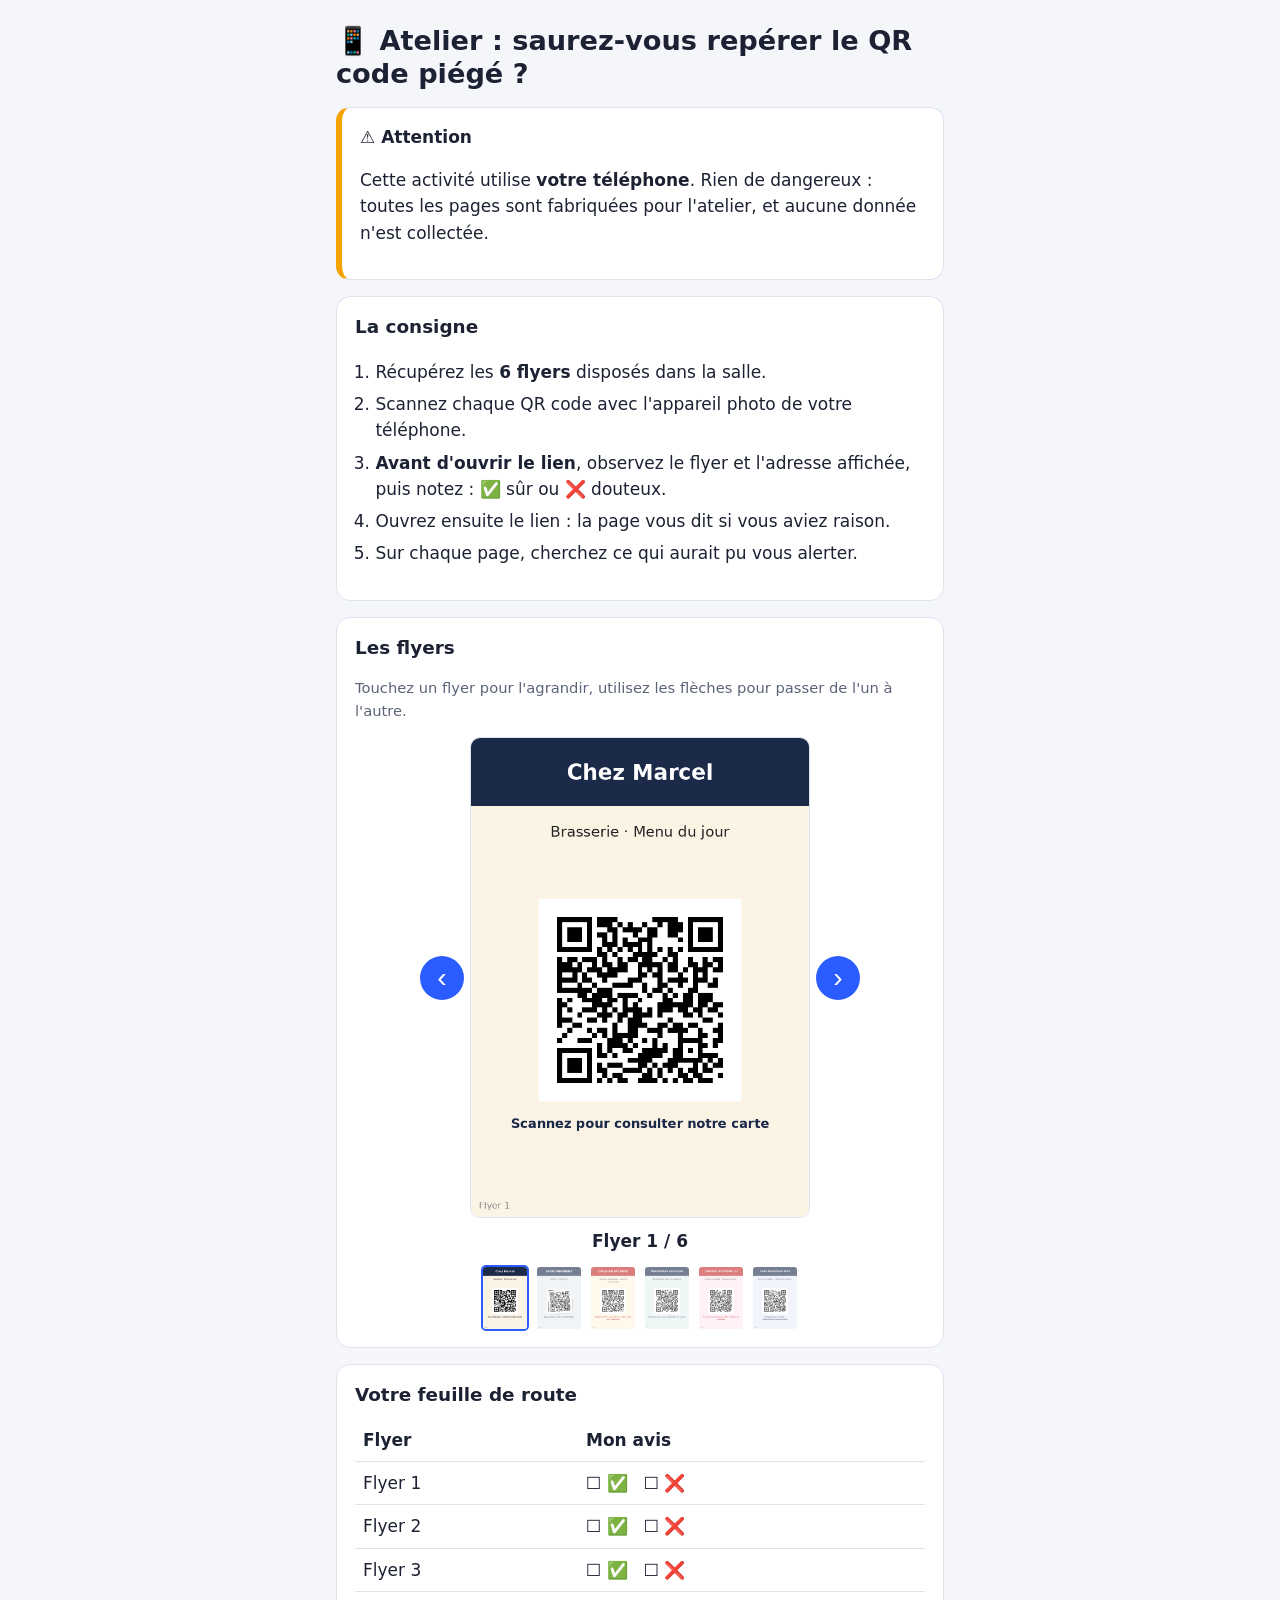
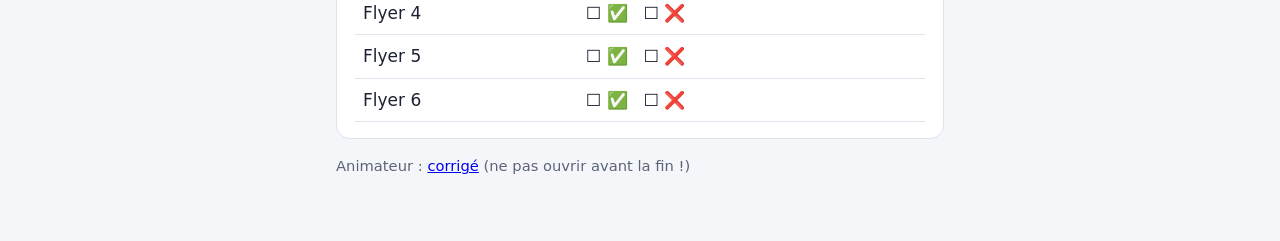
==== index.html @ 7f5b9b12 "Site pour l'atelier qr" ====
<!doctype html><html lang="fr"><head><meta charset="utf-8">
<meta name="viewport" content="width=device-width,initial-scale=1">
<meta name="robots" content="noindex"><title>Atelier QR codes</title>
<link rel="stylesheet" href="style.css"><link rel="stylesheet" href="carousel.css"></head><body><main>
<h1>📱 Atelier : saurez-vous repérer le QR code piégé ?</h1>
<div class="card warn"><strong>⚠️ Attention</strong>
<p>Cette activité utilise <strong>votre téléphone</strong>. Rien de dangereux : toutes les pages sont fabriquées pour l'atelier, et aucune donnée n'est collectée.</p></div>
<div class="card"><h2 class="first">La consigne</h2>
<ol>
<li>Récupérez les <strong>6 flyers</strong> disposés dans la salle.</li>
<li>Scannez chaque QR code avec l'appareil photo de votre téléphone.</li>
<li><strong>Avant d'ouvrir le lien</strong>, observez le flyer et l'adresse affichée, puis notez : ✅ sûr ou ❌ douteux.</li>
<li>Ouvrez ensuite le lien : la page vous dit si vous aviez raison.</li>
<li>Sur chaque page, cherchez ce qui aurait pu vous alerter.</li>
</ol></div>
<div class="card"><h2 class="first">Les flyers</h2>
<p class="muted">Touchez un flyer pour l'agrandir, utilisez les flèches pour passer de l'un à l'autre.</p>
<div class="carousel" id="carousel">
<button class="nav prev" aria-label="Flyer précédent">‹</button>
<img id="c-img" src="flyers/flyer1_menu.png" alt="Flyer 1">
<button class="nav next" aria-label="Flyer suivant">›</button>
</div>
<p class="counter" id="c-count">Flyer 1 / 6</p>
<div class="thumbs" id="c-thumbs"></div>
</div>
<div class="lightbox" id="lightbox" hidden>
<button class="nav prev" aria-label="Précédent">‹</button>
<img id="l-img" src="" alt="">
<button class="nav next" aria-label="Suivant">›</button>
<button class="close" aria-label="Fermer">✕</button>
</div>
<div class="card"><h2 class="first">Votre feuille de route</h2>
<table><tr><th>Flyer</th><th>Mon avis</th></tr>
<tr><td>Flyer 1</td><td>☐ ✅ &nbsp; ☐ ❌</td></tr><tr><td>Flyer 2</td><td>☐ ✅ &nbsp; ☐ ❌</td></tr><tr><td>Flyer 3</td><td>☐ ✅ &nbsp; ☐ ❌</td></tr><tr><td>Flyer 4</td><td>☐ ✅ &nbsp; ☐ ❌</td></tr><tr><td>Flyer 5</td><td>☐ ✅ &nbsp; ☐ ❌</td></tr><tr><td>Flyer 6</td><td>☐ ✅ &nbsp; ☐ ❌</td></tr>
</table></div>
<p class="muted">Animateur : <a href="corrige.html">corrigé</a> (ne pas ouvrir avant la fin !)</p>
</main><script src="carousel.js"></script></body></html>
---- style.css ----
:root{--bg:#f5f6fa;--fg:#1c2233;--card:#fff;--ok:#0f8a4f;--ko:#c62828;--muted:#5b6478;--line:#dfe3ee}
@media(prefers-color-scheme:dark){:root{--bg:#12151f;--fg:#eef0f7;--card:#1c2030;--muted:#a3abc0;--line:#2c3247}}
*{box-sizing:border-box}
body{margin:0;background:var(--bg);color:var(--fg);font:17px/1.55 system-ui,-apple-system,Segoe UI,Roboto,sans-serif}
main{max-width:640px;margin:0 auto;padding:20px 16px 48px}
h1{font-size:1.7rem;line-height:1.2;margin:.2em 0 .5em}
h2{font-size:1.15rem;margin:1.4em 0 .5em}
.card{background:var(--card);border:1px solid var(--line);border-radius:14px;padding:16px 18px;margin:16px 0}
.warn{border-left:6px solid #f5a300}
.banner{border-radius:14px;padding:26px 18px;text-align:center;color:#fff;margin:8px 0 16px}
.banner.ko{background:var(--ko)}.banner.ok{background:var(--ok)}
.banner h1{margin:0;font-size:2rem}.banner p{margin:.5em 0 0}
ul,ol{padding-left:1.2em}li{margin:.35em 0}
.btn{display:inline-block;background:#2b5cff;color:#fff;text-decoration:none;padding:12px 18px;border-radius:10px;font-weight:600}
.muted{color:var(--muted);font-size:.92rem}
h2.first{margin-top:0}
table{width:100%;border-collapse:collapse}td,th{padding:8px;border-bottom:1px solid var(--line);text-align:left}
---- carousel.css ----
.carousel{position:relative;display:flex;align-items:center;justify-content:center;gap:6px}
.carousel img{width:100%;max-width:340px;border-radius:10px;border:1px solid var(--line);cursor:zoom-in;display:block}
.nav{flex:none;width:44px;height:44px;border-radius:50%;border:0;background:#2b5cff;color:#fff;font-size:28px;line-height:1;cursor:pointer}
.nav:active{transform:scale(.94)}
.counter{text-align:center;margin:.6em 0 0;font-weight:600}
.thumbs{display:flex;gap:6px;justify-content:center;flex-wrap:wrap;margin-top:10px}
.thumbs img{width:48px;border-radius:5px;border:2px solid transparent;cursor:pointer;opacity:.6}
.thumbs img.active{border-color:#2b5cff;opacity:1}
.lightbox{position:fixed;inset:0;background:rgba(0,0,0,.88);display:flex;align-items:center;justify-content:center;gap:6px;padding:12px;z-index:10}
.lightbox[hidden]{display:none}
.lightbox img{max-width:calc(100% - 100px);max-height:100%;object-fit:contain;border-radius:8px;cursor:zoom-out}
.lightbox .close{position:absolute;top:10px;right:10px;width:40px;height:40px;border-radius:50%;border:0;background:#fff;color:#000;font-size:20px;cursor:pointer}
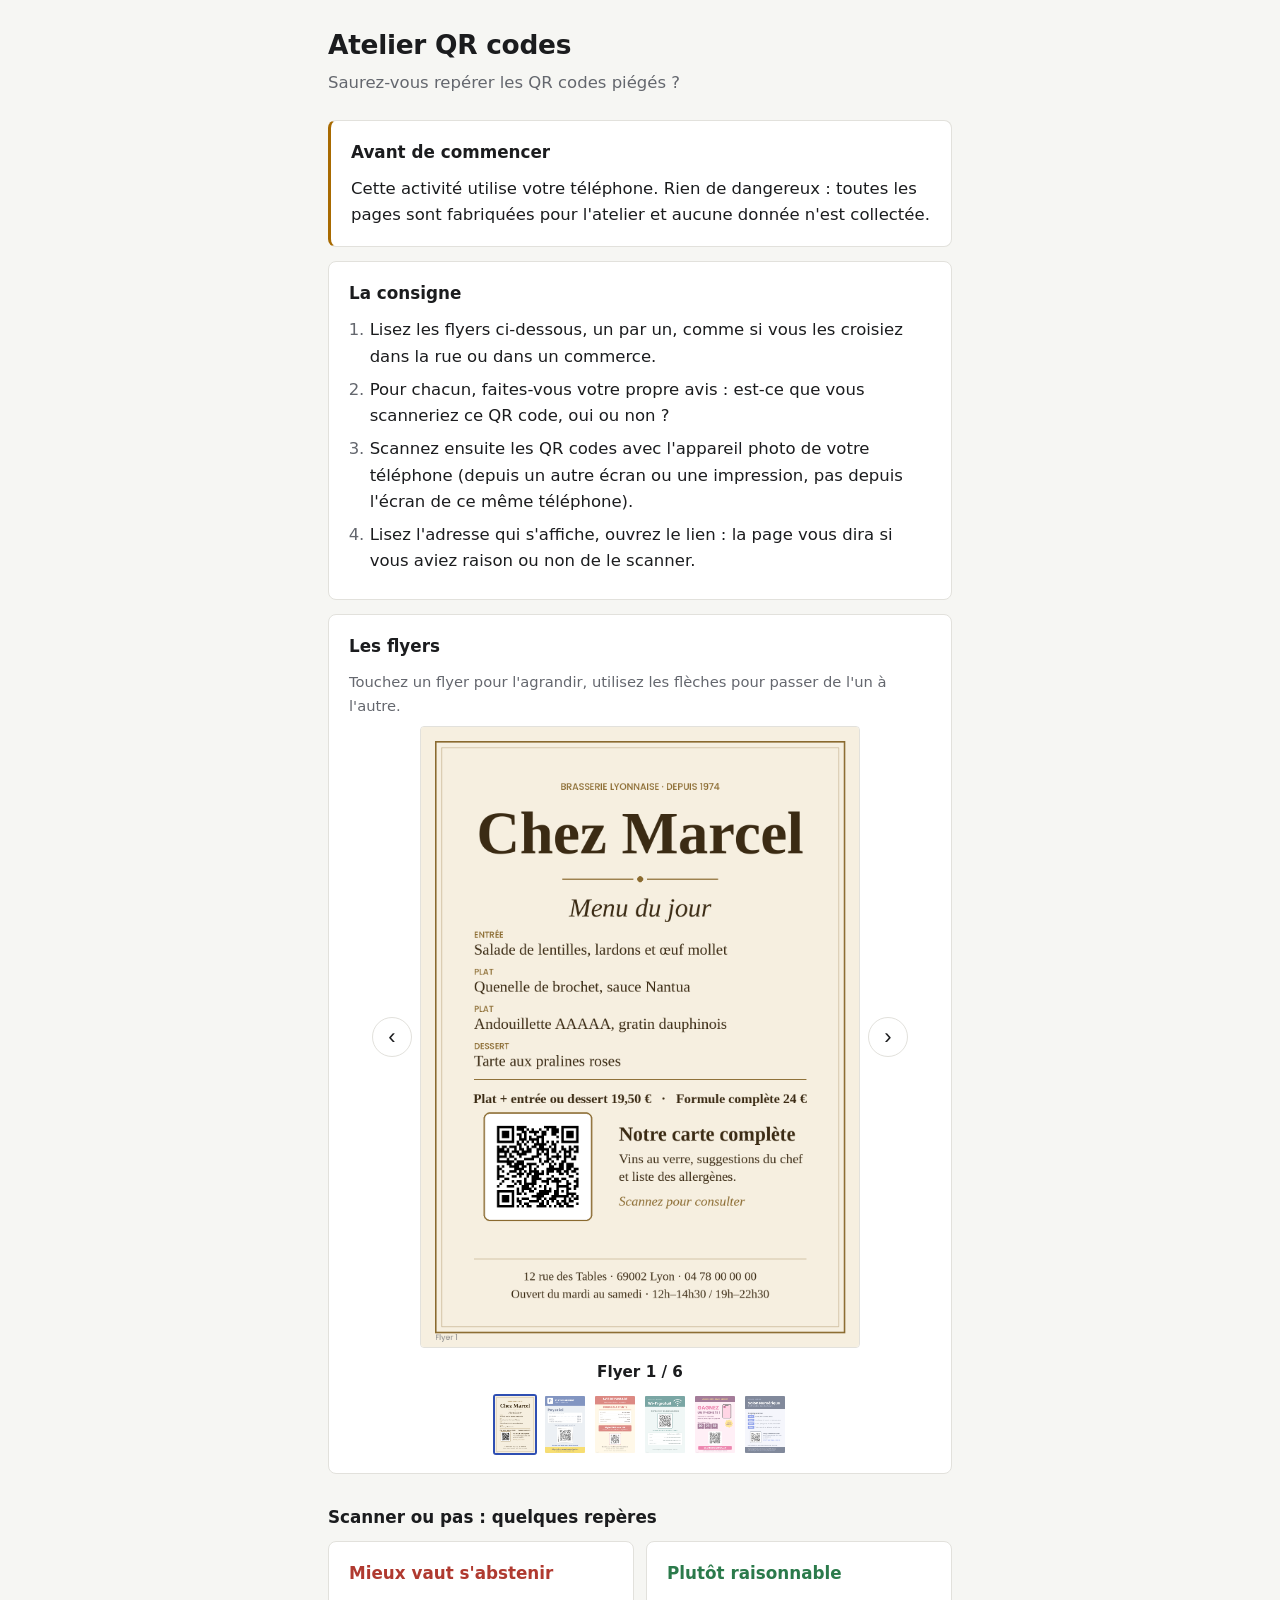
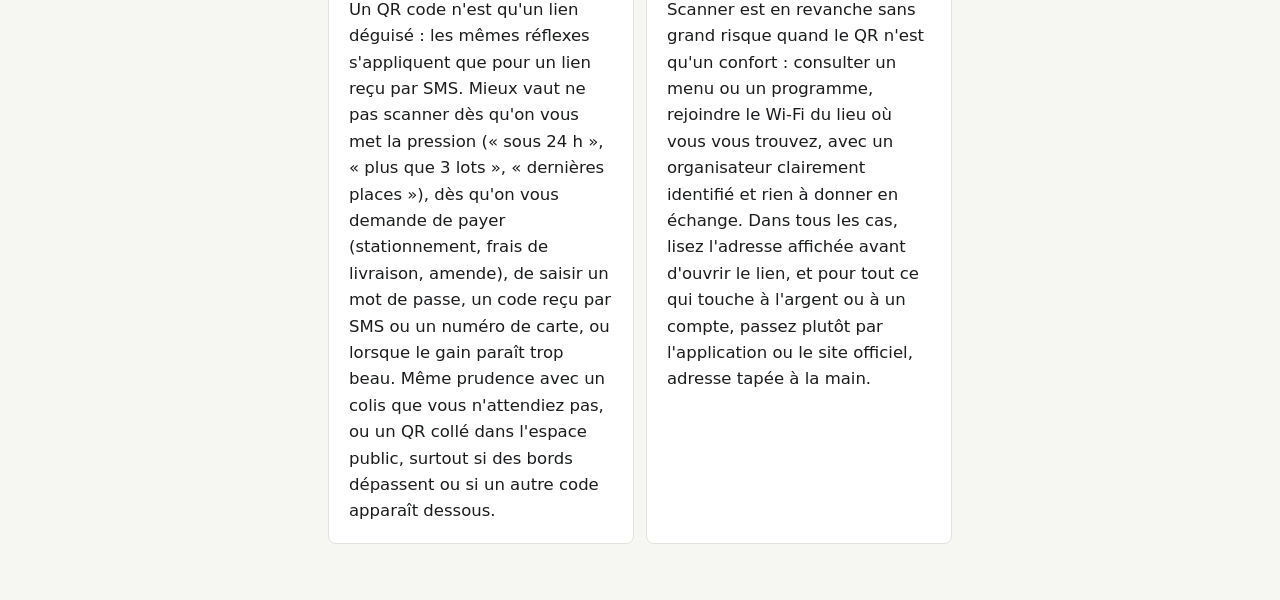
==== commit 88dd2992: "cleanage" ====
--- a/index.html
+++ b/index.html
@@ -1,19 +1,23 @@
 <!doctype html><html lang="fr"><head><meta charset="utf-8">
 <meta name="viewport" content="width=device-width,initial-scale=1">
+<meta name="color-scheme" content="light dark">
 <meta name="robots" content="noindex"><title>Atelier QR codes</title>
 <link rel="stylesheet" href="style.css"><link rel="stylesheet" href="carousel.css"></head><body><main>
-<h1>📱 Atelier : saurez-vous repérer le QR code piégé ?</h1>
-<div class="card warn"><strong>⚠️ Attention</strong>
-<p>Cette activité utilise <strong>votre téléphone</strong>. Rien de dangereux : toutes les pages sont fabriquées pour l'atelier, et aucune donnée n'est collectée.</p></div>
-<div class="card"><h2 class="first">La consigne</h2>
+<h1>Atelier QR codes</h1>
+<p class="lead">Saurez-vous repérer les QR codes piégés ?</p>
+
+<div class="card note"><h2>Avant de commencer</h2>
+<p>Cette activité utilise votre téléphone. Rien de dangereux : toutes les pages sont fabriquées pour l'atelier et aucune donnée n'est collectée.</p></div>
+
+<div class="card"><h2>La consigne</h2>
 <ol>
-<li>Récupérez les <strong>6 flyers</strong> disposés dans la salle.</li>
-<li>Scannez chaque QR code avec l'appareil photo de votre téléphone.</li>
-<li><strong>Avant d'ouvrir le lien</strong>, observez le flyer et l'adresse affichée, puis notez : ✅ sûr ou ❌ douteux.</li>
-<li>Ouvrez ensuite le lien : la page vous dit si vous aviez raison.</li>
-<li>Sur chaque page, cherchez ce qui aurait pu vous alerter.</li>
+<li>Lisez les flyers ci-dessous, un par un, comme si vous les croisiez dans la rue ou dans un commerce.</li>
+<li>Pour chacun, faites-vous votre propre avis : est-ce que vous scanneriez ce QR code, oui ou non ?</li>
+<li>Scannez ensuite les QR codes avec l'appareil photo de votre téléphone (depuis un autre écran ou une impression, pas depuis l'écran de ce même téléphone).</li>
+<li>Lisez l'adresse qui s'affiche, ouvrez le lien : la page vous dira si vous aviez raison ou non de le scanner.</li>
 </ol></div>
-<div class="card"><h2 class="first">Les flyers</h2>
+
+<div class="card"><h2>Les flyers</h2>
 <p class="muted">Touchez un flyer pour l'agrandir, utilisez les flèches pour passer de l'un à l'autre.</p>
 <div class="carousel" id="carousel">
 <button class="nav prev" aria-label="Flyer précédent">‹</button>
@@ -29,9 +33,12 @@
 <button class="nav next" aria-label="Suivant">›</button>
 <button class="close" aria-label="Fermer">✕</button>
 </div>
-<div class="card"><h2 class="first">Votre feuille de route</h2>
-<table><tr><th>Flyer</th><th>Mon avis</th></tr>
-<tr><td>Flyer 1</td><td>☐ ✅ &nbsp; ☐ ❌</td></tr><tr><td>Flyer 2</td><td>☐ ✅ &nbsp; ☐ ❌</td></tr><tr><td>Flyer 3</td><td>☐ ✅ &nbsp; ☐ ❌</td></tr><tr><td>Flyer 4</td><td>☐ ✅ &nbsp; ☐ ❌</td></tr><tr><td>Flyer 5</td><td>☐ ✅ &nbsp; ☐ ❌</td></tr><tr><td>Flyer 6</td><td>☐ ✅ &nbsp; ☐ ❌</td></tr>
-</table></div>
-<p class="muted">Animateur : <a href="corrige.html">corrigé</a> (ne pas ouvrir avant la fin !)</p>
+
+<h2 style="margin-top:1.8em">Scanner ou pas : quelques repères</h2>
+<div class="split">
+<div class="card"><h2 class="bad">Mieux vaut s'abstenir</h2>
+<p>Un QR code n'est qu'un lien déguisé : les mêmes réflexes s'appliquent que pour un lien reçu par SMS. Mieux vaut ne pas scanner dès qu'on vous met la pression (« sous 24 h », « plus que 3 lots », « dernières places »), dès qu'on vous demande de payer (stationnement, frais de livraison, amende), de saisir un mot de passe, un code reçu par SMS ou un numéro de carte, ou lorsque le gain paraît trop beau. Même prudence avec un colis que vous n'attendiez pas, ou un QR collé dans l'espace public, surtout si des bords dépassent ou si un autre code apparaît dessous.</p></div>
+<div class="card"><h2 class="good">Plutôt raisonnable</h2>
+<p>Scanner est en revanche sans grand risque quand le QR n'est qu'un confort : consulter un menu ou un programme, rejoindre le Wi-Fi du lieu où vous vous trouvez, avec un organisateur clairement identifié et rien à donner en échange. Dans tous les cas, lisez l'adresse affichée avant d'ouvrir le lien, et pour tout ce qui touche à l'argent ou à un compte, passez plutôt par l'application ou le site officiel, adresse tapée à la main.</p></div>
+</div>
 </main><script src="carousel.js"></script></body></html>
--- a/style.css
+++ b/style.css
@@ -1,18 +1,39 @@
-
-:root{--bg:#f5f6fa;--fg:#1c2233;--card:#fff;--ok:#0f8a4f;--ko:#c62828;--muted:#5b6478;--line:#dfe3ee}
-@media(prefers-color-scheme:dark){:root{--bg:#12151f;--fg:#eef0f7;--card:#1c2030;--muted:#a3abc0;--line:#2c3247}}
+:root{
+  --bg:#f6f6f3;--surface:#fff;--fg:#1b1c1e;--muted:#64676e;--line:#e2e1dc;
+  --accent:#2f4fb3;--accent-fg:#fff;--ok:#2b7a4b;--ko:#b03a30;--warn:#a86a00;
+  color-scheme:light dark;
+}
+@media(prefers-color-scheme:dark){:root{
+  --bg:#131416;--surface:#1a1b1e;--fg:#e9e9e6;--muted:#9a9da5;--line:#2a2b2f;
+  --accent:#8ba3ee;--accent-fg:#101218;--ok:#6cc08f;--ko:#e58a80;--warn:#e0b060;
+}}
 *{box-sizing:border-box}
-body{margin:0;background:var(--bg);color:var(--fg);font:17px/1.55 system-ui,-apple-system,Segoe UI,Roboto,sans-serif}
-main{max-width:640px;margin:0 auto;padding:20px 16px 48px}
-h1{font-size:1.7rem;line-height:1.2;margin:.2em 0 .5em}
-h2{font-size:1.15rem;margin:1.4em 0 .5em}
-.card{background:var(--card);border:1px solid var(--line);border-radius:14px;padding:16px 18px;margin:16px 0}
-.warn{border-left:6px solid #f5a300}
-.banner{border-radius:14px;padding:26px 18px;text-align:center;color:#fff;margin:8px 0 16px}
-.banner.ko{background:var(--ko)}.banner.ok{background:var(--ok)}
-.banner h1{margin:0;font-size:2rem}.banner p{margin:.5em 0 0}
-ul,ol{padding-left:1.2em}li{margin:.35em 0}
-.btn{display:inline-block;background:#2b5cff;color:#fff;text-decoration:none;padding:12px 18px;border-radius:10px;font-weight:600}
+html{-webkit-text-size-adjust:100%}
+body{margin:0;background:var(--bg);color:var(--fg);
+  font:16.5px/1.6 system-ui,-apple-system,"Segoe UI",Roboto,"Helvetica Neue",sans-serif}
+main{max-width:660px;margin:0 auto;padding:28px 18px 56px}
+h1{font-size:1.65rem;line-height:1.25;font-weight:650;letter-spacing:-.01em;margin:0 0 .35em}
+h2{font-size:1.05rem;font-weight:650;margin:0 0 .6em}
+p{margin:.6em 0}
+a{color:var(--accent)}
+.lead{color:var(--muted);margin:0 0 1.4em}
+.card{background:var(--surface);border:1px solid var(--line);border-radius:8px;padding:18px 20px;margin:14px 0}
+.card>:first-child{margin-top:0}.card>:last-child{margin-bottom:0}
+.note{border-left:3px solid var(--warn)}
+ol,ul{padding-left:1.25em;margin:.5em 0}
+li{margin:.4em 0}
+li::marker{color:var(--muted)}
 .muted{color:var(--muted);font-size:.92rem}
-h2.first{margin-top:0}
-table{width:100%;border-collapse:collapse}td,th{padding:8px;border-bottom:1px solid var(--line);text-align:left}
+.verdict{border:1px solid var(--line);border-left-width:4px;border-radius:8px;background:var(--surface);padding:18px 20px;margin:0 0 14px}
+.verdict.ok{border-left-color:var(--ok)}.verdict.ko{border-left-color:var(--ko)}
+.verdict .tag{font-size:.78rem;font-weight:650;letter-spacing:.08em;text-transform:uppercase;margin:0 0 .3em}
+.verdict.ok .tag{color:var(--ok)}.verdict.ko .tag{color:var(--ko)}
+.verdict h1{margin:0 0 .3em}
+.verdict p{margin:.3em 0;color:var(--muted)}
+.btn{display:inline-block;background:var(--accent);color:var(--accent-fg);text-decoration:none;
+  padding:10px 18px;border-radius:6px;font-weight:600;font-size:.95rem}
+.btn:hover{opacity:.9}
+.split{display:grid;gap:12px}
+@media(min-width:620px){.split{grid-template-columns:1fr 1fr}}
+.split .card{margin:0}
+.split h2.bad{color:var(--ko)}.split h2.good{color:var(--ok)}
--- a/carousel.css
+++ b/carousel.css
@@ -1,13 +1,18 @@
-
-.carousel{position:relative;display:flex;align-items:center;justify-content:center;gap:6px}
-.carousel img{width:100%;max-width:340px;border-radius:10px;border:1px solid var(--line);cursor:zoom-in;display:block}
-.nav{flex:none;width:44px;height:44px;border-radius:50%;border:0;background:#2b5cff;color:#fff;font-size:28px;line-height:1;cursor:pointer}
+.carousel{display:flex;align-items:center;justify-content:center;gap:8px}
+.carousel img{flex:0 1 auto;width:100%;max-width:440px;height:auto;border:1px solid var(--line);
+  border-radius:4px;cursor:zoom-in;display:block;background:#fff}
+.nav{flex:none;width:40px;height:40px;border-radius:50%;border:1px solid var(--line);
+  background:var(--surface);color:var(--fg);font-size:22px;line-height:1;cursor:pointer;padding:0}
+.nav:hover{border-color:var(--muted)}
 .nav:active{transform:scale(.94)}
-.counter{text-align:center;margin:.6em 0 0;font-weight:600}
+.counter{text-align:center;margin:.8em 0 0;font-weight:600;font-size:.95rem}
 .thumbs{display:flex;gap:6px;justify-content:center;flex-wrap:wrap;margin-top:10px}
-.thumbs img{width:48px;border-radius:5px;border:2px solid transparent;cursor:pointer;opacity:.6}
-.thumbs img.active{border-color:#2b5cff;opacity:1}
-.lightbox{position:fixed;inset:0;background:rgba(0,0,0,.88);display:flex;align-items:center;justify-content:center;gap:6px;padding:12px;z-index:10}
+.thumbs img{width:44px;height:auto;border:2px solid transparent;border-radius:3px;cursor:pointer;opacity:.55}
+.thumbs img.active{border-color:var(--accent);opacity:1}
+.lightbox{position:fixed;inset:0;background:rgba(0,0,0,.9);display:flex;align-items:center;
+  justify-content:center;gap:6px;padding:12px;z-index:10}
 .lightbox[hidden]{display:none}
-.lightbox img{max-width:calc(100% - 100px);max-height:100%;object-fit:contain;border-radius:8px;cursor:zoom-out}
-.lightbox .close{position:absolute;top:10px;right:10px;width:40px;height:40px;border-radius:50%;border:0;background:#fff;color:#000;font-size:20px;cursor:pointer}
+.lightbox img{max-width:calc(100% - 100px);max-height:100%;object-fit:contain;border-radius:4px;cursor:zoom-out;background:#fff}
+.lightbox .nav{background:#222;color:#fff;border-color:#444}
+.lightbox .close{position:absolute;top:10px;right:10px;width:38px;height:38px;border-radius:50%;
+  border:0;background:#fff;color:#000;font-size:18px;cursor:pointer}
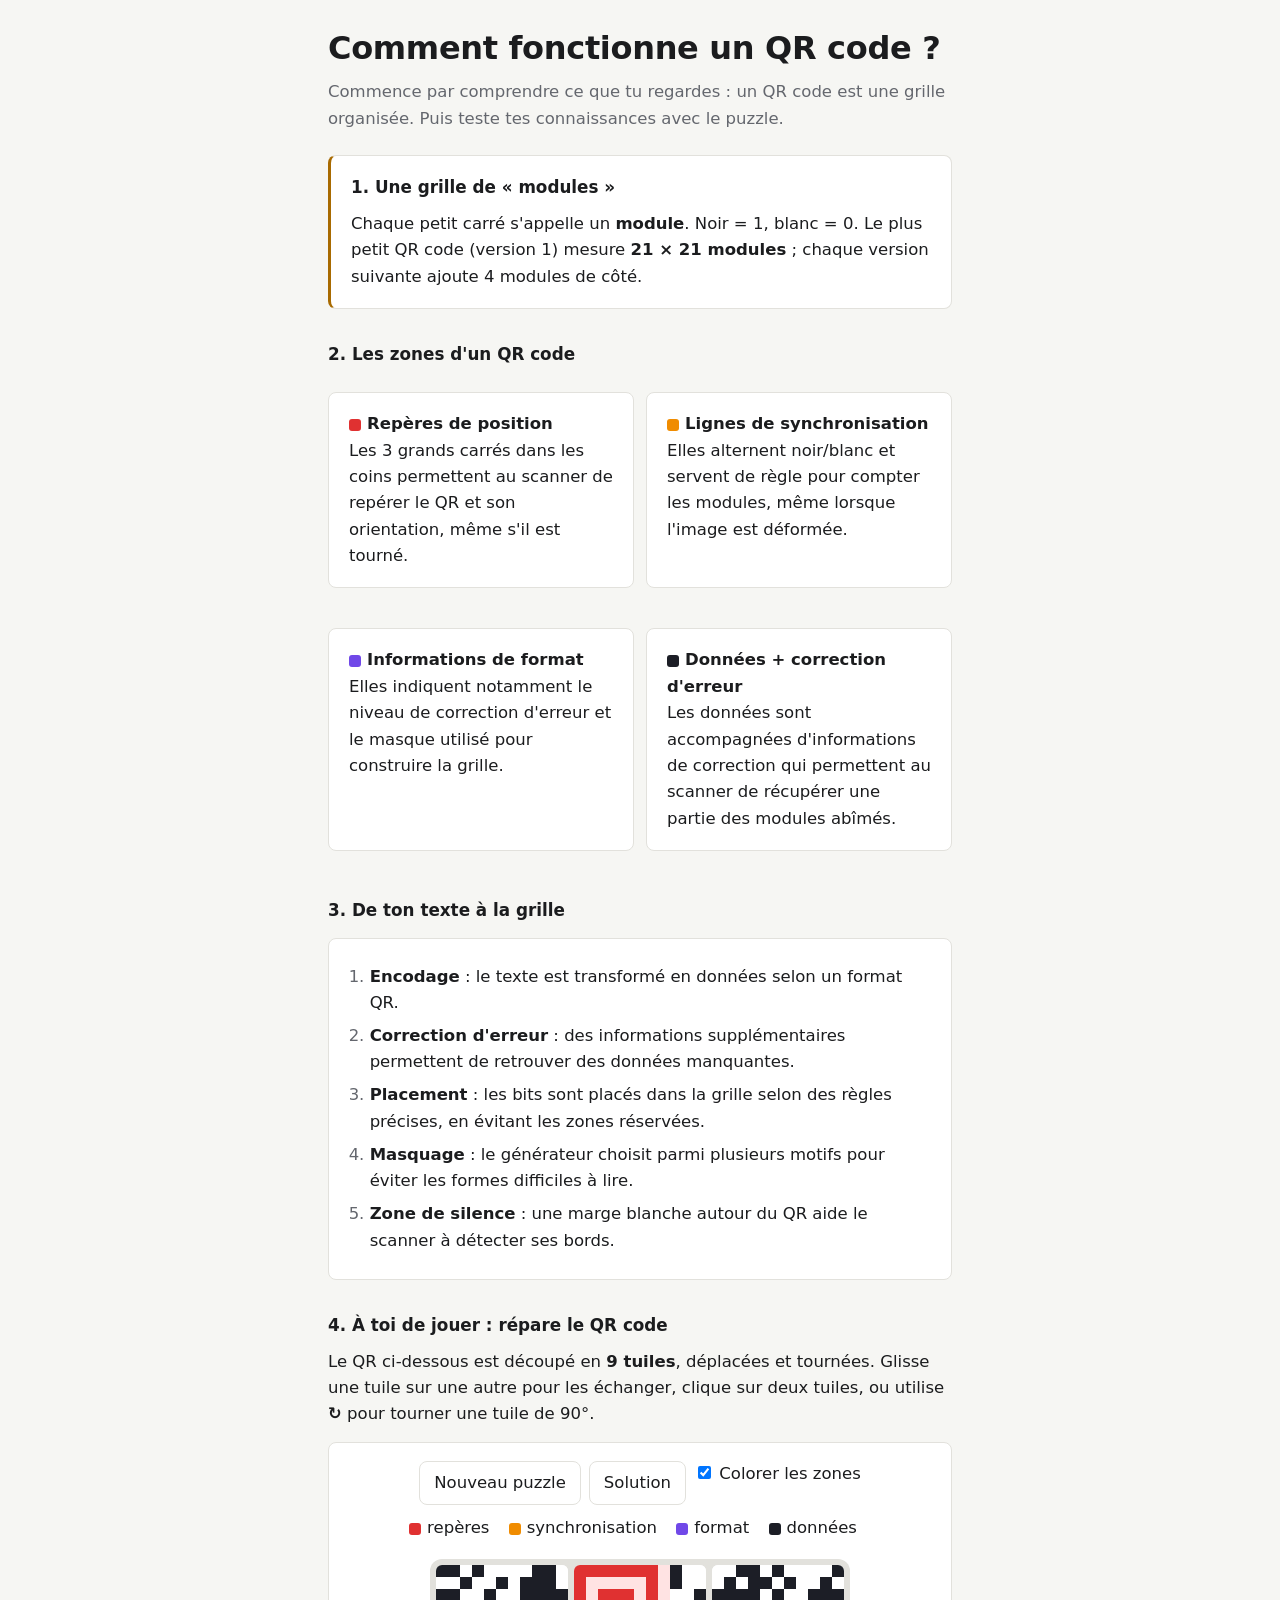
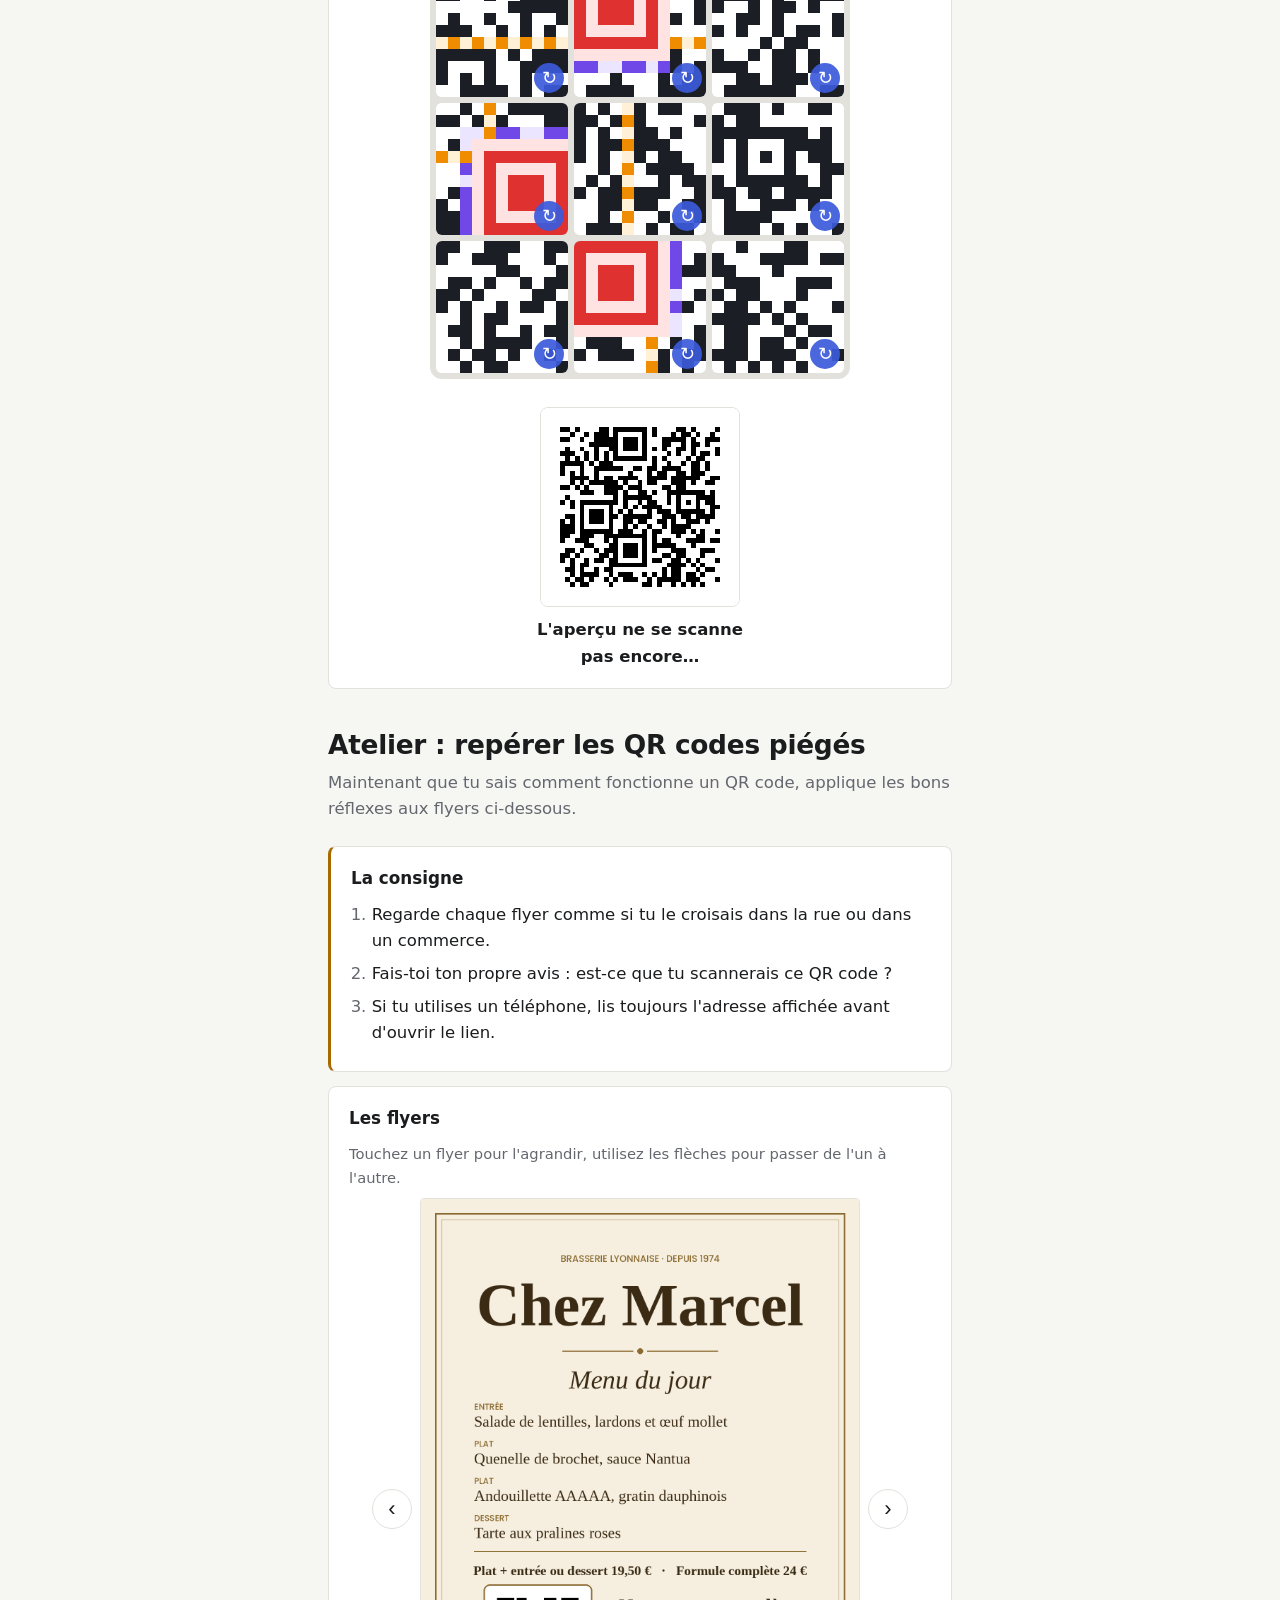
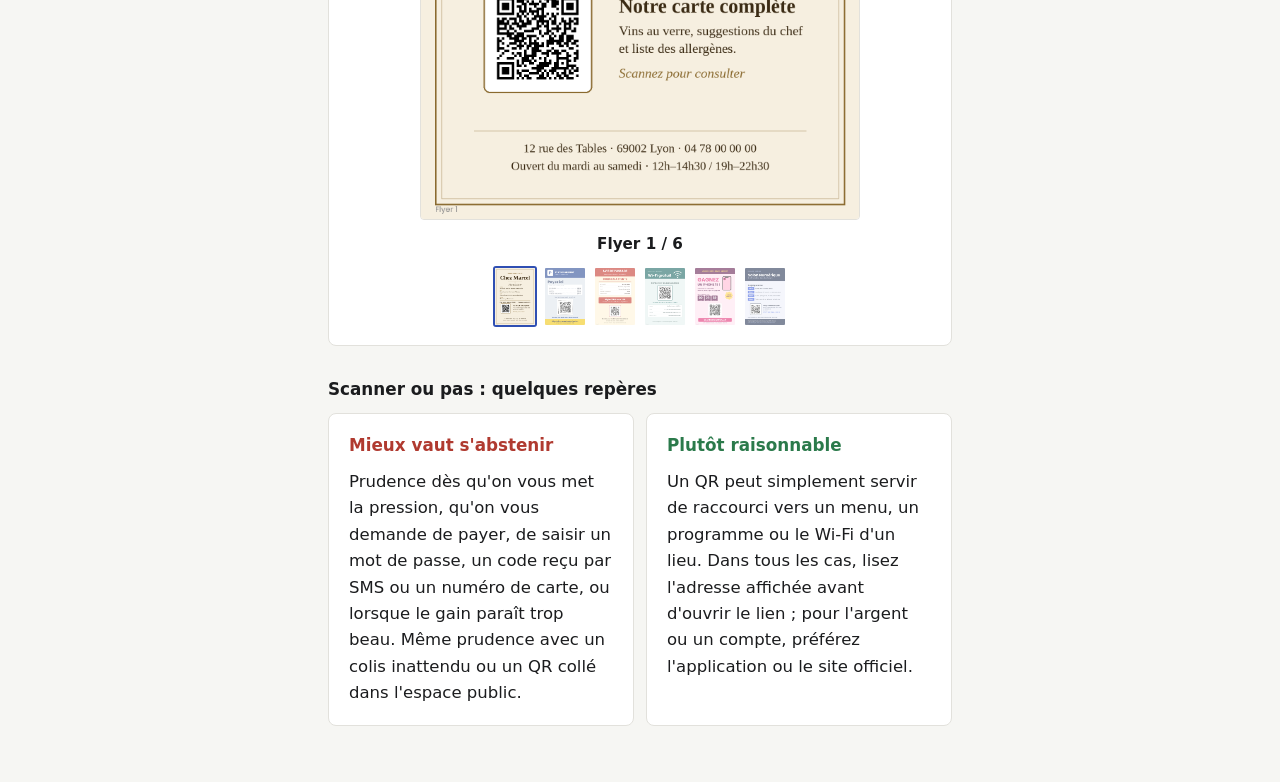
==== commit 3bfcd0d9: "fusion deux travails" ====
--- a/index.html
+++ b/index.html
@@ -1,44 +1,227 @@
-<!doctype html><html lang="fr"><head><meta charset="utf-8">
+<!doctype html>
+<html lang="fr">
+<head>
+<meta charset="utf-8">
 <meta name="viewport" content="width=device-width,initial-scale=1">
 <meta name="color-scheme" content="light dark">
-<meta name="robots" content="noindex"><title>Atelier QR codes</title>
-<link rel="stylesheet" href="style.css"><link rel="stylesheet" href="carousel.css"></head><body><main>
-<h1>Atelier QR codes</h1>
-<p class="lead">Saurez-vous repérer les QR codes piégés ?</p>
-
-<div class="card note"><h2>Avant de commencer</h2>
-<p>Cette activité utilise votre téléphone. Rien de dangereux : toutes les pages sont fabriquées pour l'atelier et aucune donnée n'est collectée.</p></div>
-
-<div class="card"><h2>La consigne</h2>
-<ol>
-<li>Lisez les flyers ci-dessous, un par un, comme si vous les croisiez dans la rue ou dans un commerce.</li>
-<li>Pour chacun, faites-vous votre propre avis : est-ce que vous scanneriez ce QR code, oui ou non ?</li>
-<li>Scannez ensuite les QR codes avec l'appareil photo de votre téléphone (depuis un autre écran ou une impression, pas depuis l'écran de ce même téléphone).</li>
-<li>Lisez l'adresse qui s'affiche, ouvrez le lien : la page vous dira si vous aviez raison ou non de le scanner.</li>
-</ol></div>
-
-<div class="card"><h2>Les flyers</h2>
-<p class="muted">Touchez un flyer pour l'agrandir, utilisez les flèches pour passer de l'un à l'autre.</p>
-<div class="carousel" id="carousel">
-<button class="nav prev" aria-label="Flyer précédent">‹</button>
-<img id="c-img" src="flyers/flyer1_menu.png" alt="Flyer 1">
-<button class="nav next" aria-label="Flyer suivant">›</button>
-</div>
-<p class="counter" id="c-count">Flyer 1 / 6</p>
-<div class="thumbs" id="c-thumbs"></div>
-</div>
-<div class="lightbox" id="lightbox" hidden>
-<button class="nav prev" aria-label="Précédent">‹</button>
-<img id="l-img" src="" alt="">
-<button class="nav next" aria-label="Suivant">›</button>
-<button class="close" aria-label="Fermer">✕</button>
-</div>
-
-<h2 style="margin-top:1.8em">Scanner ou pas : quelques repères</h2>
-<div class="split">
-<div class="card"><h2 class="bad">Mieux vaut s'abstenir</h2>
-<p>Un QR code n'est qu'un lien déguisé : les mêmes réflexes s'appliquent que pour un lien reçu par SMS. Mieux vaut ne pas scanner dès qu'on vous met la pression (« sous 24 h », « plus que 3 lots », « dernières places »), dès qu'on vous demande de payer (stationnement, frais de livraison, amende), de saisir un mot de passe, un code reçu par SMS ou un numéro de carte, ou lorsque le gain paraît trop beau. Même prudence avec un colis que vous n'attendiez pas, ou un QR collé dans l'espace public, surtout si des bords dépassent ou si un autre code apparaît dessous.</p></div>
-<div class="card"><h2 class="good">Plutôt raisonnable</h2>
-<p>Scanner est en revanche sans grand risque quand le QR n'est qu'un confort : consulter un menu ou un programme, rejoindre le Wi-Fi du lieu où vous vous trouvez, avec un organisateur clairement identifié et rien à donner en échange. Dans tous les cas, lisez l'adresse affichée avant d'ouvrir le lien, et pour tout ce qui touche à l'argent ou à un compte, passez plutôt par l'application ou le site officiel, adresse tapée à la main.</p></div>
-</div>
-</main><script src="carousel.js"></script></body></html>+<meta name="robots" content="noindex">
+<title>Atelier QR codes</title>
+<link rel="stylesheet" href="style.css">
+<link rel="stylesheet" href="carousel.css">
+<style>
+/* Module pédagogique intégré en haut de la page */
+.learning { margin-bottom: 2.4rem; }
+.learning h1 { font-size: 2rem; }
+.learning h2 { margin-top: 2rem; }
+.grid2 { display:grid; grid-template-columns:repeat(auto-fit,minmax(240px,1fr)); gap:12px; }
+.dot { display:inline-block; width:12px; height:12px; border-radius:3px; margin-right:6px; vertical-align:middle; }
+.legend span { margin-right:14px; white-space:nowrap; }
+.puzzle { display:flex; flex-wrap:wrap; gap:28px; align-items:flex-start; justify-content:center; }
+#board { display:grid; grid-template-columns:repeat(3,1fr); gap:6px; width:min(420px,92vw);
+  background:var(--line); padding:6px; border-radius:12px; }
+.tile { position:relative; background:#fff; border-radius:6px; cursor:grab; aspect-ratio:1; overflow:hidden;
+  outline:3px solid transparent; transition:outline-color .15s; }
+.tile canvas { width:100%; height:100%; display:block; image-rendering:pixelated; }
+.tile.sel { outline-color:var(--accent); }
+.tile.over { outline-color:var(--ok); }
+.tile button { position:absolute; right:4px; bottom:4px; width:30px; height:30px; border-radius:50%;
+  border:0; background:rgba(59,91,219,.92); color:#fff; font-size:18px; cursor:pointer; line-height:1; }
+.side { display:flex; flex-direction:column; gap:10px; align-items:center; width:220px; }
+#preview { width:200px; height:200px; background:#fff; border-radius:8px; image-rendering:pixelated; border:1px solid var(--line); }
+#status { font-weight:600; text-align:center; min-height:3em; }
+#status.win { color:var(--ok); }
+.controls { display:flex; gap:8px; flex-wrap:wrap; justify-content:center; margin:12px 0 0; }
+button.btn, input[type=text] { font:inherit; padding:8px 14px; border-radius:8px; border:1px solid var(--line);
+  background:var(--surface); color:var(--fg); cursor:pointer; }
+button.btn:hover { border-color:var(--accent); }
+</style>
+</head>
+<body>
+<main>
+
+<section class="learning" id="apprendre">
+  <h1>Comment fonctionne un QR code ?</h1>
+  <p class="lead">Commence par comprendre ce que tu regardes : un QR code est une grille organisée. Puis teste tes connaissances avec le puzzle.</p>
+
+  <div class="card note">
+    <h2>1. Une grille de « modules »</h2>
+    <p>Chaque petit carré s'appelle un <b>module</b>. Noir = 1, blanc = 0.
+    Le plus petit QR code (version 1) mesure <b>21 × 21 modules</b> ; chaque version suivante ajoute 4 modules de côté.</p>
+  </div>
+
+  <h2>2. Les zones d'un QR code</h2>
+  <div class="grid2">
+    <div class="card"><p><span class="dot" style="background:#e03131"></span><b>Repères de position</b><br>
+    Les 3 grands carrés dans les coins permettent au scanner de repérer le QR et son orientation, même s'il est tourné.</p></div>
+    <div class="card"><p><span class="dot" style="background:#f08c00"></span><b>Lignes de synchronisation</b><br>
+    Elles alternent noir/blanc et servent de règle pour compter les modules, même lorsque l'image est déformée.</p></div>
+    <div class="card"><p><span class="dot" style="background:#7048e8"></span><b>Informations de format</b><br>
+    Elles indiquent notamment le niveau de correction d'erreur et le masque utilisé pour construire la grille.</p></div>
+    <div class="card"><p><span class="dot" style="background:#1c1e26"></span><b>Données + correction d'erreur</b><br>
+    Les données sont accompagnées d'informations de correction qui permettent au scanner de récupérer une partie des modules abîmés.</p></div>
+  </div>
+
+  <h2>3. De ton texte à la grille</h2>
+  <div class="card">
+    <ol>
+      <li><b>Encodage</b> : le texte est transformé en données selon un format QR.</li>
+      <li><b>Correction d'erreur</b> : des informations supplémentaires permettent de retrouver des données manquantes.</li>
+      <li><b>Placement</b> : les bits sont placés dans la grille selon des règles précises, en évitant les zones réservées.</li>
+      <li><b>Masquage</b> : le générateur choisit parmi plusieurs motifs pour éviter les formes difficiles à lire.</li>
+      <li><b>Zone de silence</b> : une marge blanche autour du QR aide le scanner à détecter ses bords.</li>
+    </ol>
+  </div>
+
+  <h2>4. À toi de jouer : répare le QR code</h2>
+  <p>Le QR ci-dessous est découpé en <b>9 tuiles</b>, déplacées et tournées.
+  Glisse une tuile sur une autre pour les échanger, clique sur deux tuiles, ou utilise <b>↻</b> pour tourner une tuile de 90°.</p>
+
+  <div class="card">
+    <div class="controls">
+      <button class="btn" id="newBtn">Nouveau puzzle</button>
+      <button class="btn" id="solveBtn">Solution</button>
+      <label><input type="checkbox" id="zonesChk" checked> Colorer les zones</label>
+    </div>
+    <p class="legend" style="text-align:center;margin:10px 0 18px">
+      <span><i class="dot" style="background:#e03131"></i>repères</span>
+      <span><i class="dot" style="background:#f08c00"></i>synchronisation</span>
+      <span><i class="dot" style="background:#7048e8"></i>format</span>
+      <span><i class="dot" style="background:#1c1e26"></i>données</span>
+    </p>
+    <div class="puzzle">
+      <div id="board"></div>
+      <div class="side">
+        <canvas id="preview" width="29" height="29"></canvas>
+        <div id="status"></div>
+      </div>
+    </div>
+  </div>
+</section>
+
+<section id="flyers">
+  <h1>Atelier : repérer les QR codes piégés</h1>
+  <p class="lead">Maintenant que tu sais comment fonctionne un QR code, applique les bons réflexes aux flyers ci-dessous.</p>
+
+  <div class="card note">
+    <h2>La consigne</h2>
+    <ol>
+      <li>Regarde chaque flyer comme si tu le croisais dans la rue ou dans un commerce.</li>
+      <li>Fais-toi ton propre avis : est-ce que tu scannerais ce QR code ?</li>
+      <li>Si tu utilises un téléphone, lis toujours l'adresse affichée avant d'ouvrir le lien.</li>
+    </ol>
+  </div>
+
+  <div class="card">
+    <h2>Les flyers</h2>
+    <p class="muted">Touchez un flyer pour l'agrandir, utilisez les flèches pour passer de l'un à l'autre.</p>
+    <div class="carousel" id="carousel">
+      <button class="nav prev" aria-label="Flyer précédent">‹</button>
+      <img id="c-img" src="flyers/flyer1_menu.png" alt="Flyer 1">
+      <button class="nav next" aria-label="Flyer suivant">›</button>
+    </div>
+    <p class="counter" id="c-count">Flyer 1 / 6</p>
+    <div class="thumbs" id="c-thumbs"></div>
+  </div>
+
+  <div class="lightbox" id="lightbox" hidden>
+    <button class="nav prev" aria-label="Précédent">‹</button>
+    <img id="l-img" src="" alt="">
+    <button class="nav next" aria-label="Suivant">›</button>
+    <button class="close" aria-label="Fermer">✕</button>
+  </div>
+
+  <h2 style="margin-top:1.8em">Scanner ou pas : quelques repères</h2>
+  <div class="split">
+    <div class="card"><h2 class="bad">Mieux vaut s'abstenir</h2>
+    <p>Prudence dès qu'on vous met la pression, qu'on vous demande de payer, de saisir un mot de passe, un code reçu par SMS ou un numéro de carte, ou lorsque le gain paraît trop beau. Même prudence avec un colis inattendu ou un QR collé dans l'espace public.</p></div>
+    <div class="card"><h2 class="good">Plutôt raisonnable</h2>
+    <p>Un QR peut simplement servir de raccourci vers un menu, un programme ou le Wi-Fi d'un lieu. Dans tous les cas, lisez l'adresse affichée avant d'ouvrir le lien ; pour l'argent ou un compte, préférez l'application ou le site officiel.</p></div>
+  </div>
+</section>
+
+</main>
+
+<script>
+const target = [[1,1,1,1,1,1,1,0,1,1,1,0,1,0,0,0,0,1,1,1,1,0,0,1,0,0,1,1,1,1,1,1,1],[1,0,0,0,0,0,1,0,1,1,1,0,0,0,0,0,1,1,0,1,0,1,0,0,1,0,1,0,0,0,0,0,1],[1,0,1,1,1,0,1,0,1,0,1,1,0,1,0,1,1,0,0,0,0,1,0,1,1,0,1,0,1,1,1,0,1],[1,0,1,1,1,0,1,0,1,1,0,1,0,0,1,1,1,1,1,0,1,0,0,1,1,0,1,0,1,1,1,0,1],[1,0,1,1,1,0,1,0,0,0,0,0,0,1,1,0,1,0,1,1,0,1,0,1,0,0,1,0,1,1,1,0,1],[1,0,0,0,0,0,1,0,1,0,0,1,1,1,1,1,0,0,1,1,0,0,0,0,0,0,1,0,0,0,0,0,1],[1,1,1,1,1,1,1,0,1,0,1,0,1,0,1,0,1,0,1,0,1,0,1,0,1,0,1,1,1,1,1,1,1],[0,0,0,0,0,0,0,0,0,1,0,0,1,0,1,0,0,1,1,1,0,1,1,1,0,0,0,0,0,0,0,0,0],[1,1,0,0,1,1,1,0,0,0,0,1,0,1,1,1,1,0,1,1,1,1,0,0,1,0,0,1,0,1,1,1,1],[1,1,0,0,0,1,0,1,0,1,1,0,1,0,0,0,0,1,0,0,0,1,1,1,0,0,0,1,0,0,1,0,0],[1,1,1,1,1,0,1,0,1,0,0,1,1,1,1,1,0,0,1,0,0,0,0,1,1,1,0,0,1,0,1,1,0],[0,0,1,1,1,0,0,1,1,0,1,1,0,1,0,1,1,0,0,0,0,1,0,0,1,0,0,0,1,1,0,0,0],[1,1,1,1,0,1,1,1,1,0,1,0,1,1,0,0,0,0,0,0,0,1,1,0,0,0,1,1,1,1,0,1,1],[1,1,1,1,0,0,0,1,1,0,0,0,0,1,1,0,1,0,1,1,0,0,1,1,0,0,0,1,0,0,0,0,0],[0,1,1,1,1,1,1,0,1,1,1,0,0,0,0,0,1,1,0,0,1,0,0,1,1,1,0,0,0,1,1,1,0],[0,0,0,1,0,0,0,1,0,0,0,0,1,0,1,0,0,1,1,1,1,1,1,0,1,1,0,0,0,1,0,0,0],[0,1,0,0,0,1,1,0,0,0,1,1,0,1,1,1,1,0,1,1,1,1,0,1,1,0,1,0,1,0,0,0,1],[0,0,1,0,1,0,0,1,1,1,1,0,1,0,0,0,0,1,0,0,0,1,1,1,1,1,0,1,0,1,0,0,0],[1,0,0,0,0,0,1,1,0,0,1,1,1,1,1,1,0,0,1,0,1,1,0,1,1,0,0,0,1,0,1,1,0],[0,1,0,0,0,1,0,1,0,1,1,1,0,1,0,1,1,0,0,1,1,1,0,1,1,0,1,1,0,1,0,0,0],[1,0,1,0,1,1,1,1,0,0,0,0,1,1,0,0,0,0,0,1,0,1,1,1,1,0,1,1,1,0,0,0,1],[1,0,1,0,0,1,0,1,1,1,0,0,0,1,1,0,1,0,1,1,0,0,0,1,0,1,0,1,0,1,0,0,0],[0,0,1,1,1,0,1,0,1,1,1,0,0,0,0,0,1,1,0,0,1,1,0,1,1,1,0,1,0,0,1,1,0],[0,0,0,0,0,0,0,0,0,1,1,0,1,0,1,0,0,1,1,0,0,1,1,0,1,1,0,0,0,0,0,0,0],[1,1,0,0,1,0,1,1,1,0,1,1,0,1,1,1,1,0,1,0,0,0,1,1,1,1,1,1,1,1,0,1,0],[0,0,0,0,0,0,0,0,1,1,1,0,1,0,0,0,0,1,0,0,1,0,1,0,1,0,0,0,1,1,1,1,0],[1,1,1,1,1,1,1,0,0,0,0,1,1,1,1,1,0,0,1,0,1,1,1,0,1,0,1,0,1,0,1,1,0],[1,0,0,0,0,0,1,0,1,0,0,1,0,1,0,1,1,0,0,1,1,1,0,0,1,0,0,0,1,0,0,1,1],[1,0,1,1,1,0,1,0,1,0,1,0,1,1,0,0,0,0,0,1,0,1,1,0,1,1,1,1,1,1,0,1,0],[1,0,1,1,1,0,1,0,0,1,1,0,0,1,1,0,1,0,1,0,0,0,1,1,0,1,1,0,1,1,1,1,0],[1,0,1,1,1,0,1,0,0,0,1,0,0,0,0,0,1,1,0,0,0,0,0,1,0,0,1,1,1,0,1,0,0],[1,0,0,0,0,0,1,0,1,0,1,0,1,0,1,0,0,1,1,0,1,1,0,1,1,1,1,0,0,0,0,0,0],[1,1,1,1,1,1,1,0,1,0,0,1,0,1,1,1,1,0,1,1,0,1,0,1,1,1,0,1,0,1,0,0,1]];
+const zones = [["f","f","f","f","f","f","f","f","m","d","d","d","d","d","d","d","d","d","d","d","d","d","d","d","d","f","f","f","f","f","f","f","f"],["f","f","f","f","f","f","f","f","m","d","d","d","d","d","d","d","d","d","d","d","d","d","d","d","d","f","f","f","f","f","f","f","f"],["f","f","f","f","f","f","f","f","m","d","d","d","d","d","d","d","d","d","d","d","d","d","d","d","d","f","f","f","f","f","f","f","f"],["f","f","f","f","f","f","f","f","m","d","d","d","d","d","d","d","d","d","d","d","d","d","d","d","d","f","f","f","f","f","f","f","f"],["f","f","f","f","f","f","f","f","m","d","d","d","d","d","d","d","d","d","d","d","d","d","d","d","d","f","f","f","f","f","f","f","f"],["f","f","f","f","f","f","f","f","m","d","d","d","d","d","d","d","d","d","d","d","d","d","d","d","d","f","f","f","f","f","f","f","f"],["f","f","f","f","f","f","f","f","t","t","t","t","t","t","t","t","t","t","t","t","t","t","t","t","t","f","f","f","f","f","f","f","f"],["f","f","f","f","f","f","f","f","m","d","d","d","d","d","d","d","d","d","d","d","d","d","d","d","d","f","f","f","f","f","f","f","f"],["m","m","m","m","m","m","t","m","m","d","d","d","d","d","d","d","d","d","d","d","d","d","d","d","d","m","m","m","m","m","m","m","m"],["d","d","d","d","d","d","t","d","d","d","d","d","d","d","d","d","d","d","d","d","d","d","d","d","d","d","d","d","d","d","d","d","d"],["d","d","d","d","d","d","t","d","d","d","d","d","d","d","d","d","d","d","d","d","d","d","d","d","d","d","d","d","d","d","d","d","d"],["d","d","d","d","d","d","t","d","d","d","d","d","d","d","d","d","d","d","d","d","d","d","d","d","d","d","d","d","d","d","d","d","d"],["d","d","d","d","d","d","t","d","d","d","d","d","d","d","d","d","d","d","d","d","d","d","d","d","d","d","d","d","d","d","d","d","d"],["d","d","d","d","d","d","t","d","d","d","d","d","d","d","d","d","d","d","d","d","d","d","d","d","d","d","d","d","d","d","d","d","d"],["d","d","d","d","d","d","t","d","d","d","d","d","d","d","d","d","d","d","d","d","d","d","d","d","d","d","d","d","d","d","d","d","d"],["d","d","d","d","d","d","t","d","d","d","d","d","d","d","d","d","d","d","d","d","d","d","d","d","d","d","d","d","d","d","d","d","d"],["d","d","d","d","d","d","t","d","d","d","d","d","d","d","d","d","d","d","d","d","d","d","d","d","d","d","d","d","d","d","d","d","d"],["d","d","d","d","d","d","t","d","d","d","d","d","d","d","d","d","d","d","d","d","d","d","d","d","d","d","d","d","d","d","d","d","d"],["d","d","d","d","d","d","t","d","d","d","d","d","d","d","d","d","d","d","d","d","d","d","d","d","d","d","d","d","d","d","d","d","d"],["d","d","d","d","d","d","t","d","d","d","d","d","d","d","d","d","d","d","d","d","d","d","d","d","d","d","d","d","d","d","d","d","d"],["d","d","d","d","d","d","t","d","d","d","d","d","d","d","d","d","d","d","d","d","d","d","d","d","d","d","d","d","d","d","d","d","d"],["d","d","d","d","d","d","t","d","d","d","d","d","d","d","d","d","d","d","d","d","d","d","d","d","d","d","d","d","d","d","d","d","d"],["d","d","d","d","d","d","t","d","d","d","d","d","d","d","d","d","d","d","d","d","d","d","d","d","d","d","d","d","d","d","d","d","d"],["d","d","d","d","d","d","t","d","d","d","d","d","d","d","d","d","d","d","d","d","d","d","d","d","d","d","d","d","d","d","d","d","d"],["d","d","d","d","d","d","t","d","d","d","d","d","d","d","d","d","d","d","d","d","d","d","d","d","d","d","d","d","d","d","d","d","d"],["f","f","f","f","f","f","f","f","m","d","d","d","d","d","d","d","d","d","d","d","d","d","d","d","d","d","d","d","d","d","d","d","d"],["f","f","f","f","f","f","f","f","m","d","d","d","d","d","d","d","d","d","d","d","d","d","d","d","d","d","d","d","d","d","d","d","d"],["f","f","f","f","f","f","f","f","m","d","d","d","d","d","d","d","d","d","d","d","d","d","d","d","d","d","d","d","d","d","d","d","d"],["f","f","f","f","f","f","f","f","m","d","d","d","d","d","d","d","d","d","d","d","d","d","d","d","d","d","d","d","d","d","d","d","d"],["f","f","f","f","f","f","f","f","m","d","d","d","d","d","d","d","d","d","d","d","d","d","d","d","d","d","d","d","d","d","d","d","d"],["f","f","f","f","f","f","f","f","m","d","d","d","d","d","d","d","d","d","d","d","d","d","d","d","d","d","d","d","d","d","d","d","d"],["f","f","f","f","f","f","f","f","m","d","d","d","d","d","d","d","d","d","d","d","d","d","d","d","d","d","d","d","d","d","d","d","d"],["f","f","f","f","f","f","f","f","m","d","d","d","d","d","d","d","d","d","d","d","d","d","d","d","d","d","d","d","d","d","d","d","d"]];
+let N = target.length, T = N / 3;
+const COLORS = { f:"#e03131", t:"#f08c00", m:"#7048e8", d:"#1c1e26" };
+const LIGHT = { f:"#ffe3e3", t:"#fff0d6", m:"#ece5ff", d:"#ffffff" };
+let pieces=[], selected=null, dragFrom=null;
+const $ = id => document.getElementById(id), board=$("board");
+
+const sub=(m,id)=>{
+  const ox=(id%3)*T, oy=Math.floor(id/3)*T;
+  return Array.from({length:T},(_,y)=>Array.from({length:T},(_,x)=>m[oy+y][ox+x]));
+};
+const rot1=m=>m.map((row,y)=>row.map((_,x)=>m[T-1-x][y]));
+const rot=(m,r)=>{for(let i=0;i<r;i++)m=rot1(m);return m};
+
+function assemble(){
+  const out=Array.from({length:N},()=>Array(N).fill(0));
+  pieces.forEach((p,pos)=>{
+    const m=rot(sub(target,p.id),p.rot), ox=(pos%3)*T, oy=Math.floor(pos/3)*T;
+    m.forEach((row,y)=>row.forEach((v,x)=>{out[oy+y][ox+x]=v;}));
+  });
+  return out;
+}
+const isSolved=()=>{
+  const a=assemble();
+  return a.every((row,y)=>row.every((v,x)=>v===target[y][x]));
+};
+function drawTile(canvas,p){
+  const bits=rot(sub(target,p.id),p.rot), zn=rot(sub(zones,p.id),p.rot), s=30, ctx=canvas.getContext("2d");
+  canvas.width=canvas.height=T*s;
+  const colored=$("zonesChk").checked;
+  for(let y=0;y<T;y++)for(let x=0;x<T;x++){
+    const z=zn[y][x];
+    ctx.fillStyle=bits[y][x]?(colored?COLORS[z]:"#111"):(colored?LIGHT[z]:"#fff");
+    ctx.fillRect(x*s,y*s,s,s);
+  }
+}
+function drawPreview(){
+  const q=4,size=N+2*q,c=$("preview"),ctx=c.getContext("2d");
+  c.width=c.height=size; ctx.fillStyle="#fff"; ctx.fillRect(0,0,size,size); ctx.fillStyle="#000";
+  assemble().forEach((row,y)=>row.forEach((v,x)=>{if(v)ctx.fillRect(x+q,y+q,1,1);}));
+}
+function render(){
+  board.innerHTML="";
+  pieces.forEach((p,pos)=>{
+    const d=document.createElement("div"); d.className="tile"+(selected===pos?" sel":""); d.draggable=true;
+    const cv=document.createElement("canvas"); drawTile(cv,p);
+    const b=document.createElement("button"); b.textContent="↻"; b.title="Tourner de 90°"; b.setAttribute("aria-label","Tourner la tuile");
+    b.onclick=e=>{e.stopPropagation();p.rot=(p.rot+1)%4;update();}; d.append(cv,b);
+    d.onclick=()=>{
+      if(selected===null)selected=pos; else {if(selected!==pos)swap(selected,pos);selected=null;} update();
+    };
+    d.ondragstart=e=>{dragFrom=pos;e.dataTransfer.effectAllowed="move";e.dataTransfer.setData("text/plain",pos);};
+    d.ondragover=e=>{e.preventDefault();d.classList.add("over");};
+    d.ondragleave=()=>d.classList.remove("over");
+    d.ondrop=e=>{e.preventDefault();if(dragFrom!==null&&dragFrom!==pos)swap(dragFrom,pos);dragFrom=null;selected=null;update();};
+    board.append(d);
+  });
+}
+function swap(a,b){[pieces[a],pieces[b]]=[pieces[b],pieces[a]];}
+function update(){
+  render(); drawPreview();
+  const st=$("status");
+  if(isSolved()){st.className="win";st.textContent="✅ Bravo ! Le QR est reconstitué."; }
+  else {st.className="";st.textContent="L'aperçu ne se scanne pas encore…";}
+}
+function shuffle(){
+  do{
+    const ids=[0,1,2,3,4,5,6,7,8];
+    for(let i=ids.length-1;i>0;i--){const j=Math.floor(Math.random()*(i+1));[ids[i],ids[j]]=[ids[j],ids[i]];}
+    pieces=ids.map(id=>({id,rot:Math.floor(Math.random()*4)}));
+  }while(isSolved());
+  selected=null; update();
+}
+function load(){ shuffle(); }
+$("newBtn").onclick=load;
+$("solveBtn").onclick=()=>{pieces=[0,1,2,3,4,5,6,7,8].map(id=>({id,rot:0}));selected=null;update();};
+$("zonesChk").onchange=update;
+load();
+</script>
+<script src="carousel.js"></script>
+</body>
+</html>
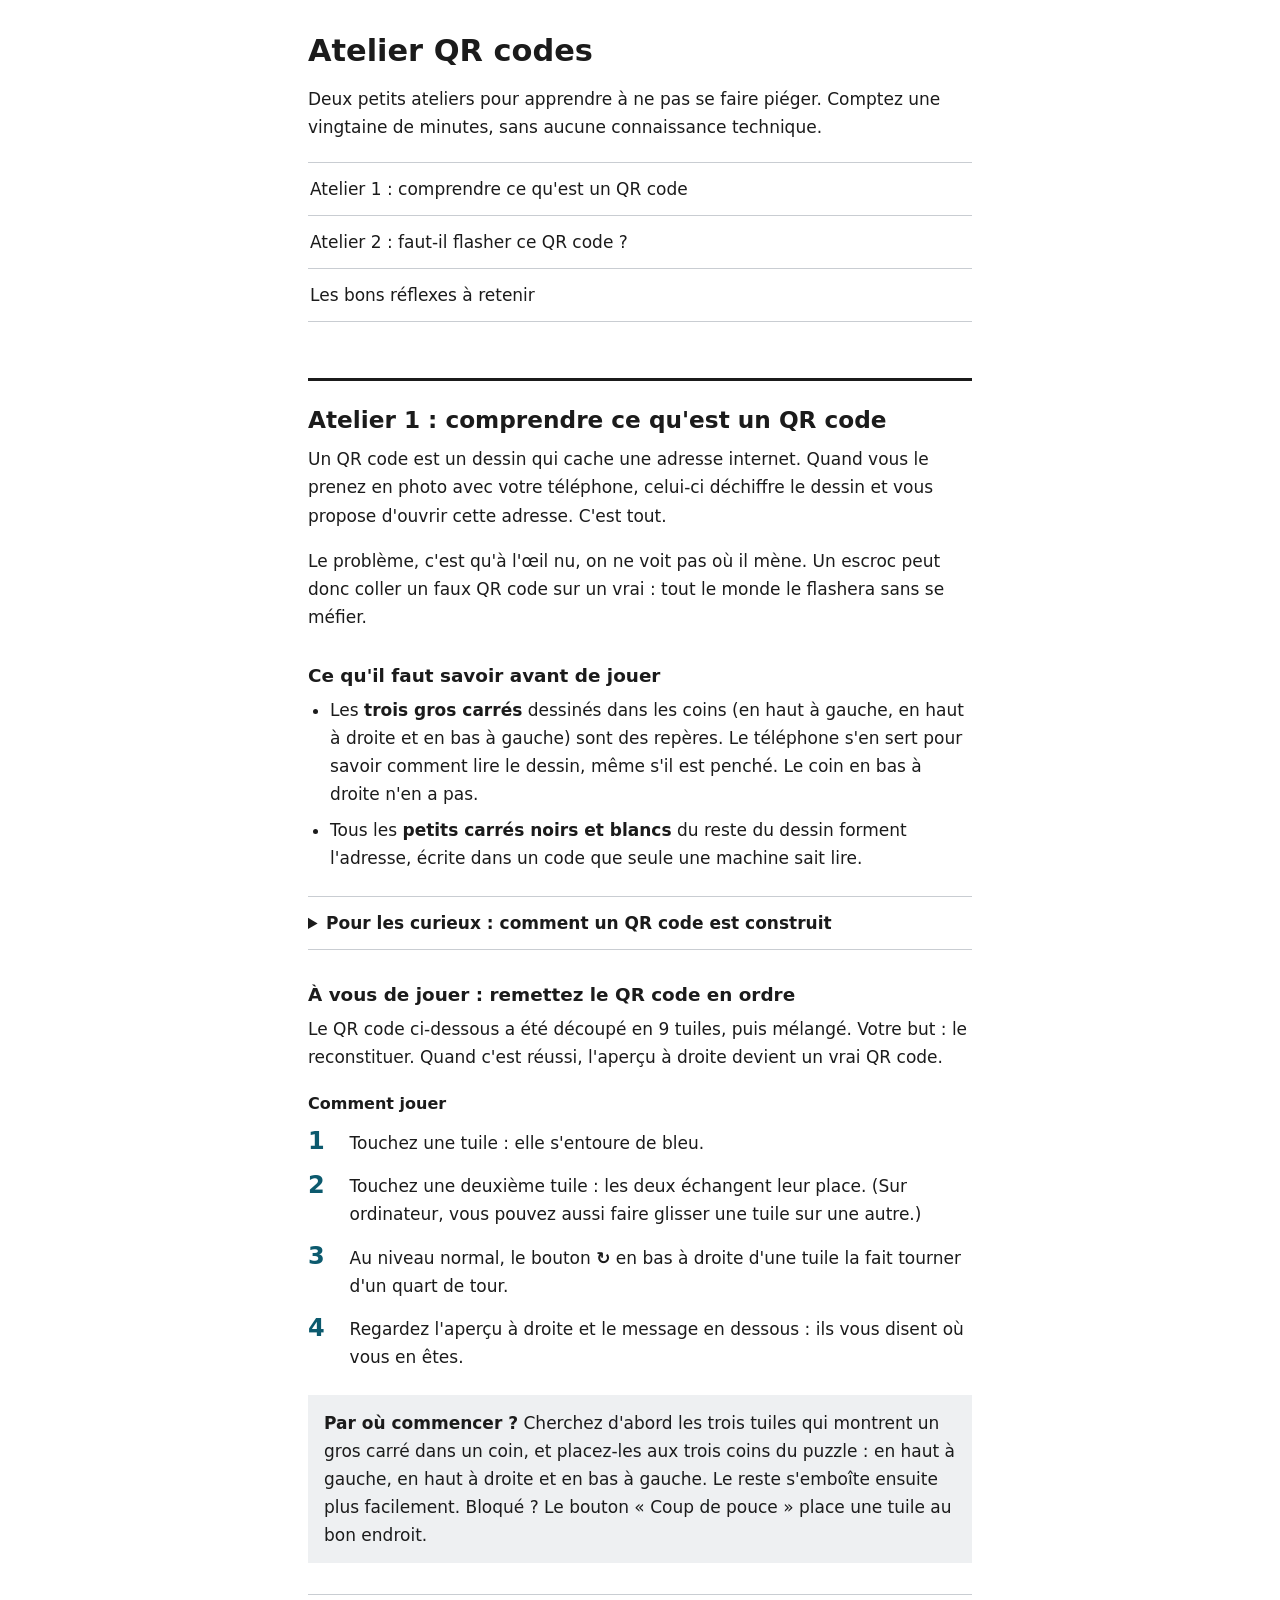
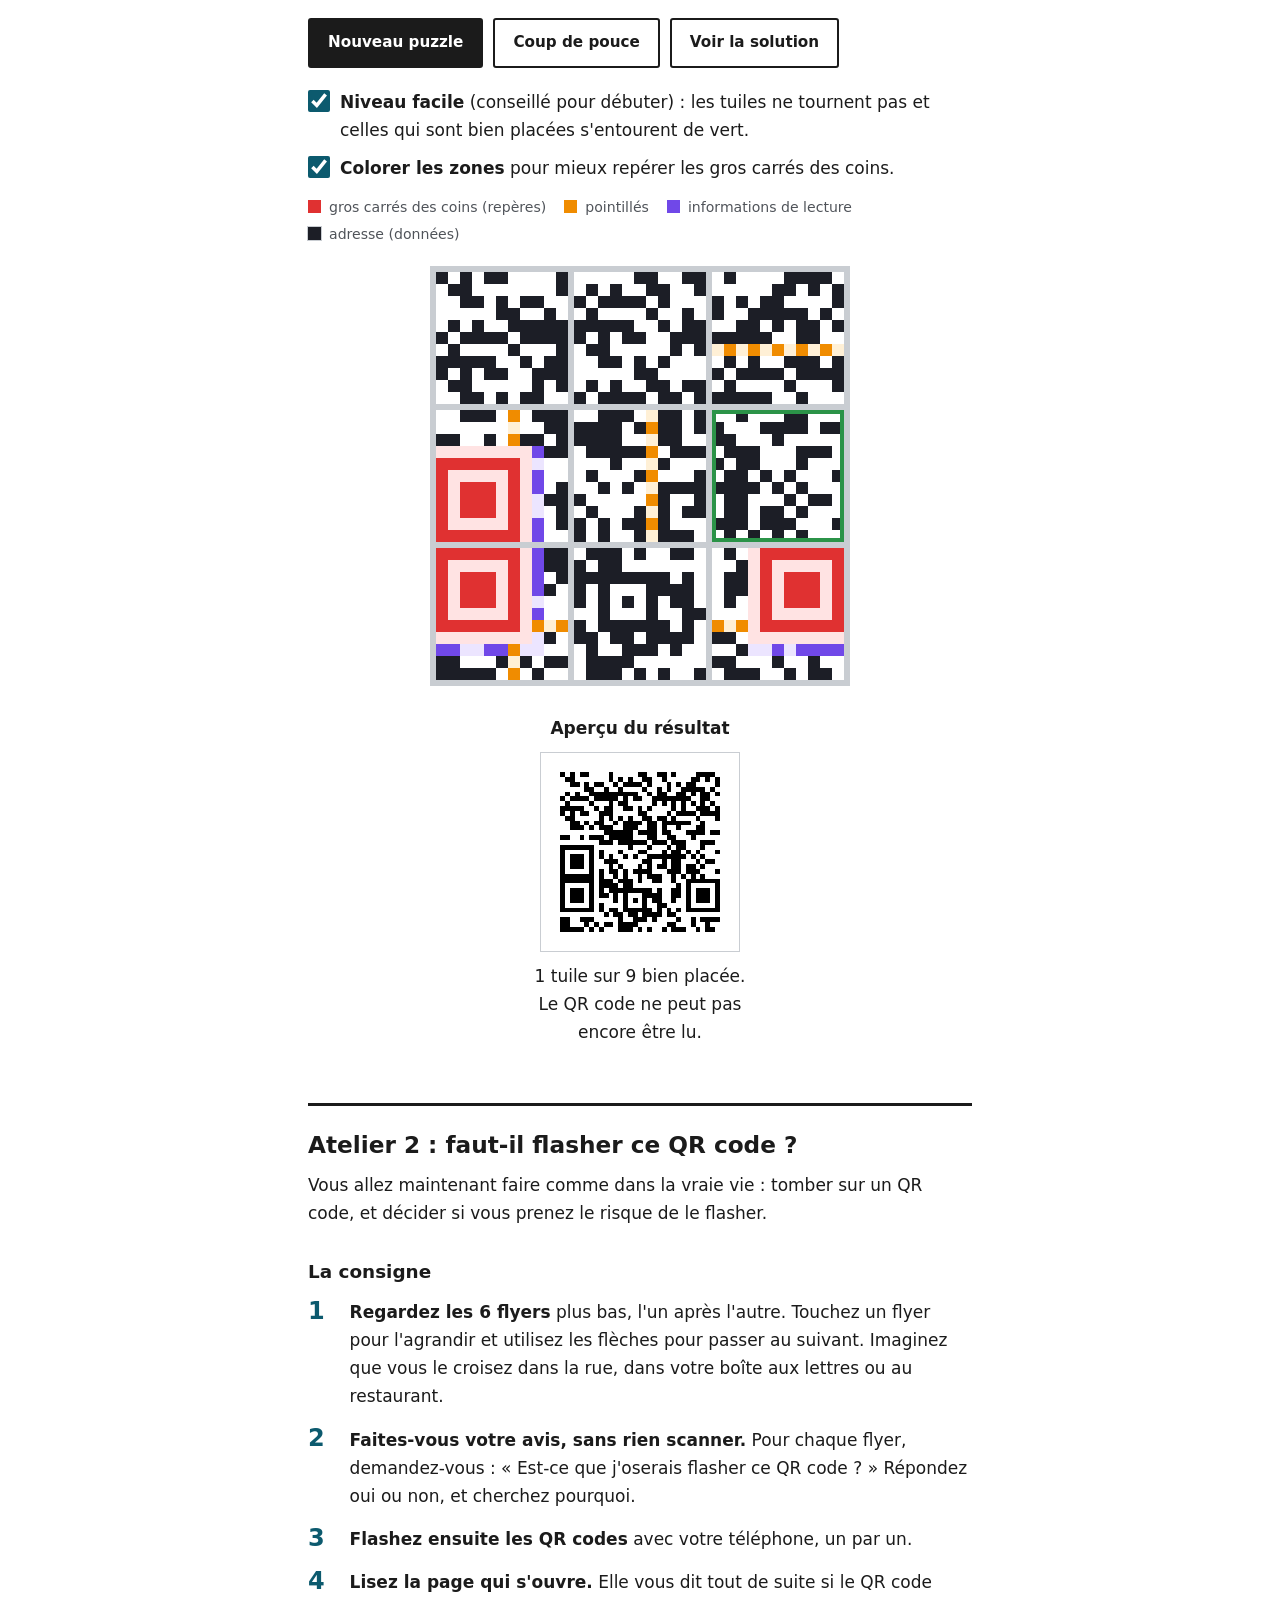
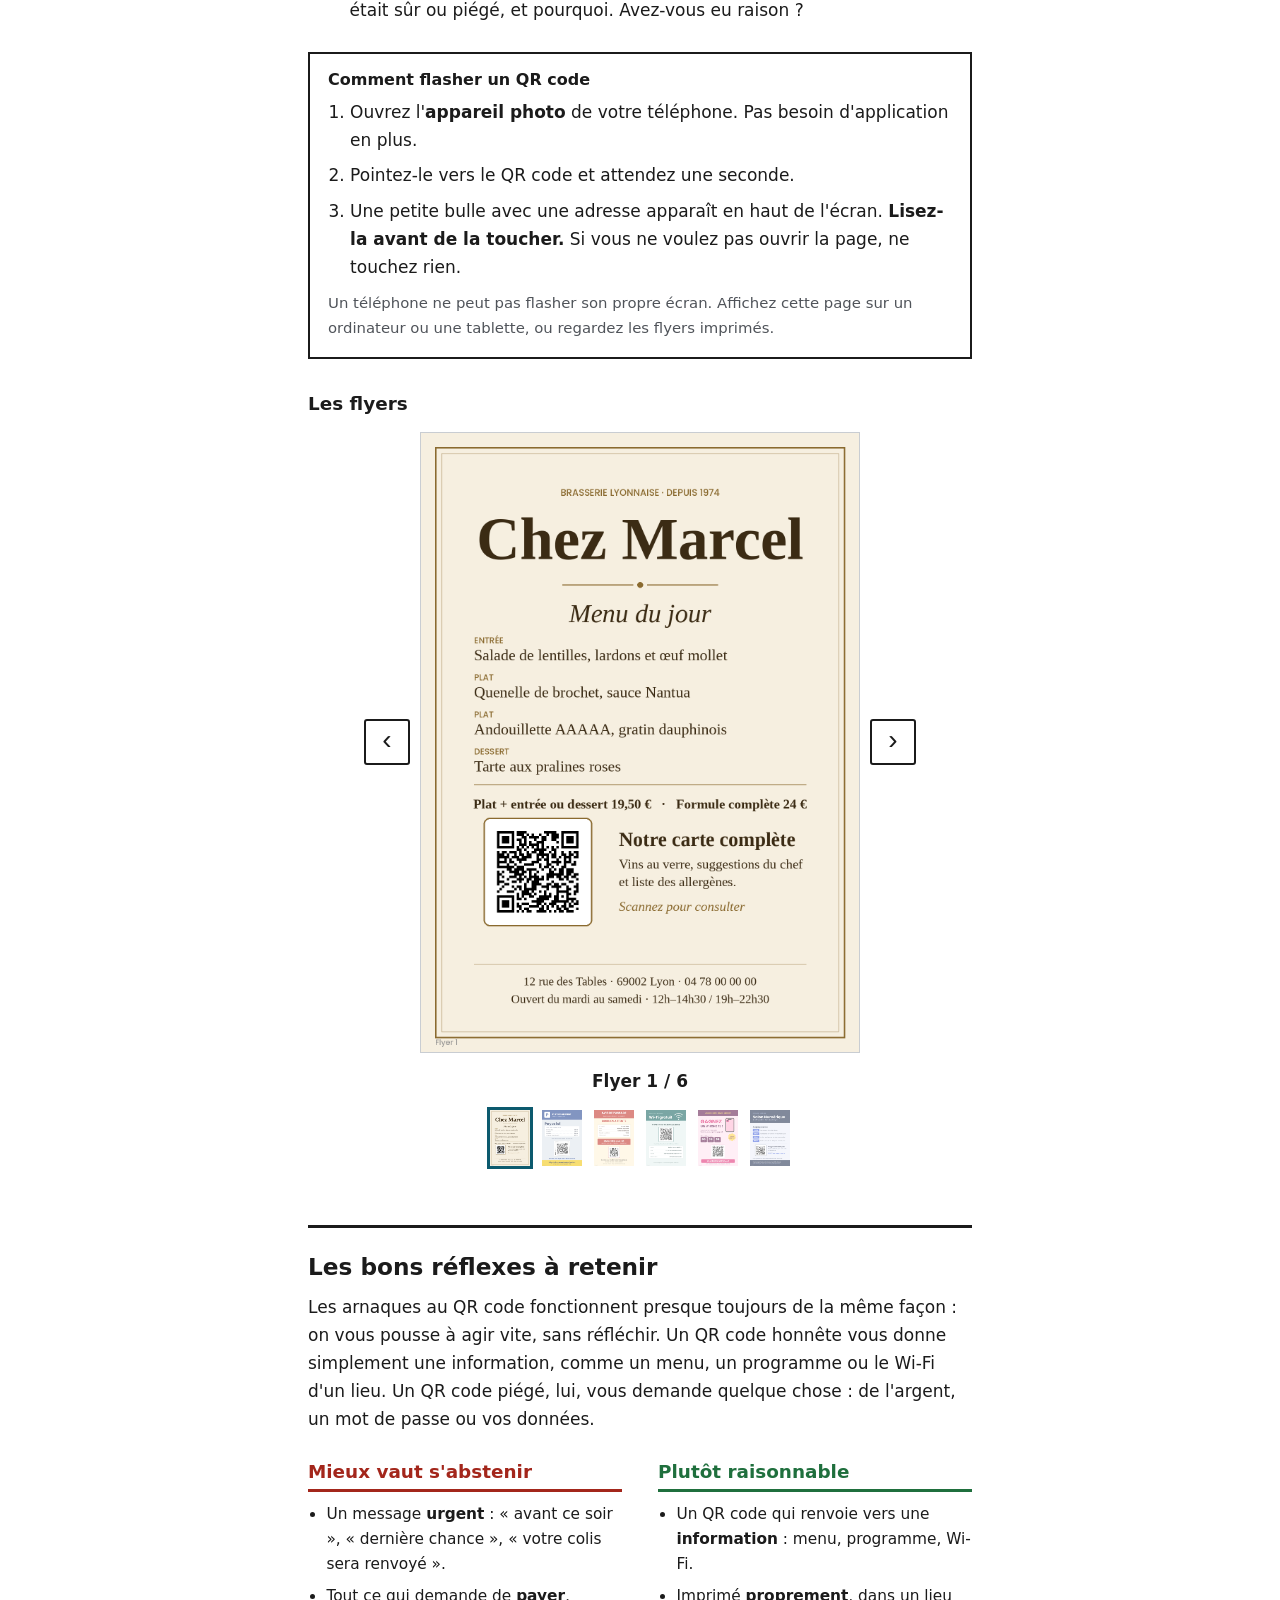
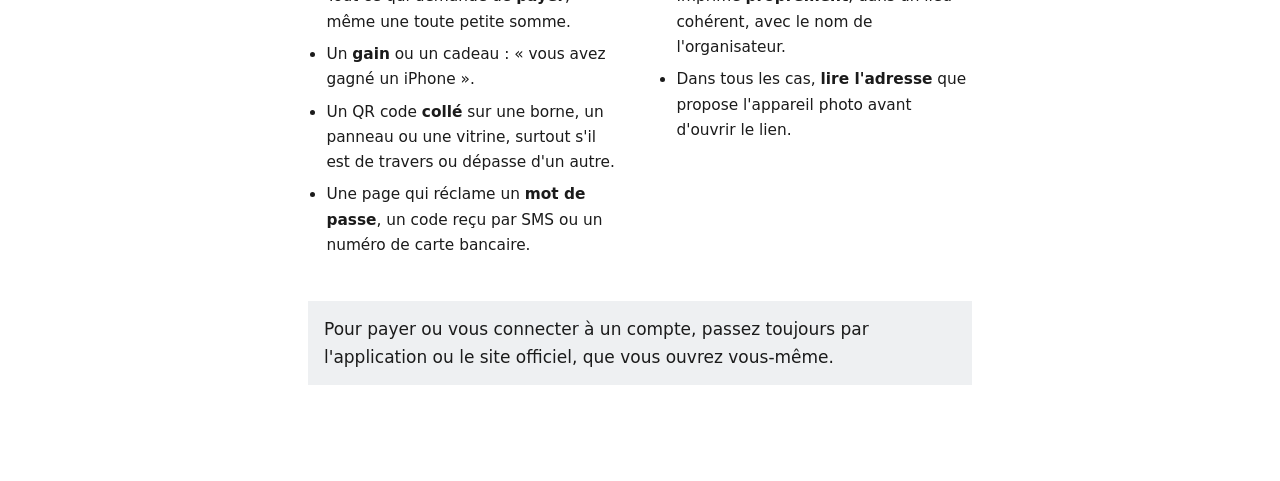
==== commit 949dc5d4: "beau" ====
--- a/index.html
+++ b/index.html
@@ -8,220 +8,159 @@
 <title>Atelier QR codes</title>
 <link rel="stylesheet" href="style.css">
 <link rel="stylesheet" href="carousel.css">
-<style>
-/* Module pédagogique intégré en haut de la page */
-.learning { margin-bottom: 2.4rem; }
-.learning h1 { font-size: 2rem; }
-.learning h2 { margin-top: 2rem; }
-.grid2 { display:grid; grid-template-columns:repeat(auto-fit,minmax(240px,1fr)); gap:12px; }
-.dot { display:inline-block; width:12px; height:12px; border-radius:3px; margin-right:6px; vertical-align:middle; }
-.legend span { margin-right:14px; white-space:nowrap; }
-.puzzle { display:flex; flex-wrap:wrap; gap:28px; align-items:flex-start; justify-content:center; }
-#board { display:grid; grid-template-columns:repeat(3,1fr); gap:6px; width:min(420px,92vw);
-  background:var(--line); padding:6px; border-radius:12px; }
-.tile { position:relative; background:#fff; border-radius:6px; cursor:grab; aspect-ratio:1; overflow:hidden;
-  outline:3px solid transparent; transition:outline-color .15s; }
-.tile canvas { width:100%; height:100%; display:block; image-rendering:pixelated; }
-.tile.sel { outline-color:var(--accent); }
-.tile.over { outline-color:var(--ok); }
-.tile button { position:absolute; right:4px; bottom:4px; width:30px; height:30px; border-radius:50%;
-  border:0; background:rgba(59,91,219,.92); color:#fff; font-size:18px; cursor:pointer; line-height:1; }
-.side { display:flex; flex-direction:column; gap:10px; align-items:center; width:220px; }
-#preview { width:200px; height:200px; background:#fff; border-radius:8px; image-rendering:pixelated; border:1px solid var(--line); }
-#status { font-weight:600; text-align:center; min-height:3em; }
-#status.win { color:var(--ok); }
-.controls { display:flex; gap:8px; flex-wrap:wrap; justify-content:center; margin:12px 0 0; }
-button.btn, input[type=text] { font:inherit; padding:8px 14px; border-radius:8px; border:1px solid var(--line);
-  background:var(--surface); color:var(--fg); cursor:pointer; }
-button.btn:hover { border-color:var(--accent); }
-</style>
 </head>
 <body>
 <main>
 
-<section class="learning" id="apprendre">
-  <h1>Comment fonctionne un QR code ?</h1>
-  <p class="lead">Commence par comprendre ce que tu regardes : un QR code est une grille organisée. Puis teste tes connaissances avec le puzzle.</p>
+<header class="intro">
+  <h1>Atelier QR codes</h1>
+  <p>Deux petits ateliers pour apprendre à ne pas se faire piéger. Comptez une vingtaine de minutes, sans aucune connaissance technique.</p>
+  <ol class="toc">
+    <li><a href="#atelier1">Atelier 1 : comprendre ce qu'est un QR code</a></li>
+    <li><a href="#atelier2">Atelier 2 : faut-il flasher ce QR code ?</a></li>
+    <li><a href="#reflexes">Les bons réflexes à retenir</a></li>
+  </ol>
+</header>
 
-  <div class="card note">
-    <h2>1. Une grille de « modules »</h2>
-    <p>Chaque petit carré s'appelle un <b>module</b>. Noir = 1, blanc = 0.
-    Le plus petit QR code (version 1) mesure <b>21 × 21 modules</b> ; chaque version suivante ajoute 4 modules de côté.</p>
-  </div>
+<!-- ===================== ATELIER 1 ===================== -->
+<section id="atelier1">
+  <h2>Atelier 1 : comprendre ce qu'est un QR code</h2>
 
-  <h2>2. Les zones d'un QR code</h2>
-  <div class="grid2">
-    <div class="card"><p><span class="dot" style="background:#e03131"></span><b>Repères de position</b><br>
-    Les 3 grands carrés dans les coins permettent au scanner de repérer le QR et son orientation, même s'il est tourné.</p></div>
-    <div class="card"><p><span class="dot" style="background:#f08c00"></span><b>Lignes de synchronisation</b><br>
-    Elles alternent noir/blanc et servent de règle pour compter les modules, même lorsque l'image est déformée.</p></div>
-    <div class="card"><p><span class="dot" style="background:#7048e8"></span><b>Informations de format</b><br>
-    Elles indiquent notamment le niveau de correction d'erreur et le masque utilisé pour construire la grille.</p></div>
-    <div class="card"><p><span class="dot" style="background:#1c1e26"></span><b>Données + correction d'erreur</b><br>
-    Les données sont accompagnées d'informations de correction qui permettent au scanner de récupérer une partie des modules abîmés.</p></div>
-  </div>
+  <p>Un QR code est un dessin qui cache une adresse internet. Quand vous le prenez en photo avec votre téléphone, celui-ci déchiffre le dessin et vous propose d'ouvrir cette adresse. C'est tout.</p>
+  <p>Le problème, c'est qu'à l'œil nu, on ne voit pas où il mène. Un escroc peut donc coller un faux QR code sur un vrai : tout le monde le flashera sans se méfier.</p>
 
-  <h2>3. De ton texte à la grille</h2>
-  <div class="card">
-    <ol>
-      <li><b>Encodage</b> : le texte est transformé en données selon un format QR.</li>
-      <li><b>Correction d'erreur</b> : des informations supplémentaires permettent de retrouver des données manquantes.</li>
-      <li><b>Placement</b> : les bits sont placés dans la grille selon des règles précises, en évitant les zones réservées.</li>
-      <li><b>Masquage</b> : le générateur choisit parmi plusieurs motifs pour éviter les formes difficiles à lire.</li>
-      <li><b>Zone de silence</b> : une marge blanche autour du QR aide le scanner à détecter ses bords.</li>
-    </ol>
-  </div>
+  <h3>Ce qu'il faut savoir avant de jouer</h3>
+  <ul>
+    <li>Les <strong>trois gros carrés</strong> dessinés dans les coins (en haut à gauche, en haut à droite et en bas à gauche) sont des repères. Le téléphone s'en sert pour savoir comment lire le dessin, même s'il est penché. Le coin en bas à droite n'en a pas.</li>
+    <li>Tous les <strong>petits carrés noirs et blancs</strong> du reste du dessin forment l'adresse, écrite dans un code que seule une machine sait lire.</li>
+  </ul>
 
-  <h2>4. À toi de jouer : répare le QR code</h2>
-  <p>Le QR ci-dessous est découpé en <b>9 tuiles</b>, déplacées et tournées.
-  Glisse une tuile sur une autre pour les échanger, clique sur deux tuiles, ou utilise <b>↻</b> pour tourner une tuile de 90°.</p>
+  <details>
+    <summary>Pour les curieux : comment un QR code est construit</summary>
+    <div class="more">
+      <p>Chaque petit carré s'appelle un <strong>module</strong> : noir ou blanc. Le plus petit QR code fait 21 modules de côté, et chaque version supérieure en ajoute 4.</p>
+      <ul>
+        <li><span class="dot f"></span><strong>Repères de position</strong> : les 3 grands carrés des coins.</li>
+        <li><span class="dot t"></span><strong>Lignes de synchronisation</strong> : des pointillés qui servent de règle pour compter les modules.</li>
+        <li><span class="dot m"></span><strong>Informations de format</strong> : elles indiquent comment le code a été construit.</li>
+        <li><span class="dot d"></span><strong>Données</strong> : l'adresse, accompagnée d'informations de secours qui permettent de lire un QR code légèrement abîmé.</li>
+      </ul>
+      <p>Pour fabriquer un QR code, un générateur transforme le texte en données, ajoute les informations de secours, range le tout dans la grille en évitant les zones réservées, puis choisit un motif qui facilite la lecture. Une marge blanche autour du dessin aide enfin le téléphone à en repérer les bords.</p>
+    </div>
+  </details>
 
-  <div class="card">
+  <h3>À vous de jouer : remettez le QR code en ordre</h3>
+  <p>Le QR code ci-dessous a été découpé en 9 tuiles, puis mélangé. Votre but : le reconstituer. Quand c'est réussi, l'aperçu à droite devient un vrai QR code.</p>
+
+  <h4>Comment jouer</h4>
+  <ol class="steps">
+    <li>Touchez une tuile : elle s'entoure de bleu.</li>
+    <li>Touchez une deuxième tuile : les deux échangent leur place. (Sur ordinateur, vous pouvez aussi faire glisser une tuile sur une autre.)</li>
+    <li>Au niveau normal, le bouton <strong>↻</strong> en bas à droite d'une tuile la fait tourner d'un quart de tour.</li>
+    <li>Regardez l'aperçu à droite et le message en dessous : ils vous disent où vous en êtes.</li>
+  </ol>
+
+  <p class="tip"><strong>Par où commencer ?</strong> Cherchez d'abord les trois tuiles qui montrent un gros carré dans un coin, et placez-les aux trois coins du puzzle : en haut à gauche, en haut à droite et en bas à gauche. Le reste s'emboîte ensuite plus facilement. Bloqué ? Le bouton « Coup de pouce » place une tuile au bon endroit.</p>
+
+  <div class="game">
     <div class="controls">
-      <button class="btn" id="newBtn">Nouveau puzzle</button>
-      <button class="btn" id="solveBtn">Solution</button>
-      <label><input type="checkbox" id="zonesChk" checked> Colorer les zones</label>
+      <button type="button" class="btn" id="newBtn">Nouveau puzzle</button>
+      <button type="button" class="btn" id="hintBtn">Coup de pouce</button>
+      <button type="button" class="btn" id="solveBtn">Voir la solution</button>
     </div>
-    <p class="legend" style="text-align:center;margin:10px 0 18px">
-      <span><i class="dot" style="background:#e03131"></i>repères</span>
-      <span><i class="dot" style="background:#f08c00"></i>synchronisation</span>
-      <span><i class="dot" style="background:#7048e8"></i>format</span>
-      <span><i class="dot" style="background:#1c1e26"></i>données</span>
-    </p>
+    <div class="options">
+      <label><input type="checkbox" id="easyChk" checked> <span><strong>Niveau facile</strong> (conseillé pour débuter) : les tuiles ne tournent pas et celles qui sont bien placées s'entourent de vert.</span></label>
+      <label><input type="checkbox" id="zonesChk" checked> <span><strong>Colorer les zones</strong> pour mieux repérer les gros carrés des coins.</span></label>
+    </div>
+    <ul class="legend">
+      <li><span class="dot f"></span>gros carrés des coins (repères)</li>
+      <li><span class="dot t"></span>pointillés</li>
+      <li><span class="dot m"></span>informations de lecture</li>
+      <li><span class="dot d"></span>adresse (données)</li>
+    </ul>
     <div class="puzzle">
       <div id="board"></div>
       <div class="side">
+        <p class="side-title">Aperçu du résultat</p>
         <canvas id="preview" width="29" height="29"></canvas>
-        <div id="status"></div>
+        <p id="status" role="status" aria-live="polite"></p>
       </div>
     </div>
   </div>
 </section>
 
-<section id="flyers">
-  <h1>Atelier : repérer les QR codes piégés</h1>
-  <p class="lead">Maintenant que tu sais comment fonctionne un QR code, applique les bons réflexes aux flyers ci-dessous.</p>
+<!-- ===================== ATELIER 2 ===================== -->
+<section id="atelier2">
+  <h2>Atelier 2 : faut-il flasher ce QR code ?</h2>
+  <p>Vous allez maintenant faire comme dans la vraie vie : tomber sur un QR code, et décider si vous prenez le risque de le flasher.</p>
 
-  <div class="card note">
-    <h2>La consigne</h2>
+  <h3>La consigne</h3>
+  <ol class="steps">
+    <li><strong>Regardez les 6 flyers</strong> plus bas, l'un après l'autre. Touchez un flyer pour l'agrandir et utilisez les flèches pour passer au suivant. Imaginez que vous le croisez dans la rue, dans votre boîte aux lettres ou au restaurant.</li>
+    <li><strong>Faites-vous votre avis, sans rien scanner.</strong> Pour chaque flyer, demandez-vous : « Est-ce que j'oserais flasher ce QR code ? » Répondez oui ou non, et cherchez pourquoi.</li>
+    <li><strong>Flashez ensuite les QR codes</strong> avec votre téléphone, un par un.</li>
+    <li><strong>Lisez la page qui s'ouvre.</strong> Elle vous dit tout de suite si le QR code était sûr ou piégé, et pourquoi. Avez-vous eu raison ?</li>
+  </ol>
+
+  <div class="box">
+    <h4>Comment flasher un QR code</h4>
     <ol>
-      <li>Regarde chaque flyer comme si tu le croisais dans la rue ou dans un commerce.</li>
-      <li>Fais-toi ton propre avis : est-ce que tu scannerais ce QR code ?</li>
-      <li>Si tu utilises un téléphone, lis toujours l'adresse affichée avant d'ouvrir le lien.</li>
+      <li>Ouvrez l'<strong>appareil photo</strong> de votre téléphone. Pas besoin d'application en plus.</li>
+      <li>Pointez-le vers le QR code et attendez une seconde.</li>
+      <li>Une petite bulle avec une adresse apparaît en haut de l'écran. <strong>Lisez-la avant de la toucher.</strong> Si vous ne voulez pas ouvrir la page, ne touchez rien.</li>
     </ol>
+    <p class="note">Un téléphone ne peut pas flasher son propre écran. Affichez cette page sur un ordinateur ou une tablette, ou regardez les flyers imprimés.</p>
   </div>
 
-  <div class="card">
-    <h2>Les flyers</h2>
-    <p class="muted">Touchez un flyer pour l'agrandir, utilisez les flèches pour passer de l'un à l'autre.</p>
-    <div class="carousel" id="carousel">
-      <button class="nav prev" aria-label="Flyer précédent">‹</button>
-      <img id="c-img" src="flyers/flyer1_menu.png" alt="Flyer 1">
-      <button class="nav next" aria-label="Flyer suivant">›</button>
+  <h3>Les flyers</h3>
+  <div class="carousel" id="carousel">
+    <button type="button" class="nav prev" aria-label="Flyer précédent">‹</button>
+    <img id="c-img" src="flyers/flyer1_menu.png" alt="Flyer 1">
+    <button type="button" class="nav next" aria-label="Flyer suivant">›</button>
+  </div>
+  <p class="counter" id="c-count">Flyer 1 / 6</p>
+  <div class="thumbs" id="c-thumbs"></div>
+
+  <div class="lightbox" id="lightbox" hidden>
+    <button type="button" class="nav prev" aria-label="Précédent">‹</button>
+    <img id="l-img" src="" alt="">
+    <button type="button" class="nav next" aria-label="Suivant">›</button>
+    <button type="button" class="close" aria-label="Fermer">✕</button>
+  </div>
+</section>
+
+<!-- ===================== RÉFLEXES ===================== -->
+<section id="reflexes">
+  <h2>Les bons réflexes à retenir</h2>
+  <p>Les arnaques au QR code fonctionnent presque toujours de la même façon : on vous pousse à agir vite, sans réfléchir. Un QR code honnête vous donne simplement une information, comme un menu, un programme ou le Wi-Fi d'un lieu. Un QR code piégé, lui, vous demande quelque chose : de l'argent, un mot de passe ou vos données.</p>
+
+  <div class="cols">
+    <div class="col stop">
+      <h3>Mieux vaut s'abstenir</h3>
+      <ul>
+        <li>Un message <strong>urgent</strong> : « avant ce soir », « dernière chance », « votre colis sera renvoyé ».</li>
+        <li>Tout ce qui demande de <strong>payer</strong>, même une toute petite somme.</li>
+        <li>Un <strong>gain</strong> ou un cadeau : « vous avez gagné un iPhone ».</li>
+        <li>Un QR code <strong>collé</strong> sur une borne, un panneau ou une vitrine, surtout s'il est de travers ou dépasse d'un autre.</li>
+        <li>Une page qui réclame un <strong>mot de passe</strong>, un code reçu par SMS ou un numéro de carte bancaire.</li>
+      </ul>
     </div>
-    <p class="counter" id="c-count">Flyer 1 / 6</p>
-    <div class="thumbs" id="c-thumbs"></div>
+    <div class="col go">
+      <h3>Plutôt raisonnable</h3>
+      <ul>
+        <li>Un QR code qui renvoie vers une <strong>information</strong> : menu, programme, Wi-Fi.</li>
+        <li>Imprimé <strong>proprement</strong>, dans un lieu cohérent, avec le nom de l'organisateur.</li>
+        <li>Dans tous les cas, <strong>lire l'adresse</strong> que propose l'appareil photo avant d'ouvrir le lien.</li>
+      </ul>
+    </div>
   </div>
 
-  <div class="lightbox" id="lightbox" hidden>
-    <button class="nav prev" aria-label="Précédent">‹</button>
-    <img id="l-img" src="" alt="">
-    <button class="nav next" aria-label="Suivant">›</button>
-    <button class="close" aria-label="Fermer">✕</button>
-  </div>
-
-  <h2 style="margin-top:1.8em">Scanner ou pas : quelques repères</h2>
-  <div class="split">
-    <div class="card"><h2 class="bad">Mieux vaut s'abstenir</h2>
-    <p>Prudence dès qu'on vous met la pression, qu'on vous demande de payer, de saisir un mot de passe, un code reçu par SMS ou un numéro de carte, ou lorsque le gain paraît trop beau. Même prudence avec un colis inattendu ou un QR collé dans l'espace public.</p></div>
-    <div class="card"><h2 class="good">Plutôt raisonnable</h2>
-    <p>Un QR peut simplement servir de raccourci vers un menu, un programme ou le Wi-Fi d'un lieu. Dans tous les cas, lisez l'adresse affichée avant d'ouvrir le lien ; pour l'argent ou un compte, préférez l'application ou le site officiel.</p></div>
-  </div>
+  <p class="tip">Pour payer ou vous connecter à un compte, passez toujours par l'application ou le site officiel, que vous ouvrez vous-même.</p>
 </section>
 
 </main>
 
-<script>
-const target = [[1,1,1,1,1,1,1,0,1,1,1,0,1,0,0,0,0,1,1,1,1,0,0,1,0,0,1,1,1,1,1,1,1],[1,0,0,0,0,0,1,0,1,1,1,0,0,0,0,0,1,1,0,1,0,1,0,0,1,0,1,0,0,0,0,0,1],[1,0,1,1,1,0,1,0,1,0,1,1,0,1,0,1,1,0,0,0,0,1,0,1,1,0,1,0,1,1,1,0,1],[1,0,1,1,1,0,1,0,1,1,0,1,0,0,1,1,1,1,1,0,1,0,0,1,1,0,1,0,1,1,1,0,1],[1,0,1,1,1,0,1,0,0,0,0,0,0,1,1,0,1,0,1,1,0,1,0,1,0,0,1,0,1,1,1,0,1],[1,0,0,0,0,0,1,0,1,0,0,1,1,1,1,1,0,0,1,1,0,0,0,0,0,0,1,0,0,0,0,0,1],[1,1,1,1,1,1,1,0,1,0,1,0,1,0,1,0,1,0,1,0,1,0,1,0,1,0,1,1,1,1,1,1,1],[0,0,0,0,0,0,0,0,0,1,0,0,1,0,1,0,0,1,1,1,0,1,1,1,0,0,0,0,0,0,0,0,0],[1,1,0,0,1,1,1,0,0,0,0,1,0,1,1,1,1,0,1,1,1,1,0,0,1,0,0,1,0,1,1,1,1],[1,1,0,0,0,1,0,1,0,1,1,0,1,0,0,0,0,1,0,0,0,1,1,1,0,0,0,1,0,0,1,0,0],[1,1,1,1,1,0,1,0,1,0,0,1,1,1,1,1,0,0,1,0,0,0,0,1,1,1,0,0,1,0,1,1,0],[0,0,1,1,1,0,0,1,1,0,1,1,0,1,0,1,1,0,0,0,0,1,0,0,1,0,0,0,1,1,0,0,0],[1,1,1,1,0,1,1,1,1,0,1,0,1,1,0,0,0,0,0,0,0,1,1,0,0,0,1,1,1,1,0,1,1],[1,1,1,1,0,0,0,1,1,0,0,0,0,1,1,0,1,0,1,1,0,0,1,1,0,0,0,1,0,0,0,0,0],[0,1,1,1,1,1,1,0,1,1,1,0,0,0,0,0,1,1,0,0,1,0,0,1,1,1,0,0,0,1,1,1,0],[0,0,0,1,0,0,0,1,0,0,0,0,1,0,1,0,0,1,1,1,1,1,1,0,1,1,0,0,0,1,0,0,0],[0,1,0,0,0,1,1,0,0,0,1,1,0,1,1,1,1,0,1,1,1,1,0,1,1,0,1,0,1,0,0,0,1],[0,0,1,0,1,0,0,1,1,1,1,0,1,0,0,0,0,1,0,0,0,1,1,1,1,1,0,1,0,1,0,0,0],[1,0,0,0,0,0,1,1,0,0,1,1,1,1,1,1,0,0,1,0,1,1,0,1,1,0,0,0,1,0,1,1,0],[0,1,0,0,0,1,0,1,0,1,1,1,0,1,0,1,1,0,0,1,1,1,0,1,1,0,1,1,0,1,0,0,0],[1,0,1,0,1,1,1,1,0,0,0,0,1,1,0,0,0,0,0,1,0,1,1,1,1,0,1,1,1,0,0,0,1],[1,0,1,0,0,1,0,1,1,1,0,0,0,1,1,0,1,0,1,1,0,0,0,1,0,1,0,1,0,1,0,0,0],[0,0,1,1,1,0,1,0,1,1,1,0,0,0,0,0,1,1,0,0,1,1,0,1,1,1,0,1,0,0,1,1,0],[0,0,0,0,0,0,0,0,0,1,1,0,1,0,1,0,0,1,1,0,0,1,1,0,1,1,0,0,0,0,0,0,0],[1,1,0,0,1,0,1,1,1,0,1,1,0,1,1,1,1,0,1,0,0,0,1,1,1,1,1,1,1,1,0,1,0],[0,0,0,0,0,0,0,0,1,1,1,0,1,0,0,0,0,1,0,0,1,0,1,0,1,0,0,0,1,1,1,1,0],[1,1,1,1,1,1,1,0,0,0,0,1,1,1,1,1,0,0,1,0,1,1,1,0,1,0,1,0,1,0,1,1,0],[1,0,0,0,0,0,1,0,1,0,0,1,0,1,0,1,1,0,0,1,1,1,0,0,1,0,0,0,1,0,0,1,1],[1,0,1,1,1,0,1,0,1,0,1,0,1,1,0,0,0,0,0,1,0,1,1,0,1,1,1,1,1,1,0,1,0],[1,0,1,1,1,0,1,0,0,1,1,0,0,1,1,0,1,0,1,0,0,0,1,1,0,1,1,0,1,1,1,1,0],[1,0,1,1,1,0,1,0,0,0,1,0,0,0,0,0,1,1,0,0,0,0,0,1,0,0,1,1,1,0,1,0,0],[1,0,0,0,0,0,1,0,1,0,1,0,1,0,1,0,0,1,1,0,1,1,0,1,1,1,1,0,0,0,0,0,0],[1,1,1,1,1,1,1,0,1,0,0,1,0,1,1,1,1,0,1,1,0,1,0,1,1,1,0,1,0,1,0,0,1]];
-const zones = [["f","f","f","f","f","f","f","f","m","d","d","d","d","d","d","d","d","d","d","d","d","d","d","d","d","f","f","f","f","f","f","f","f"],["f","f","f","f","f","f","f","f","m","d","d","d","d","d","d","d","d","d","d","d","d","d","d","d","d","f","f","f","f","f","f","f","f"],["f","f","f","f","f","f","f","f","m","d","d","d","d","d","d","d","d","d","d","d","d","d","d","d","d","f","f","f","f","f","f","f","f"],["f","f","f","f","f","f","f","f","m","d","d","d","d","d","d","d","d","d","d","d","d","d","d","d","d","f","f","f","f","f","f","f","f"],["f","f","f","f","f","f","f","f","m","d","d","d","d","d","d","d","d","d","d","d","d","d","d","d","d","f","f","f","f","f","f","f","f"],["f","f","f","f","f","f","f","f","m","d","d","d","d","d","d","d","d","d","d","d","d","d","d","d","d","f","f","f","f","f","f","f","f"],["f","f","f","f","f","f","f","f","t","t","t","t","t","t","t","t","t","t","t","t","t","t","t","t","t","f","f","f","f","f","f","f","f"],["f","f","f","f","f","f","f","f","m","d","d","d","d","d","d","d","d","d","d","d","d","d","d","d","d","f","f","f","f","f","f","f","f"],["m","m","m","m","m","m","t","m","m","d","d","d","d","d","d","d","d","d","d","d","d","d","d","d","d","m","m","m","m","m","m","m","m"],["d","d","d","d","d","d","t","d","d","d","d","d","d","d","d","d","d","d","d","d","d","d","d","d","d","d","d","d","d","d","d","d","d"],["d","d","d","d","d","d","t","d","d","d","d","d","d","d","d","d","d","d","d","d","d","d","d","d","d","d","d","d","d","d","d","d","d"],["d","d","d","d","d","d","t","d","d","d","d","d","d","d","d","d","d","d","d","d","d","d","d","d","d","d","d","d","d","d","d","d","d"],["d","d","d","d","d","d","t","d","d","d","d","d","d","d","d","d","d","d","d","d","d","d","d","d","d","d","d","d","d","d","d","d","d"],["d","d","d","d","d","d","t","d","d","d","d","d","d","d","d","d","d","d","d","d","d","d","d","d","d","d","d","d","d","d","d","d","d"],["d","d","d","d","d","d","t","d","d","d","d","d","d","d","d","d","d","d","d","d","d","d","d","d","d","d","d","d","d","d","d","d","d"],["d","d","d","d","d","d","t","d","d","d","d","d","d","d","d","d","d","d","d","d","d","d","d","d","d","d","d","d","d","d","d","d","d"],["d","d","d","d","d","d","t","d","d","d","d","d","d","d","d","d","d","d","d","d","d","d","d","d","d","d","d","d","d","d","d","d","d"],["d","d","d","d","d","d","t","d","d","d","d","d","d","d","d","d","d","d","d","d","d","d","d","d","d","d","d","d","d","d","d","d","d"],["d","d","d","d","d","d","t","d","d","d","d","d","d","d","d","d","d","d","d","d","d","d","d","d","d","d","d","d","d","d","d","d","d"],["d","d","d","d","d","d","t","d","d","d","d","d","d","d","d","d","d","d","d","d","d","d","d","d","d","d","d","d","d","d","d","d","d"],["d","d","d","d","d","d","t","d","d","d","d","d","d","d","d","d","d","d","d","d","d","d","d","d","d","d","d","d","d","d","d","d","d"],["d","d","d","d","d","d","t","d","d","d","d","d","d","d","d","d","d","d","d","d","d","d","d","d","d","d","d","d","d","d","d","d","d"],["d","d","d","d","d","d","t","d","d","d","d","d","d","d","d","d","d","d","d","d","d","d","d","d","d","d","d","d","d","d","d","d","d"],["d","d","d","d","d","d","t","d","d","d","d","d","d","d","d","d","d","d","d","d","d","d","d","d","d","d","d","d","d","d","d","d","d"],["d","d","d","d","d","d","t","d","d","d","d","d","d","d","d","d","d","d","d","d","d","d","d","d","d","d","d","d","d","d","d","d","d"],["f","f","f","f","f","f","f","f","m","d","d","d","d","d","d","d","d","d","d","d","d","d","d","d","d","d","d","d","d","d","d","d","d"],["f","f","f","f","f","f","f","f","m","d","d","d","d","d","d","d","d","d","d","d","d","d","d","d","d","d","d","d","d","d","d","d","d"],["f","f","f","f","f","f","f","f","m","d","d","d","d","d","d","d","d","d","d","d","d","d","d","d","d","d","d","d","d","d","d","d","d"],["f","f","f","f","f","f","f","f","m","d","d","d","d","d","d","d","d","d","d","d","d","d","d","d","d","d","d","d","d","d","d","d","d"],["f","f","f","f","f","f","f","f","m","d","d","d","d","d","d","d","d","d","d","d","d","d","d","d","d","d","d","d","d","d","d","d","d"],["f","f","f","f","f","f","f","f","m","d","d","d","d","d","d","d","d","d","d","d","d","d","d","d","d","d","d","d","d","d","d","d","d"],["f","f","f","f","f","f","f","f","m","d","d","d","d","d","d","d","d","d","d","d","d","d","d","d","d","d","d","d","d","d","d","d","d"],["f","f","f","f","f","f","f","f","m","d","d","d","d","d","d","d","d","d","d","d","d","d","d","d","d","d","d","d","d","d","d","d","d"]];
-let N = target.length, T = N / 3;
-const COLORS = { f:"#e03131", t:"#f08c00", m:"#7048e8", d:"#1c1e26" };
-const LIGHT = { f:"#ffe3e3", t:"#fff0d6", m:"#ece5ff", d:"#ffffff" };
-let pieces=[], selected=null, dragFrom=null;
-const $ = id => document.getElementById(id), board=$("board");
-
-const sub=(m,id)=>{
-  const ox=(id%3)*T, oy=Math.floor(id/3)*T;
-  return Array.from({length:T},(_,y)=>Array.from({length:T},(_,x)=>m[oy+y][ox+x]));
-};
-const rot1=m=>m.map((row,y)=>row.map((_,x)=>m[T-1-x][y]));
-const rot=(m,r)=>{for(let i=0;i<r;i++)m=rot1(m);return m};
-
-function assemble(){
-  const out=Array.from({length:N},()=>Array(N).fill(0));
-  pieces.forEach((p,pos)=>{
-    const m=rot(sub(target,p.id),p.rot), ox=(pos%3)*T, oy=Math.floor(pos/3)*T;
-    m.forEach((row,y)=>row.forEach((v,x)=>{out[oy+y][ox+x]=v;}));
-  });
-  return out;
-}
-const isSolved=()=>{
-  const a=assemble();
-  return a.every((row,y)=>row.every((v,x)=>v===target[y][x]));
-};
-function drawTile(canvas,p){
-  const bits=rot(sub(target,p.id),p.rot), zn=rot(sub(zones,p.id),p.rot), s=30, ctx=canvas.getContext("2d");
-  canvas.width=canvas.height=T*s;
-  const colored=$("zonesChk").checked;
-  for(let y=0;y<T;y++)for(let x=0;x<T;x++){
-    const z=zn[y][x];
-    ctx.fillStyle=bits[y][x]?(colored?COLORS[z]:"#111"):(colored?LIGHT[z]:"#fff");
-    ctx.fillRect(x*s,y*s,s,s);
-  }
-}
-function drawPreview(){
-  const q=4,size=N+2*q,c=$("preview"),ctx=c.getContext("2d");
-  c.width=c.height=size; ctx.fillStyle="#fff"; ctx.fillRect(0,0,size,size); ctx.fillStyle="#000";
-  assemble().forEach((row,y)=>row.forEach((v,x)=>{if(v)ctx.fillRect(x+q,y+q,1,1);}));
-}
-function render(){
-  board.innerHTML="";
-  pieces.forEach((p,pos)=>{
-    const d=document.createElement("div"); d.className="tile"+(selected===pos?" sel":""); d.draggable=true;
-    const cv=document.createElement("canvas"); drawTile(cv,p);
-    const b=document.createElement("button"); b.textContent="↻"; b.title="Tourner de 90°"; b.setAttribute("aria-label","Tourner la tuile");
-    b.onclick=e=>{e.stopPropagation();p.rot=(p.rot+1)%4;update();}; d.append(cv,b);
-    d.onclick=()=>{
-      if(selected===null)selected=pos; else {if(selected!==pos)swap(selected,pos);selected=null;} update();
-    };
-    d.ondragstart=e=>{dragFrom=pos;e.dataTransfer.effectAllowed="move";e.dataTransfer.setData("text/plain",pos);};
-    d.ondragover=e=>{e.preventDefault();d.classList.add("over");};
-    d.ondragleave=()=>d.classList.remove("over");
-    d.ondrop=e=>{e.preventDefault();if(dragFrom!==null&&dragFrom!==pos)swap(dragFrom,pos);dragFrom=null;selected=null;update();};
-    board.append(d);
-  });
-}
-function swap(a,b){[pieces[a],pieces[b]]=[pieces[b],pieces[a]];}
-function update(){
-  render(); drawPreview();
-  const st=$("status");
-  if(isSolved()){st.className="win";st.textContent="✅ Bravo ! Le QR est reconstitué."; }
-  else {st.className="";st.textContent="L'aperçu ne se scanne pas encore…";}
-}
-function shuffle(){
-  do{
-    const ids=[0,1,2,3,4,5,6,7,8];
-    for(let i=ids.length-1;i>0;i--){const j=Math.floor(Math.random()*(i+1));[ids[i],ids[j]]=[ids[j],ids[i]];}
-    pieces=ids.map(id=>({id,rot:Math.floor(Math.random()*4)}));
-  }while(isSolved());
-  selected=null; update();
-}
-function load(){ shuffle(); }
-$("newBtn").onclick=load;
-$("solveBtn").onclick=()=>{pieces=[0,1,2,3,4,5,6,7,8].map(id=>({id,rot:0}));selected=null;update();};
-$("zonesChk").onchange=update;
-load();
-</script>
+<script src="puzzle.js"></script>
 <script src="carousel.js"></script>
 </body>
-</html>
+</html>
--- a/style.css
+++ b/style.css
@@ -1,39 +1,116 @@
+/* ---------- Thème clair / sombre (suit le réglage du téléphone ou de l'ordinateur) ---------- */
 :root{
-  --bg:#f6f6f3;--surface:#fff;--fg:#1b1c1e;--muted:#64676e;--line:#e2e1dc;
-  --accent:#2f4fb3;--accent-fg:#fff;--ok:#2b7a4b;--ko:#b03a30;--warn:#a86a00;
   color-scheme:light dark;
+  --bg:#ffffff; --fg:#1b1b1b; --muted:#50545a; --line:#c9cdd2; --soft:#eef0f2;
+  --accent:#0c5a6e; --accent-fg:#ffffff;
+  --ok:#1f6f3d; --ko:#a3261b; --ok-text:#1f6f3d; --ko-text:#a3261b;
 }
-@media(prefers-color-scheme:dark){:root{
-  --bg:#131416;--surface:#1a1b1e;--fg:#e9e9e6;--muted:#9a9da5;--line:#2a2b2f;
-  --accent:#8ba3ee;--accent-fg:#101218;--ok:#6cc08f;--ko:#e58a80;--warn:#e0b060;
-}}
+@media (prefers-color-scheme:dark){
+  :root{
+    --bg:#16181a; --fg:#ececec; --muted:#b0b4b9; --line:#3c4046; --soft:#212428;
+    --accent:#7cc3d6; --accent-fg:#0b1a20;
+    --ok:#27764a; --ko:#b8362b; --ok-text:#6fcf97; --ko-text:#ff8f82;
+  }
+}
+
+/* ---------- Base ---------- */
 *{box-sizing:border-box}
 html{-webkit-text-size-adjust:100%}
 body{margin:0;background:var(--bg);color:var(--fg);
-  font:16.5px/1.6 system-ui,-apple-system,"Segoe UI",Roboto,"Helvetica Neue",sans-serif}
-main{max-width:660px;margin:0 auto;padding:28px 18px 56px}
-h1{font-size:1.65rem;line-height:1.25;font-weight:650;letter-spacing:-.01em;margin:0 0 .35em}
-h2{font-size:1.05rem;font-weight:650;margin:0 0 .6em}
-p{margin:.6em 0}
+  font:17px/1.65 Verdana,"Segoe UI",system-ui,sans-serif}
+main{max-width:700px;margin:0 auto;padding:32px 18px 72px}
+h1,h2,h3,h4{line-height:1.25;margin:0 0 .5em;font-weight:700}
+h1{font-size:1.9rem}
+h2{font-size:1.45rem}
+h3{font-size:1.15rem;margin-top:1.8em}
+h4{font-size:1rem;margin-top:1.4em}
+p{margin:0 0 1em}
 a{color:var(--accent)}
-.lead{color:var(--muted);margin:0 0 1.4em}
-.card{background:var(--surface);border:1px solid var(--line);border-radius:8px;padding:18px 20px;margin:14px 0}
-.card>:first-child{margin-top:0}.card>:last-child{margin-bottom:0}
-.note{border-left:3px solid var(--warn)}
-ol,ul{padding-left:1.25em;margin:.5em 0}
-li{margin:.4em 0}
-li::marker{color:var(--muted)}
-.muted{color:var(--muted);font-size:.92rem}
-.verdict{border:1px solid var(--line);border-left-width:4px;border-radius:8px;background:var(--surface);padding:18px 20px;margin:0 0 14px}
-.verdict.ok{border-left-color:var(--ok)}.verdict.ko{border-left-color:var(--ko)}
-.verdict .tag{font-size:.78rem;font-weight:650;letter-spacing:.08em;text-transform:uppercase;margin:0 0 .3em}
-.verdict.ok .tag{color:var(--ok)}.verdict.ko .tag{color:var(--ko)}
-.verdict h1{margin:0 0 .3em}
-.verdict p{margin:.3em 0;color:var(--muted)}
-.btn{display:inline-block;background:var(--accent);color:var(--accent-fg);text-decoration:none;
-  padding:10px 18px;border-radius:6px;font-weight:600;font-size:.95rem}
-.btn:hover{opacity:.9}
-.split{display:grid;gap:12px}
-@media(min-width:620px){.split{grid-template-columns:1fr 1fr}}
-.split .card{margin:0}
-.split h2.bad{color:var(--ko)}.split h2.good{color:var(--ok)}+strong{font-weight:700}
+ul,ol{margin:0 0 1em;padding-left:1.3em}
+li{margin:.45em 0}
+:focus-visible{outline:3px solid var(--accent);outline-offset:2px}
+
+/* ---------- Structure de la page ---------- */
+.intro{margin-bottom:8px}
+.toc{list-style:none;padding:0;margin:1.2em 0 0}
+.toc li{margin:0;border-top:1px solid var(--line)}
+.toc li:last-child{border-bottom:1px solid var(--line)}
+.toc a{display:block;padding:12px 2px;color:var(--fg);text-decoration:none}
+.toc a:hover{text-decoration:underline}
+section{margin-top:56px;padding-top:24px;border-top:3px solid var(--fg)}
+
+/* ---------- Étapes numérotées (vraies séquences) ---------- */
+.steps{list-style:none;padding:0;counter-reset:step}
+.steps li{counter-increment:step;position:relative;padding-left:2.6rem;margin:.9em 0}
+.steps li::before{content:counter(step);position:absolute;left:0;top:-.1em;width:1.9rem;
+  font-size:1.5rem;font-weight:700;color:var(--accent);line-height:1.3}
+
+/* ---------- Encadrés ---------- */
+.tip{background:var(--soft);padding:14px 16px;margin:1.4em 0}
+.box{border:2px solid var(--fg);padding:16px 18px;margin:1.6em 0}
+.box h4{margin-top:0}
+.box ol{margin-bottom:.6em}
+.box > :last-child{margin-bottom:0}
+.note{color:var(--muted);font-size:.93rem}
+details{border-top:1px solid var(--line);border-bottom:1px solid var(--line);margin:1.4em 0;padding:2px 0}
+summary{cursor:pointer;padding:10px 0;font-weight:700}
+.more{padding:0 0 6px}
+
+/* ---------- Pastilles de couleur (légende du puzzle) ---------- */
+.dot{display:inline-block;width:13px;height:13px;margin-right:8px;vertical-align:-1px}
+.dot.f{background:#e03131}.dot.t{background:#f08c00}.dot.m{background:#7048e8}.dot.d{background:#1c1e26;outline:1px solid var(--line)}
+
+/* ---------- Puzzle ---------- */
+.game{margin-top:1.8em;border-top:1px solid var(--line);padding-top:1.4em}
+.controls{display:flex;flex-wrap:wrap;gap:10px}
+.options{margin:1.2em 0 .8em}
+.options label{display:flex;gap:10px;align-items:flex-start;margin:.6em 0;cursor:pointer}
+.options input{width:22px;height:22px;margin:2px 0 0;flex:none;accent-color:var(--accent)}
+.legend{list-style:none;padding:0;margin:0 0 1.4em;display:flex;flex-wrap:wrap;gap:4px 18px;font-size:.88rem;color:var(--muted)}
+.legend li{margin:0}
+.puzzle{display:flex;flex-wrap:wrap;gap:28px;align-items:flex-start;justify-content:center}
+#board{display:grid;grid-template-columns:repeat(3,1fr);gap:6px;width:min(420px,92vw);
+  background:var(--line);padding:6px}
+.tile{position:relative;background:#fff;cursor:pointer;aspect-ratio:1;overflow:hidden;
+  outline:4px solid transparent;outline-offset:-4px}
+.tile canvas{width:100%;height:100%;display:block;image-rendering:pixelated}
+.tile.sel{outline-color:#1f6feb}
+.tile.over{outline-color:var(--ok)}
+.tile.ok{outline-color:#2b9348}
+.tile.hint{outline-color:#f08c00}
+.tile button{position:absolute;right:4px;bottom:4px;width:38px;height:38px;border:2px solid #111;
+  background:#fff;color:#111;font-size:20px;line-height:1;cursor:pointer;padding:0}
+#board.easy .tile button{display:none}
+.side{display:flex;flex-direction:column;align-items:center;gap:10px;width:230px}
+.side-title{margin:0;font-weight:700}
+#preview{width:200px;height:200px;background:#fff;image-rendering:pixelated;border:1px solid var(--line)}
+#status{margin:0;text-align:center;min-height:5em}
+#status.win{color:var(--ok-text);font-weight:700}
+
+/* ---------- Boutons ---------- */
+.btn,button.btn{display:inline-block;font:inherit;font-weight:700;font-size:.95rem;min-height:44px;padding:10px 18px;
+  background:var(--fg);color:var(--bg);border:2px solid var(--fg);border-radius:3px;cursor:pointer;text-decoration:none}
+.btn:hover{background:var(--bg);color:var(--fg)}
+#hintBtn,#solveBtn{background:var(--bg);color:var(--fg)}
+#hintBtn:hover,#solveBtn:hover{background:var(--fg);color:var(--bg)}
+
+/* ---------- Bons réflexes ---------- */
+.cols{display:grid;gap:26px;margin:1.6em 0}
+@media (min-width:640px){.cols{grid-template-columns:1fr 1fr;gap:36px}}
+.col h3{margin-top:0;padding-bottom:6px;border-bottom:3px solid}
+.col.stop h3{color:var(--ko-text)}
+.col.go h3{color:var(--ok-text)}
+.col ul{font-size:.96rem;padding-left:1.2em}
+
+/* ---------- Pages de résultat (menu.html, parking.html…) ---------- */
+.verdict{padding:24px 22px;margin:0 0 26px;color:#fff}
+.verdict.ok{background:var(--ok)}
+.verdict.ko{background:var(--ko)}
+.verdict .tag{margin:0 0 .3em;font-weight:700;font-size:.95rem}
+.verdict h1{margin:0 0 .4em}
+.verdict p{margin:.4em 0 0}
+.card{border-top:1px solid var(--line);padding:18px 0;margin:0}
+.card h2{font-size:1.2rem}
+.card > :last-child{margin-bottom:0}
+main > .btn, p > .btn{margin-top:14px}
--- a/carousel.css
+++ b/carousel.css
@@ -1,18 +1,21 @@
-.carousel{display:flex;align-items:center;justify-content:center;gap:8px}
-.carousel img{flex:0 1 auto;width:100%;max-width:440px;height:auto;border:1px solid var(--line);
-  border-radius:4px;cursor:zoom-in;display:block;background:#fff}
-.nav{flex:none;width:40px;height:40px;border-radius:50%;border:1px solid var(--line);
-  background:var(--surface);color:var(--fg);font-size:22px;line-height:1;cursor:pointer;padding:0}
-.nav:hover{border-color:var(--muted)}
-.nav:active{transform:scale(.94)}
-.counter{text-align:center;margin:.8em 0 0;font-weight:600;font-size:.95rem}
-.thumbs{display:flex;gap:6px;justify-content:center;flex-wrap:wrap;margin-top:10px}
-.thumbs img{width:44px;height:auto;border:2px solid transparent;border-radius:3px;cursor:pointer;opacity:.55}
+/* ---------- Diaporama des flyers ---------- */
+.carousel{display:flex;align-items:center;justify-content:center;gap:10px;margin-top:1em}
+.carousel img{flex:1 1 0;min-width:0;width:100%;max-width:440px;height:auto;display:block;cursor:zoom-in;
+  border:1px solid var(--line);background:#fff}
+.nav{flex:none;width:46px;height:46px;border:2px solid var(--fg);border-radius:3px;
+  background:var(--bg);color:var(--fg);font-size:28px;line-height:1;cursor:pointer;padding:0 0 4px}
+.nav:hover{background:var(--fg);color:var(--bg)}
+.counter{text-align:center;margin:.8em 0 0;font-weight:700}
+.thumbs{display:flex;gap:6px;justify-content:center;flex-wrap:wrap;margin-top:12px}
+.thumbs img{width:46px;height:auto;border:3px solid transparent;cursor:pointer;opacity:.55;background:#fff}
 .thumbs img.active{border-color:var(--accent);opacity:1}
-.lightbox{position:fixed;inset:0;background:rgba(0,0,0,.9);display:flex;align-items:center;
-  justify-content:center;gap:6px;padding:12px;z-index:10}
+
+/* ---------- Agrandissement ---------- */
+.lightbox{position:fixed;inset:0;background:rgba(0,0,0,.92);display:flex;align-items:center;
+  justify-content:center;gap:8px;padding:12px;z-index:10}
 .lightbox[hidden]{display:none}
-.lightbox img{max-width:calc(100% - 100px);max-height:100%;object-fit:contain;border-radius:4px;cursor:zoom-out;background:#fff}
-.lightbox .nav{background:#222;color:#fff;border-color:#444}
-.lightbox .close{position:absolute;top:10px;right:10px;width:38px;height:38px;border-radius:50%;
-  border:0;background:#fff;color:#000;font-size:18px;cursor:pointer}+.lightbox img{max-width:calc(100% - 110px);max-height:100%;object-fit:contain;cursor:zoom-out;background:#fff}
+.lightbox .nav{background:#111;color:#fff;border-color:#fff}
+.lightbox .nav:hover{background:#fff;color:#111}
+.lightbox .close{position:absolute;top:10px;right:10px;width:44px;height:44px;border:0;border-radius:3px;
+  background:#fff;color:#000;font-size:20px;cursor:pointer}
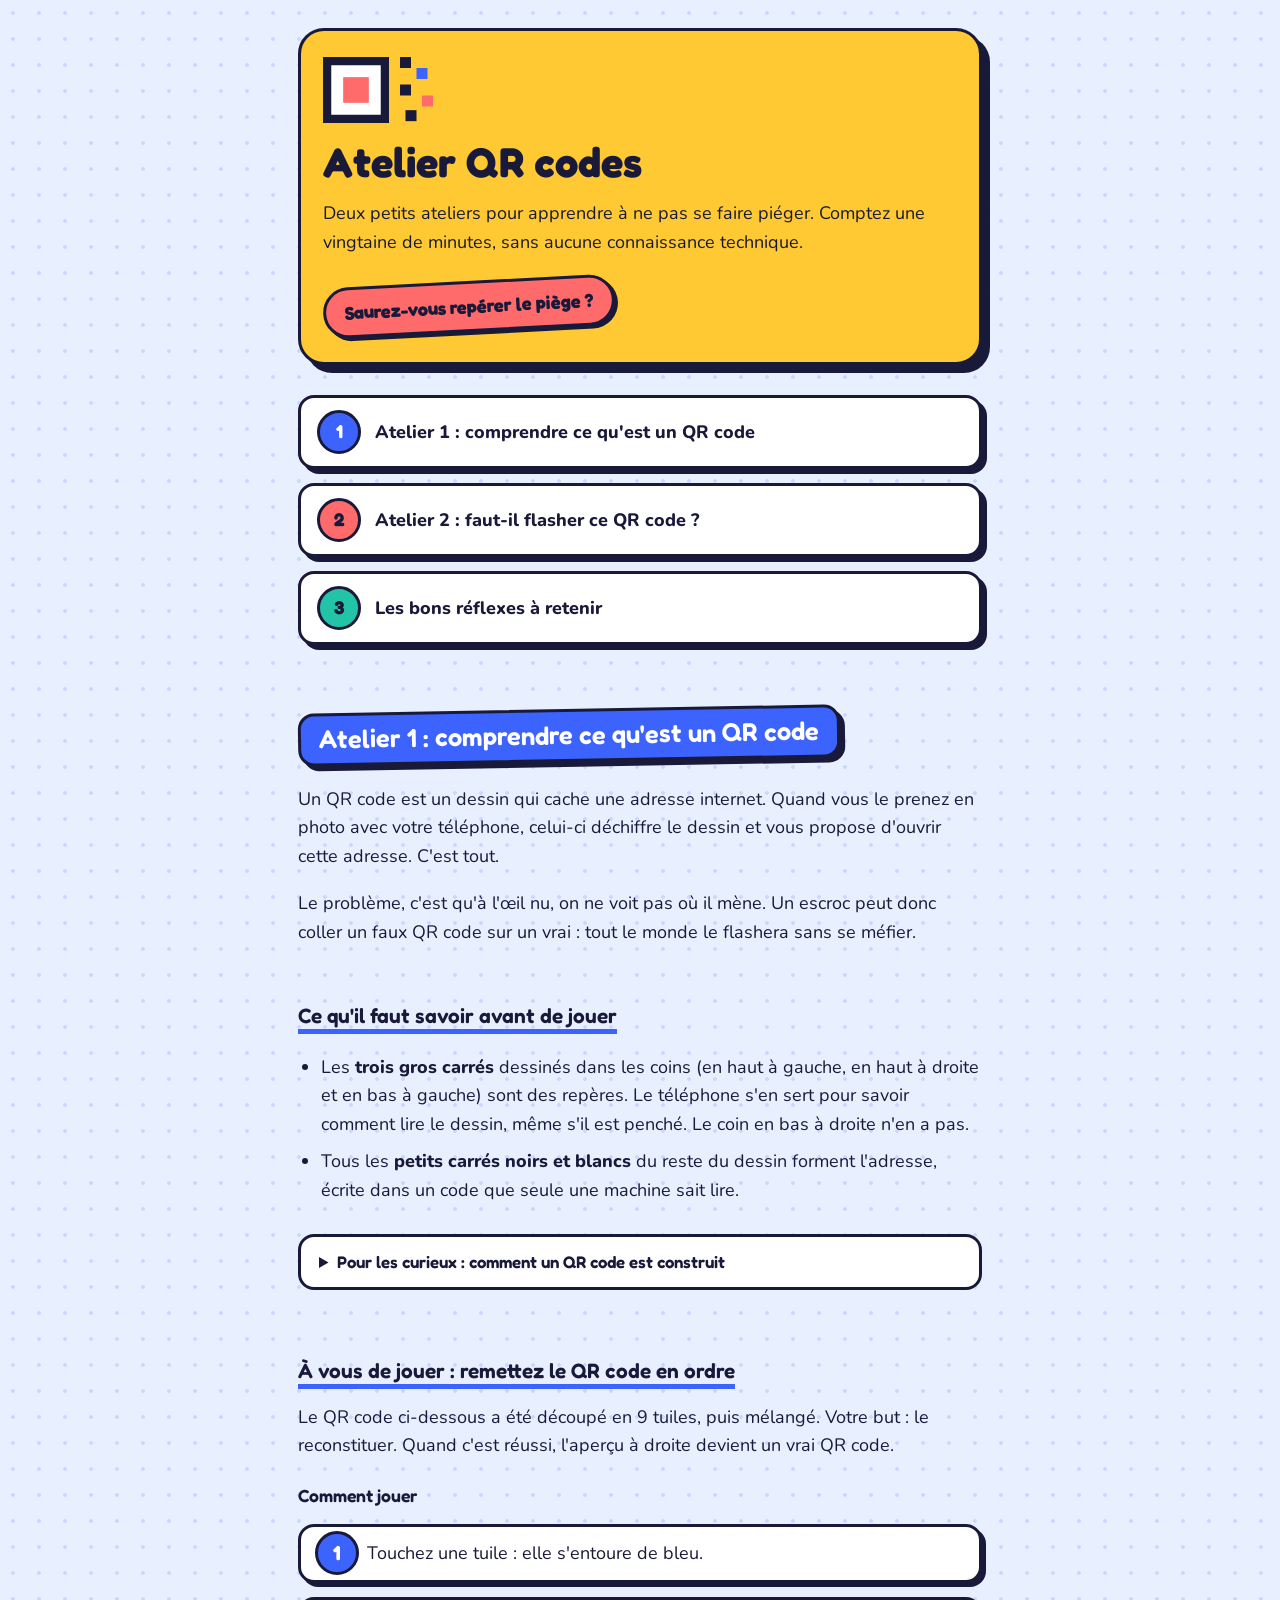
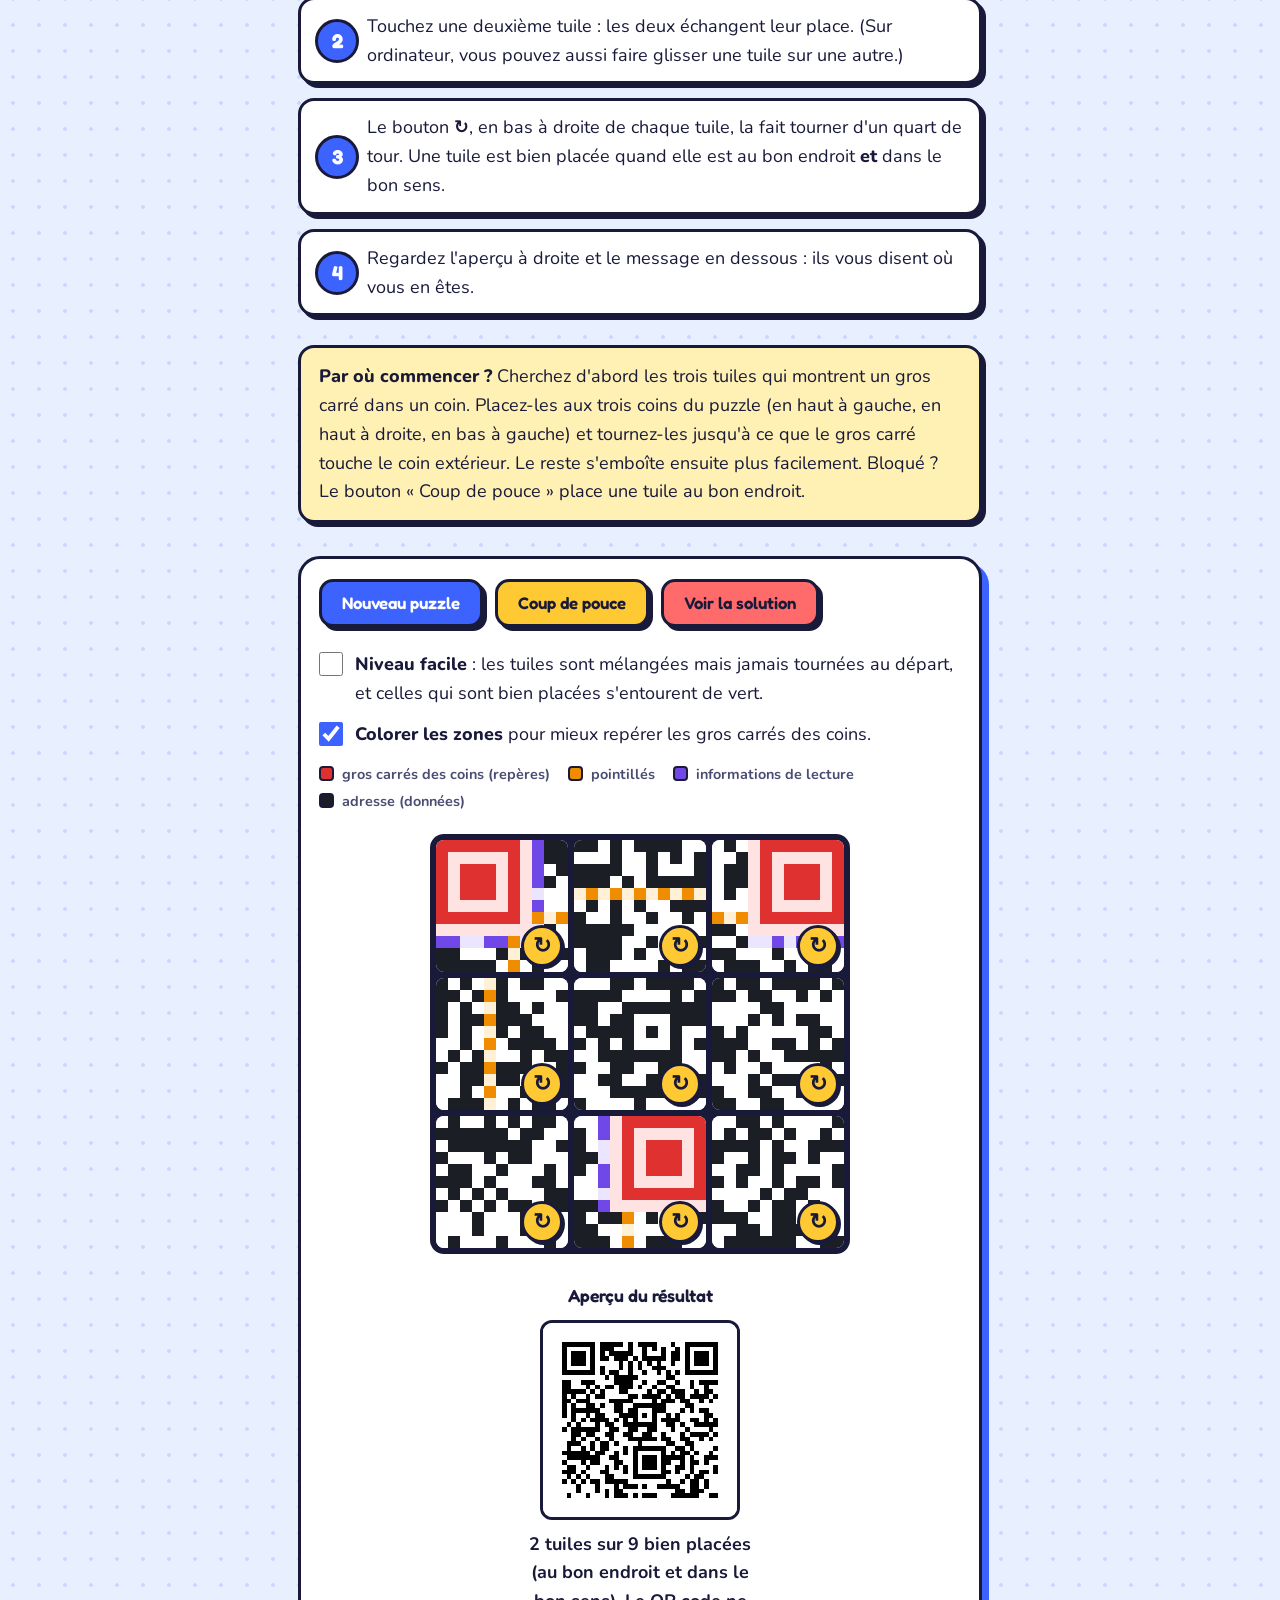
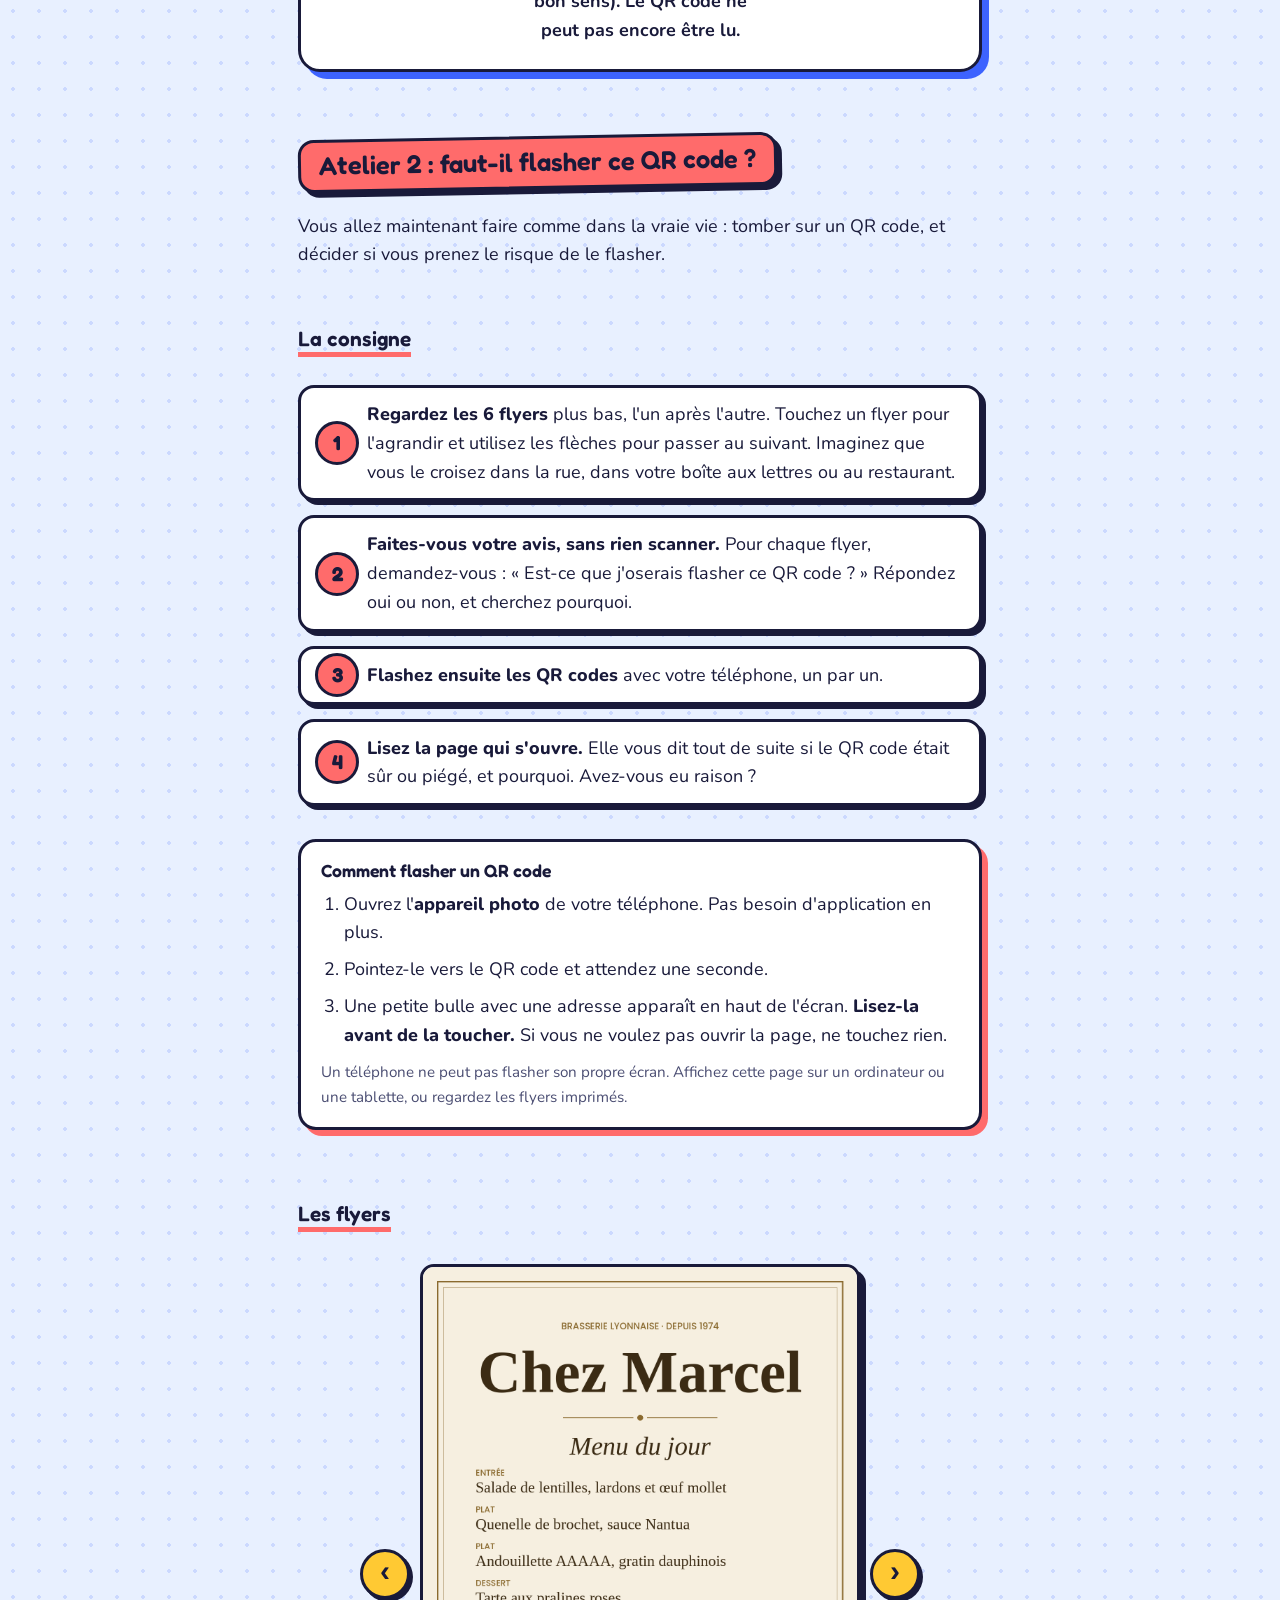
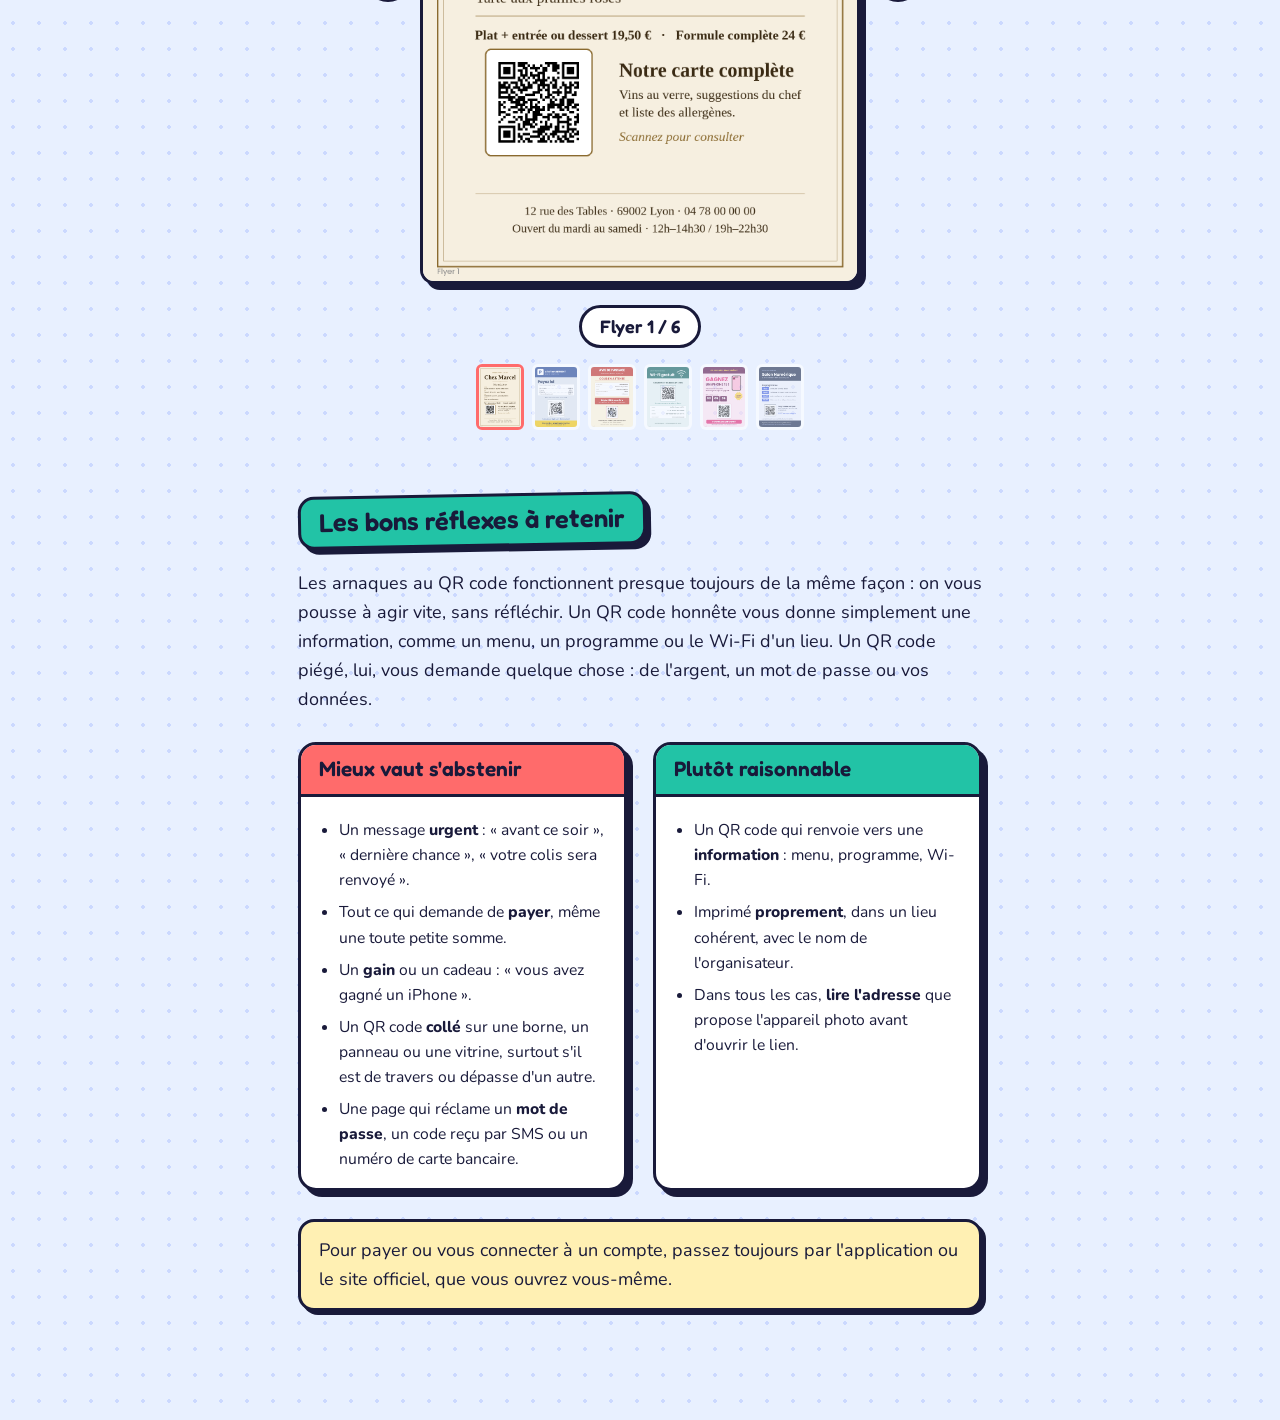
==== commit a52725c8: "couleurs" ====
--- a/index.html
+++ b/index.html
@@ -13,8 +13,21 @@
 <main>
 
 <header class="intro">
-  <h1>Atelier QR codes</h1>
-  <p>Deux petits ateliers pour apprendre à ne pas se faire piéger. Comptez une vingtaine de minutes, sans aucune connaissance technique.</p>
+  <div class="hero">
+    <svg class="emblem" viewBox="0 0 120 72" aria-hidden="true" focusable="false">
+      <rect class="k" x="0" y="0" width="72" height="72"/>
+      <rect class="w" x="9" y="9" width="54" height="54"/>
+      <rect class="c" x="22" y="22" width="28" height="28"/>
+      <rect class="k" x="84" y="0" width="12" height="12"/>
+      <rect class="b" x="102" y="12" width="12" height="12"/>
+      <rect class="k" x="84" y="30" width="12" height="12"/>
+      <rect class="c" x="108" y="42" width="12" height="12"/>
+      <rect class="k" x="90" y="58" width="12" height="12"/>
+    </svg>
+    <h1>Atelier QR codes</h1>
+    <p>Deux petits ateliers pour apprendre à ne pas se faire piéger. Comptez une vingtaine de minutes, sans aucune connaissance technique.</p>
+    <p class="sticker">Saurez-vous repérer le piège ?</p>
+  </div>
   <ol class="toc">
     <li><a href="#atelier1">Atelier 1 : comprendre ce qu'est un QR code</a></li>
     <li><a href="#atelier2">Atelier 2 : faut-il flasher ce QR code ?</a></li>
@@ -56,11 +69,11 @@
   <ol class="steps">
     <li>Touchez une tuile : elle s'entoure de bleu.</li>
     <li>Touchez une deuxième tuile : les deux échangent leur place. (Sur ordinateur, vous pouvez aussi faire glisser une tuile sur une autre.)</li>
-    <li>Au niveau normal, le bouton <strong>↻</strong> en bas à droite d'une tuile la fait tourner d'un quart de tour.</li>
+    <li>Le bouton <strong>↻</strong>, en bas à droite de chaque tuile, la fait tourner d'un quart de tour. Une tuile est bien placée quand elle est au bon endroit <strong>et</strong> dans le bon sens.</li>
     <li>Regardez l'aperçu à droite et le message en dessous : ils vous disent où vous en êtes.</li>
   </ol>
 
-  <p class="tip"><strong>Par où commencer ?</strong> Cherchez d'abord les trois tuiles qui montrent un gros carré dans un coin, et placez-les aux trois coins du puzzle : en haut à gauche, en haut à droite et en bas à gauche. Le reste s'emboîte ensuite plus facilement. Bloqué ? Le bouton « Coup de pouce » place une tuile au bon endroit.</p>
+  <p class="tip"><strong>Par où commencer ?</strong> Cherchez d'abord les trois tuiles qui montrent un gros carré dans un coin. Placez-les aux trois coins du puzzle (en haut à gauche, en haut à droite, en bas à gauche) et tournez-les jusqu'à ce que le gros carré touche le coin extérieur. Le reste s'emboîte ensuite plus facilement. Bloqué ? Le bouton « Coup de pouce » place une tuile au bon endroit.</p>
 
   <div class="game">
     <div class="controls">
@@ -69,7 +82,7 @@
       <button type="button" class="btn" id="solveBtn">Voir la solution</button>
     </div>
     <div class="options">
-      <label><input type="checkbox" id="easyChk" checked> <span><strong>Niveau facile</strong> (conseillé pour débuter) : les tuiles ne tournent pas et celles qui sont bien placées s'entourent de vert.</span></label>
+      <label><input type="checkbox" id="easyChk"> <span><strong>Niveau facile</strong> : les tuiles sont mélangées mais jamais tournées au départ, et celles qui sont bien placées s'entourent de vert.</span></label>
       <label><input type="checkbox" id="zonesChk" checked> <span><strong>Colorer les zones</strong> pour mieux repérer les gros carrés des coins.</span></label>
     </div>
     <ul class="legend">
--- a/style.css
+++ b/style.css
@@ -1,116 +1,153 @@
-/* ---------- Thème clair / sombre (suit le réglage du téléphone ou de l'ordinateur) ---------- */
+@import url("https://fonts.googleapis.com/css2?family=Fredoka:wght@500;600;700&family=Nunito:wght@400;700;800&display=swap");
+
+/* ---------- Couleurs : thème clair par défaut, thème sombre automatique ---------- */
 :root{
   color-scheme:light dark;
-  --bg:#ffffff; --fg:#1b1b1b; --muted:#50545a; --line:#c9cdd2; --soft:#eef0f2;
-  --accent:#0c5a6e; --accent-fg:#ffffff;
-  --ok:#1f6f3d; --ko:#a3261b; --ok-text:#1f6f3d; --ko-text:#a3261b;
+  --bg:#e8f0ff; --dots:rgba(61,99,255,.17); --surface:#ffffff;
+  --text:#191a3a; --muted:#4a4d72; --edge:#191a3a;
+  --ink:#191a3a;                       /* texte posé sur une couleur vive : toujours foncé */
+  --blue:#3d63ff; --yellow:#ffc933; --coral:#ff6b6b; --mint:#22c3a6;
+  --tip:#fff0b3; --ok-text:#0b7a64; --ko-text:#c4282d;
+  --head:"Fredoka","Trebuchet MS","Segoe UI",system-ui,sans-serif;
 }
 @media (prefers-color-scheme:dark){
   :root{
-    --bg:#16181a; --fg:#ececec; --muted:#b0b4b9; --line:#3c4046; --soft:#212428;
-    --accent:#7cc3d6; --accent-fg:#0b1a20;
-    --ok:#27764a; --ko:#b8362b; --ok-text:#6fcf97; --ko-text:#ff8f82;
+    --bg:#12112b; --dots:rgba(255,255,255,.06); --surface:#201f47;
+    --text:#f3f1ff; --muted:#b9b6e6; --edge:#7774e6;
+    --tip:#3a3564; --ok-text:#4fe0c4; --ko-text:#ff8f8f;
   }
 }
 
 /* ---------- Base ---------- */
 *{box-sizing:border-box}
 html{-webkit-text-size-adjust:100%}
-body{margin:0;background:var(--bg);color:var(--fg);
-  font:17px/1.65 Verdana,"Segoe UI",system-ui,sans-serif}
-main{max-width:700px;margin:0 auto;padding:32px 18px 72px}
-h1,h2,h3,h4{line-height:1.25;margin:0 0 .5em;font-weight:700}
-h1{font-size:1.9rem}
-h2{font-size:1.45rem}
-h3{font-size:1.15rem;margin-top:1.8em}
-h4{font-size:1rem;margin-top:1.4em}
+body{margin:0;color:var(--text);background-color:var(--bg);
+  background-image:radial-gradient(var(--dots) 2px,transparent 2px);background-size:26px 26px;
+  font:18px/1.6 "Nunito","Segoe UI",system-ui,sans-serif}
+main{max-width:720px;margin:0 auto;padding:28px 18px 80px}
+h1,h2,h3,h4{font-family:var(--head);line-height:1.2;margin:0 0 .5em;font-weight:600}
+h1{font-size:2.6rem;font-weight:700}
+h2{font-size:1.6rem}
+h3{font-size:1.3rem;margin-top:1.9em}
+h4{font-size:1.1rem;margin-top:1.4em}
 p{margin:0 0 1em}
-a{color:var(--accent)}
-strong{font-weight:700}
+a{color:var(--blue);font-weight:700}
+strong{font-weight:800}
 ul,ol{margin:0 0 1em;padding-left:1.3em}
 li{margin:.45em 0}
-:focus-visible{outline:3px solid var(--accent);outline-offset:2px}
+:focus-visible{outline:4px solid var(--yellow);outline-offset:2px}
+@media (prefers-reduced-motion:reduce){*{transition:none!important}}
 
-/* ---------- Structure de la page ---------- */
-.intro{margin-bottom:8px}
-.toc{list-style:none;padding:0;margin:1.2em 0 0}
-.toc li{margin:0;border-top:1px solid var(--line)}
-.toc li:last-child{border-bottom:1px solid var(--line)}
-.toc a{display:block;padding:12px 2px;color:var(--fg);text-decoration:none}
-.toc a:hover{text-decoration:underline}
-section{margin-top:56px;padding-top:24px;border-top:3px solid var(--fg)}
+/* ---------- En-tête ---------- */
+.hero{position:relative;background:var(--yellow);color:var(--ink);border:3px solid var(--edge);border-radius:26px;
+  box-shadow:8px 8px 0 var(--edge);padding:26px 22px 30px}
+.hero h1{margin:14px 0 .3em}
+.hero p{margin:0 0 .9em}
+.emblem{display:block;width:110px;height:auto}
+.emblem .k{fill:#191a3a}.emblem .w{fill:#fff}.emblem .c{fill:#ff6b6b}.emblem .b{fill:#3d63ff}
+.sticker{display:inline-block;background:var(--coral);color:var(--ink);font-family:var(--head);font-weight:700;
+  font-size:1.15rem;padding:8px 18px;border:3px solid #191a3a;border-radius:999px;transform:rotate(-3deg);
+  box-shadow:3px 3px 0 #191a3a;margin:.4em 0 0!important}
+.toc{list-style:none;padding:0;margin:30px 0 0;counter-reset:toc;display:grid;gap:14px}
+.toc li{margin:0;counter-increment:toc}
+.toc a{display:flex;align-items:center;gap:14px;background:var(--surface);color:var(--text);text-decoration:none;
+  font-weight:800;padding:12px 16px;border:3px solid var(--edge);border-radius:16px;box-shadow:5px 5px 0 var(--edge);
+  transition:transform .12s,box-shadow .12s}
+.toc a:hover{transform:translate(-2px,-2px);box-shadow:7px 7px 0 var(--edge)}
+.toc a::before{content:counter(toc);flex:none;display:grid;place-items:center;width:38px;height:38px;border-radius:50%;
+  border:3px solid #191a3a;font-family:var(--head);font-weight:700;font-size:1.15rem;color:#191a3a}
+.toc li:nth-child(1) a::before{background:var(--blue);color:#fff}
+.toc li:nth-child(2) a::before{background:var(--coral)}
+.toc li:nth-child(3) a::before{background:var(--mint)}
+
+/* ---------- Sections : une couleur par partie ---------- */
+section{margin-top:64px;--sec:var(--blue);--sec-fg:#fff}
+#atelier2{--sec:var(--coral);--sec-fg:#191a3a}
+#reflexes{--sec:var(--mint);--sec-fg:#191a3a}
+section > h2{display:inline-block;background:var(--sec);color:var(--sec-fg);border:3px solid var(--edge);border-radius:16px;
+  padding:8px 18px;box-shadow:5px 5px 0 var(--edge);transform:rotate(-1deg);margin-bottom:.9em}
+section h3{display:inline-block;border-bottom:5px solid var(--sec)}
+section h3 + *{margin-top:.2em}
 
 /* ---------- Étapes numérotées (vraies séquences) ---------- */
-.steps{list-style:none;padding:0;counter-reset:step}
-.steps li{counter-increment:step;position:relative;padding-left:2.6rem;margin:.9em 0}
-.steps li::before{content:counter(step);position:absolute;left:0;top:-.1em;width:1.9rem;
-  font-size:1.5rem;font-weight:700;color:var(--accent);line-height:1.3}
+.steps{list-style:none;padding:0;counter-reset:step;margin:1em 0 1.4em}
+.steps li{counter-increment:step;position:relative;background:var(--surface);border:3px solid var(--edge);
+  border-radius:16px;padding:12px 16px 12px 66px;margin:14px 0;box-shadow:4px 4px 0 var(--edge)}
+.steps li::before{content:counter(step);position:absolute;left:14px;top:50%;transform:translateY(-50%);
+  width:38px;height:38px;border-radius:50%;background:var(--sec);color:var(--sec-fg);border:3px solid var(--edge);
+  display:grid;place-items:center;font-family:var(--head);font-size:1.25rem;font-weight:700}
 
 /* ---------- Encadrés ---------- */
-.tip{background:var(--soft);padding:14px 16px;margin:1.4em 0}
-.box{border:2px solid var(--fg);padding:16px 18px;margin:1.6em 0}
+.tip{background:var(--tip);border:3px solid var(--edge);border-radius:16px;padding:14px 18px;margin:1.6em 0;box-shadow:4px 4px 0 var(--edge)}
+.box{background:var(--surface);border:3px solid var(--edge);border-radius:18px;padding:18px 20px;margin:1.8em 0;box-shadow:6px 6px 0 var(--sec)}
 .box h4{margin-top:0}
 .box ol{margin-bottom:.6em}
 .box > :last-child{margin-bottom:0}
-.note{color:var(--muted);font-size:.93rem}
-details{border-top:1px solid var(--line);border-bottom:1px solid var(--line);margin:1.4em 0;padding:2px 0}
-summary{cursor:pointer;padding:10px 0;font-weight:700}
+.note{color:var(--muted);font-size:.95rem}
+details{background:var(--surface);border:3px solid var(--edge);border-radius:16px;margin:1.6em 0;padding:0 18px}
+summary{cursor:pointer;padding:12px 0;font-family:var(--head);font-weight:600;font-size:1.05rem}
+details[open] summary{border-bottom:2px dashed var(--edge);margin-bottom:12px}
 .more{padding:0 0 6px}
 
 /* ---------- Pastilles de couleur (légende du puzzle) ---------- */
-.dot{display:inline-block;width:13px;height:13px;margin-right:8px;vertical-align:-1px}
-.dot.f{background:#e03131}.dot.t{background:#f08c00}.dot.m{background:#7048e8}.dot.d{background:#1c1e26;outline:1px solid var(--line)}
+.dot{display:inline-block;width:15px;height:15px;margin-right:8px;vertical-align:-2px;border-radius:4px;border:2px solid #191a3a}
+.dot.f{background:#e03131}.dot.t{background:#f08c00}.dot.m{background:#7048e8}.dot.d{background:#1c1e26}
 
 /* ---------- Puzzle ---------- */
-.game{margin-top:1.8em;border-top:1px solid var(--line);padding-top:1.4em}
-.controls{display:flex;flex-wrap:wrap;gap:10px}
-.options{margin:1.2em 0 .8em}
-.options label{display:flex;gap:10px;align-items:flex-start;margin:.6em 0;cursor:pointer}
-.options input{width:22px;height:22px;margin:2px 0 0;flex:none;accent-color:var(--accent)}
-.legend{list-style:none;padding:0;margin:0 0 1.4em;display:flex;flex-wrap:wrap;gap:4px 18px;font-size:.88rem;color:var(--muted)}
+.game{margin-top:1.8em;background:var(--surface);border:3px solid var(--edge);border-radius:22px;padding:20px 18px 24px;box-shadow:7px 7px 0 var(--sec)}
+.controls{display:flex;flex-wrap:wrap;gap:12px}
+.options{margin:1.3em 0 .8em}
+.options label{display:flex;gap:12px;align-items:flex-start;margin:.7em 0;cursor:pointer}
+.options input{width:24px;height:24px;margin:2px 0 0;flex:none;accent-color:var(--blue)}
+.legend{list-style:none;padding:0;margin:0 0 1.4em;display:flex;flex-wrap:wrap;gap:4px 18px;font-size:.9rem;color:var(--muted);font-weight:700}
 .legend li{margin:0}
 .puzzle{display:flex;flex-wrap:wrap;gap:28px;align-items:flex-start;justify-content:center}
-#board{display:grid;grid-template-columns:repeat(3,1fr);gap:6px;width:min(420px,92vw);
-  background:var(--line);padding:6px}
-.tile{position:relative;background:#fff;cursor:pointer;aspect-ratio:1;overflow:hidden;
-  outline:4px solid transparent;outline-offset:-4px}
+#board{display:grid;grid-template-columns:repeat(3,1fr);gap:6px;width:min(420px,92vw);background:var(--edge);
+  padding:6px;border-radius:14px}
+.tile{position:relative;background:#fff;cursor:pointer;aspect-ratio:1;overflow:hidden;border-radius:8px;
+  outline:5px solid transparent;outline-offset:-5px;transition:outline-color .15s}
 .tile canvas{width:100%;height:100%;display:block;image-rendering:pixelated}
-.tile.sel{outline-color:#1f6feb}
-.tile.over{outline-color:var(--ok)}
-.tile.ok{outline-color:#2b9348}
-.tile.hint{outline-color:#f08c00}
-.tile button{position:absolute;right:4px;bottom:4px;width:38px;height:38px;border:2px solid #111;
-  background:#fff;color:#111;font-size:20px;line-height:1;cursor:pointer;padding:0}
-#board.easy .tile button{display:none}
+.tile.sel{outline-color:var(--blue)}
+.tile.over{outline-color:var(--mint)}
+.tile.ok{outline-color:#1fb36b}
+.tile.hint{outline-color:var(--yellow)}
+.tile button{position:absolute;right:5px;bottom:5px;width:42px;height:42px;border:3px solid #191a3a;border-radius:50%;
+  background:var(--yellow);color:#191a3a;font-size:22px;font-weight:800;line-height:1;cursor:pointer;padding:0;
+  box-shadow:2px 2px 0 #191a3a}
+.tile button:active{transform:translate(2px,2px);box-shadow:none}
 .side{display:flex;flex-direction:column;align-items:center;gap:10px;width:230px}
-.side-title{margin:0;font-weight:700}
-#preview{width:200px;height:200px;background:#fff;image-rendering:pixelated;border:1px solid var(--line)}
-#status{margin:0;text-align:center;min-height:5em}
-#status.win{color:var(--ok-text);font-weight:700}
+.side-title{margin:0;font-family:var(--head);font-weight:600;font-size:1.1rem}
+#preview{width:200px;height:200px;background:#fff;image-rendering:pixelated;border:3px solid var(--edge);border-radius:12px}
+#status{margin:0;text-align:center;min-height:5.5em;font-weight:700}
+#status.win{background:var(--mint);color:var(--ink);border:3px solid var(--edge);border-radius:14px;padding:10px 12px;min-height:0}
 
 /* ---------- Boutons ---------- */
-.btn,button.btn{display:inline-block;font:inherit;font-weight:700;font-size:.95rem;min-height:44px;padding:10px 18px;
-  background:var(--fg);color:var(--bg);border:2px solid var(--fg);border-radius:3px;cursor:pointer;text-decoration:none}
-.btn:hover{background:var(--bg);color:var(--fg)}
-#hintBtn,#solveBtn{background:var(--bg);color:var(--fg)}
-#hintBtn:hover,#solveBtn:hover{background:var(--fg);color:var(--bg)}
+.btn,button.btn{display:inline-block;font-family:var(--head);font-weight:600;font-size:1.05rem;min-height:48px;padding:10px 20px;
+  background:var(--blue);color:#fff;border:3px solid var(--edge);border-radius:14px;cursor:pointer;text-decoration:none;
+  box-shadow:4px 4px 0 var(--edge);transition:transform .1s,box-shadow .1s}
+.btn:hover{transform:translate(-2px,-2px);box-shadow:6px 6px 0 var(--edge)}
+.btn:active{transform:translate(3px,3px);box-shadow:1px 1px 0 var(--edge)}
+#hintBtn{background:var(--yellow);color:var(--ink)}
+#solveBtn{background:var(--coral);color:var(--ink)}
 
 /* ---------- Bons réflexes ---------- */
 .cols{display:grid;gap:26px;margin:1.6em 0}
-@media (min-width:640px){.cols{grid-template-columns:1fr 1fr;gap:36px}}
-.col h3{margin-top:0;padding-bottom:6px;border-bottom:3px solid}
-.col.stop h3{color:var(--ko-text)}
-.col.go h3{color:var(--ok-text)}
-.col ul{font-size:.96rem;padding-left:1.2em}
+@media (min-width:640px){.cols{grid-template-columns:1fr 1fr}}
+.col{background:var(--surface);border:3px solid var(--edge);border-radius:18px;overflow:hidden;box-shadow:6px 6px 0 var(--edge)}
+.col h3{display:block;margin:0;padding:12px 18px;border:0;border-bottom:3px solid var(--edge);color:var(--ink)}
+.col.stop h3{background:var(--coral)}
+.col.go h3{background:var(--mint)}
+.col ul{font-size:.98rem;margin:0;padding:14px 18px 8px 38px}
 
 /* ---------- Pages de résultat (menu.html, parking.html…) ---------- */
-.verdict{padding:24px 22px;margin:0 0 26px;color:#fff}
-.verdict.ok{background:var(--ok)}
-.verdict.ko{background:var(--ko)}
-.verdict .tag{margin:0 0 .3em;font-weight:700;font-size:.95rem}
-.verdict h1{margin:0 0 .4em}
-.verdict p{margin:.4em 0 0}
-.card{border-top:1px solid var(--line);padding:18px 0;margin:0}
-.card h2{font-size:1.2rem}
+.verdict{color:var(--ink);border:3px solid var(--edge);border-radius:24px;box-shadow:8px 8px 0 var(--edge);padding:26px 22px;margin:8px 0 34px}
+.verdict.ok{background:var(--mint)}
+.verdict.ko{background:var(--coral)}
+.verdict .tag{display:inline-block;margin:0 0 .8em;padding:4px 14px;background:#191a3a;color:#fff;border-radius:999px;
+  font-family:var(--head);font-weight:600;font-size:.95rem}
+.verdict h1{margin:0 0 .4em;font-size:2.2rem}
+.verdict p:last-child{margin-bottom:0}
+.card{background:var(--surface);border:3px solid var(--edge);border-radius:18px;padding:18px 20px;margin:20px 0;box-shadow:5px 5px 0 var(--edge)}
+.card h2{font-size:1.3rem}
 .card > :last-child{margin-bottom:0}
-main > .btn, p > .btn{margin-top:14px}+main > p > .btn{margin-top:10px}
--- a/carousel.css
+++ b/carousel.css
@@ -1,21 +1,23 @@
 /* ---------- Diaporama des flyers ---------- */
-.carousel{display:flex;align-items:center;justify-content:center;gap:10px;margin-top:1em}
+.carousel{display:flex;align-items:center;justify-content:center;gap:10px;margin-top:1.2em}
 .carousel img{flex:1 1 0;min-width:0;width:100%;max-width:440px;height:auto;display:block;cursor:zoom-in;
-  border:1px solid var(--line);background:#fff}
-.nav{flex:none;width:46px;height:46px;border:2px solid var(--fg);border-radius:3px;
-  background:var(--bg);color:var(--fg);font-size:28px;line-height:1;cursor:pointer;padding:0 0 4px}
-.nav:hover{background:var(--fg);color:var(--bg)}
-.counter{text-align:center;margin:.8em 0 0;font-weight:700}
-.thumbs{display:flex;gap:6px;justify-content:center;flex-wrap:wrap;margin-top:12px}
-.thumbs img{width:46px;height:auto;border:3px solid transparent;cursor:pointer;opacity:.55;background:#fff}
-.thumbs img.active{border-color:var(--accent);opacity:1}
+  border:3px solid var(--edge);border-radius:14px;background:#fff;box-shadow:6px 6px 0 var(--edge)}
+.nav{flex:none;width:50px;height:50px;border:3px solid var(--edge);border-radius:50%;background:var(--yellow);color:#191a3a;
+  font-size:30px;font-weight:800;line-height:1;cursor:pointer;padding:0 0 5px;box-shadow:3px 3px 0 var(--edge);
+  transition:transform .1s,box-shadow .1s}
+.nav:hover{transform:translate(-2px,-2px);box-shadow:5px 5px 0 var(--edge)}
+.nav:active{transform:translate(2px,2px);box-shadow:none}
+.counter{text-align:center;margin:1.2em auto 0;width:max-content;max-width:100%;background:var(--surface);
+  border:3px solid var(--edge);border-radius:999px;padding:4px 18px;font-family:var(--head);font-weight:600}
+.thumbs{display:flex;gap:8px;justify-content:center;flex-wrap:wrap;margin-top:16px}
+.thumbs img{width:48px;height:auto;border:3px solid transparent;border-radius:6px;cursor:pointer;opacity:.6;background:#fff}
+.thumbs img.active{border-color:var(--coral);opacity:1}
 
 /* ---------- Agrandissement ---------- */
-.lightbox{position:fixed;inset:0;background:rgba(0,0,0,.92);display:flex;align-items:center;
+.lightbox{position:fixed;inset:0;background:rgba(14,12,40,.94);display:flex;align-items:center;
   justify-content:center;gap:8px;padding:12px;z-index:10}
 .lightbox[hidden]{display:none}
-.lightbox img{max-width:calc(100% - 110px);max-height:100%;object-fit:contain;cursor:zoom-out;background:#fff}
-.lightbox .nav{background:#111;color:#fff;border-color:#fff}
-.lightbox .nav:hover{background:#fff;color:#111}
-.lightbox .close{position:absolute;top:10px;right:10px;width:44px;height:44px;border:0;border-radius:3px;
-  background:#fff;color:#000;font-size:20px;cursor:pointer}+.lightbox img{max-width:calc(100% - 120px);max-height:100%;object-fit:contain;cursor:zoom-out;background:#fff;border-radius:10px}
+.lightbox .nav{border-color:#fff;box-shadow:none}
+.lightbox .close{position:absolute;top:10px;right:10px;width:46px;height:46px;border:3px solid #191a3a;border-radius:50%;
+  background:var(--coral);color:#191a3a;font-size:20px;font-weight:800;cursor:pointer}
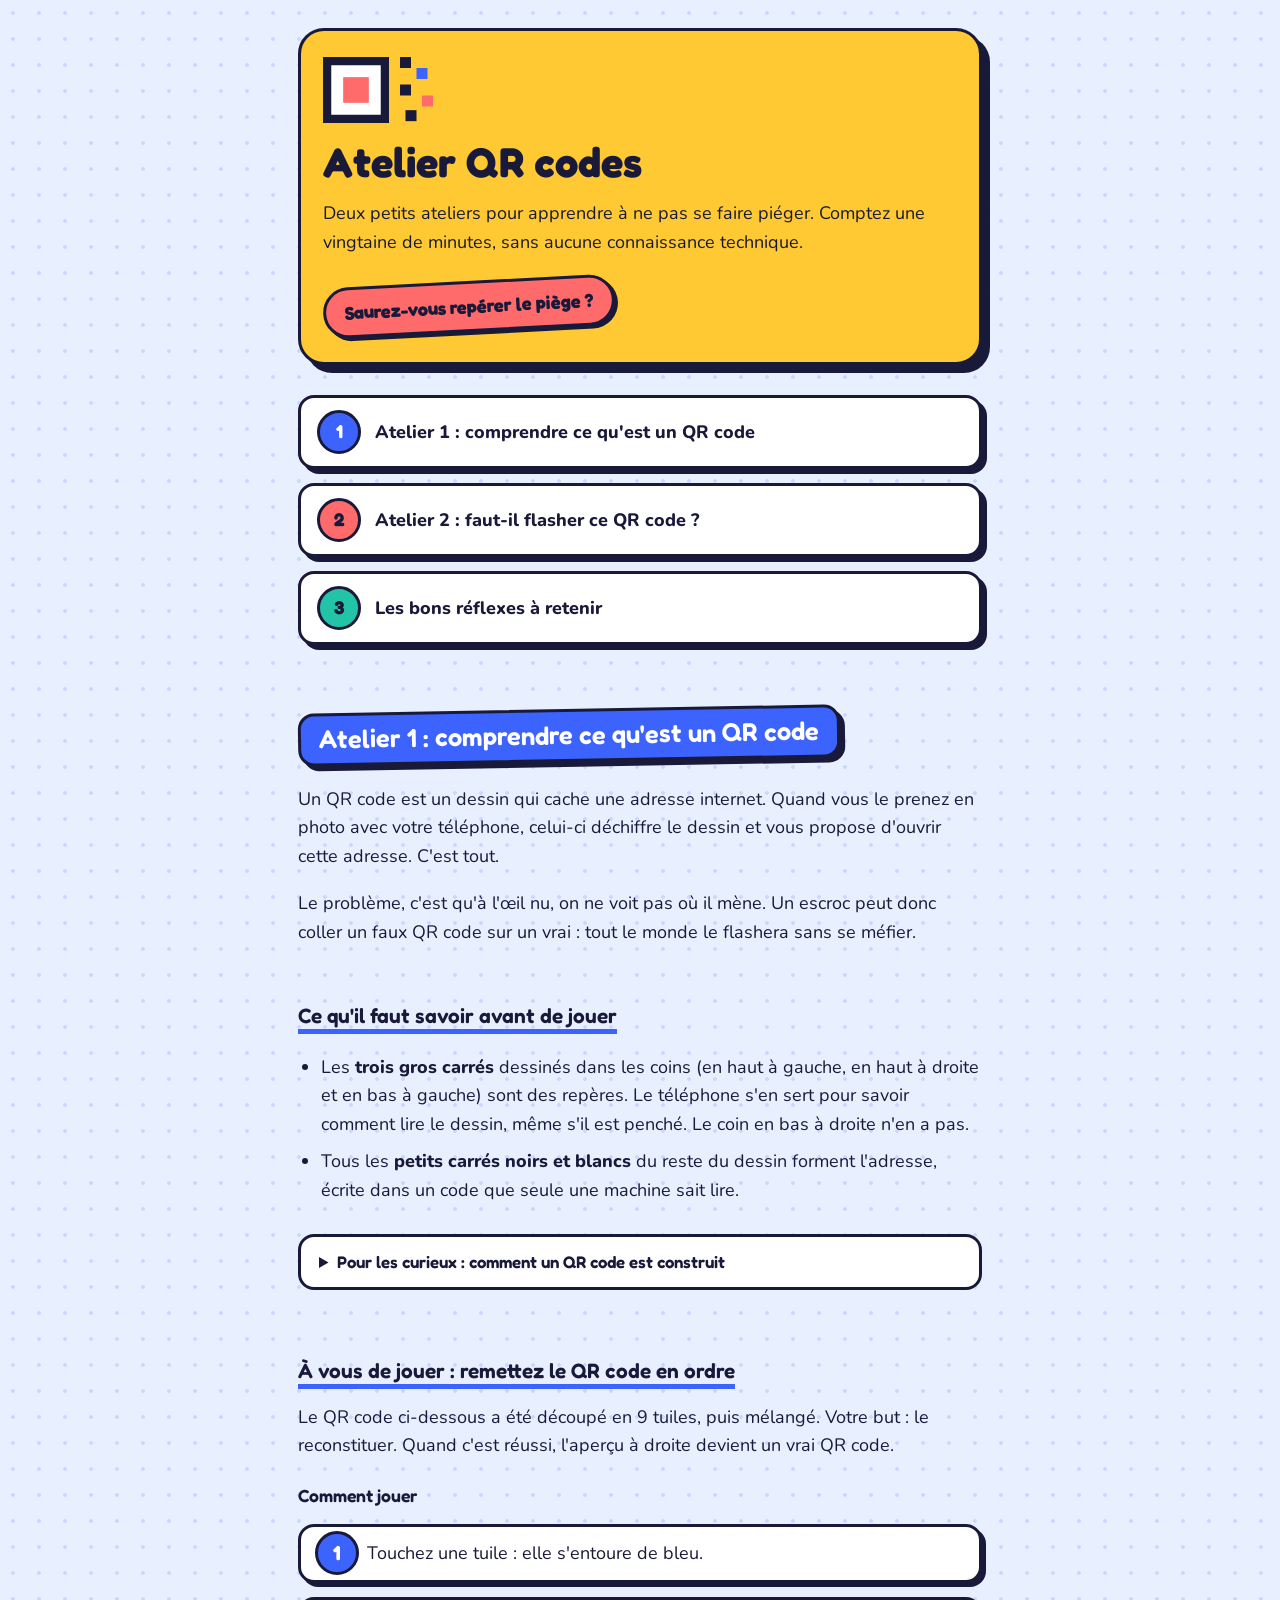
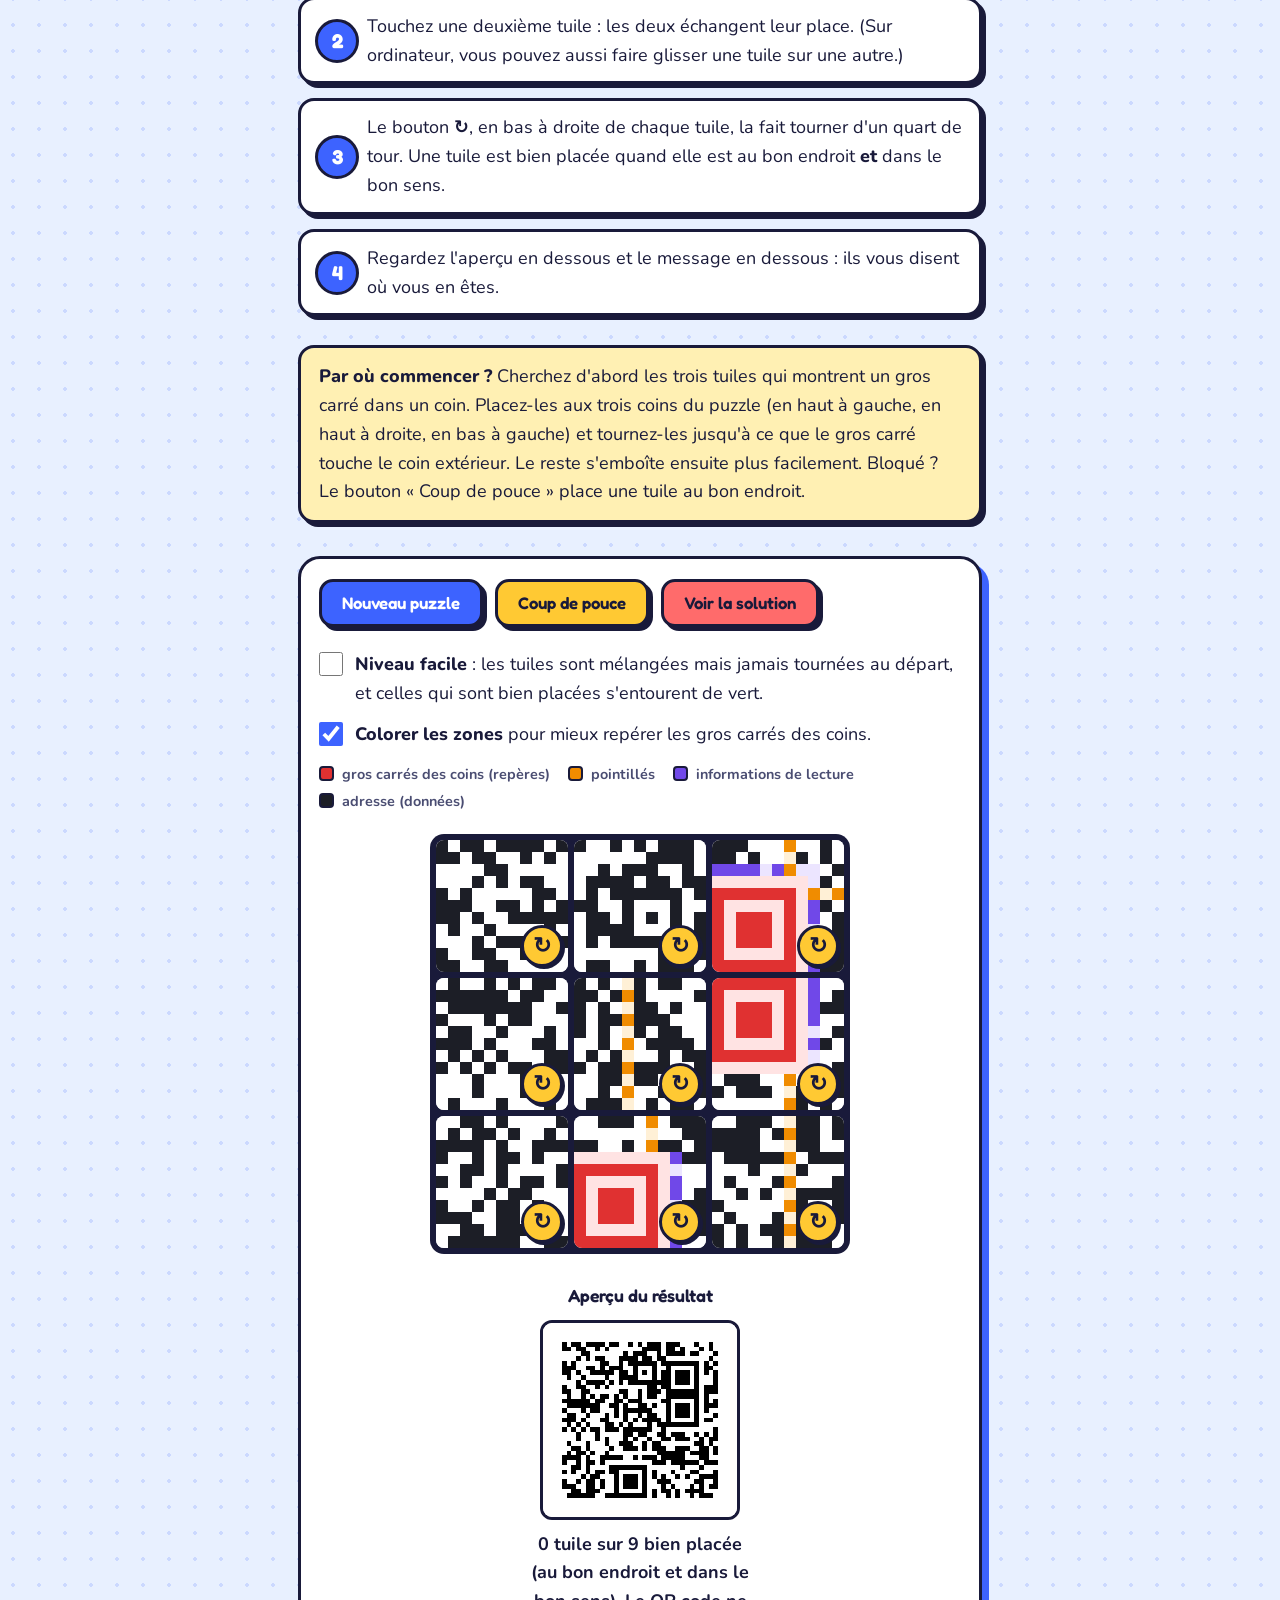
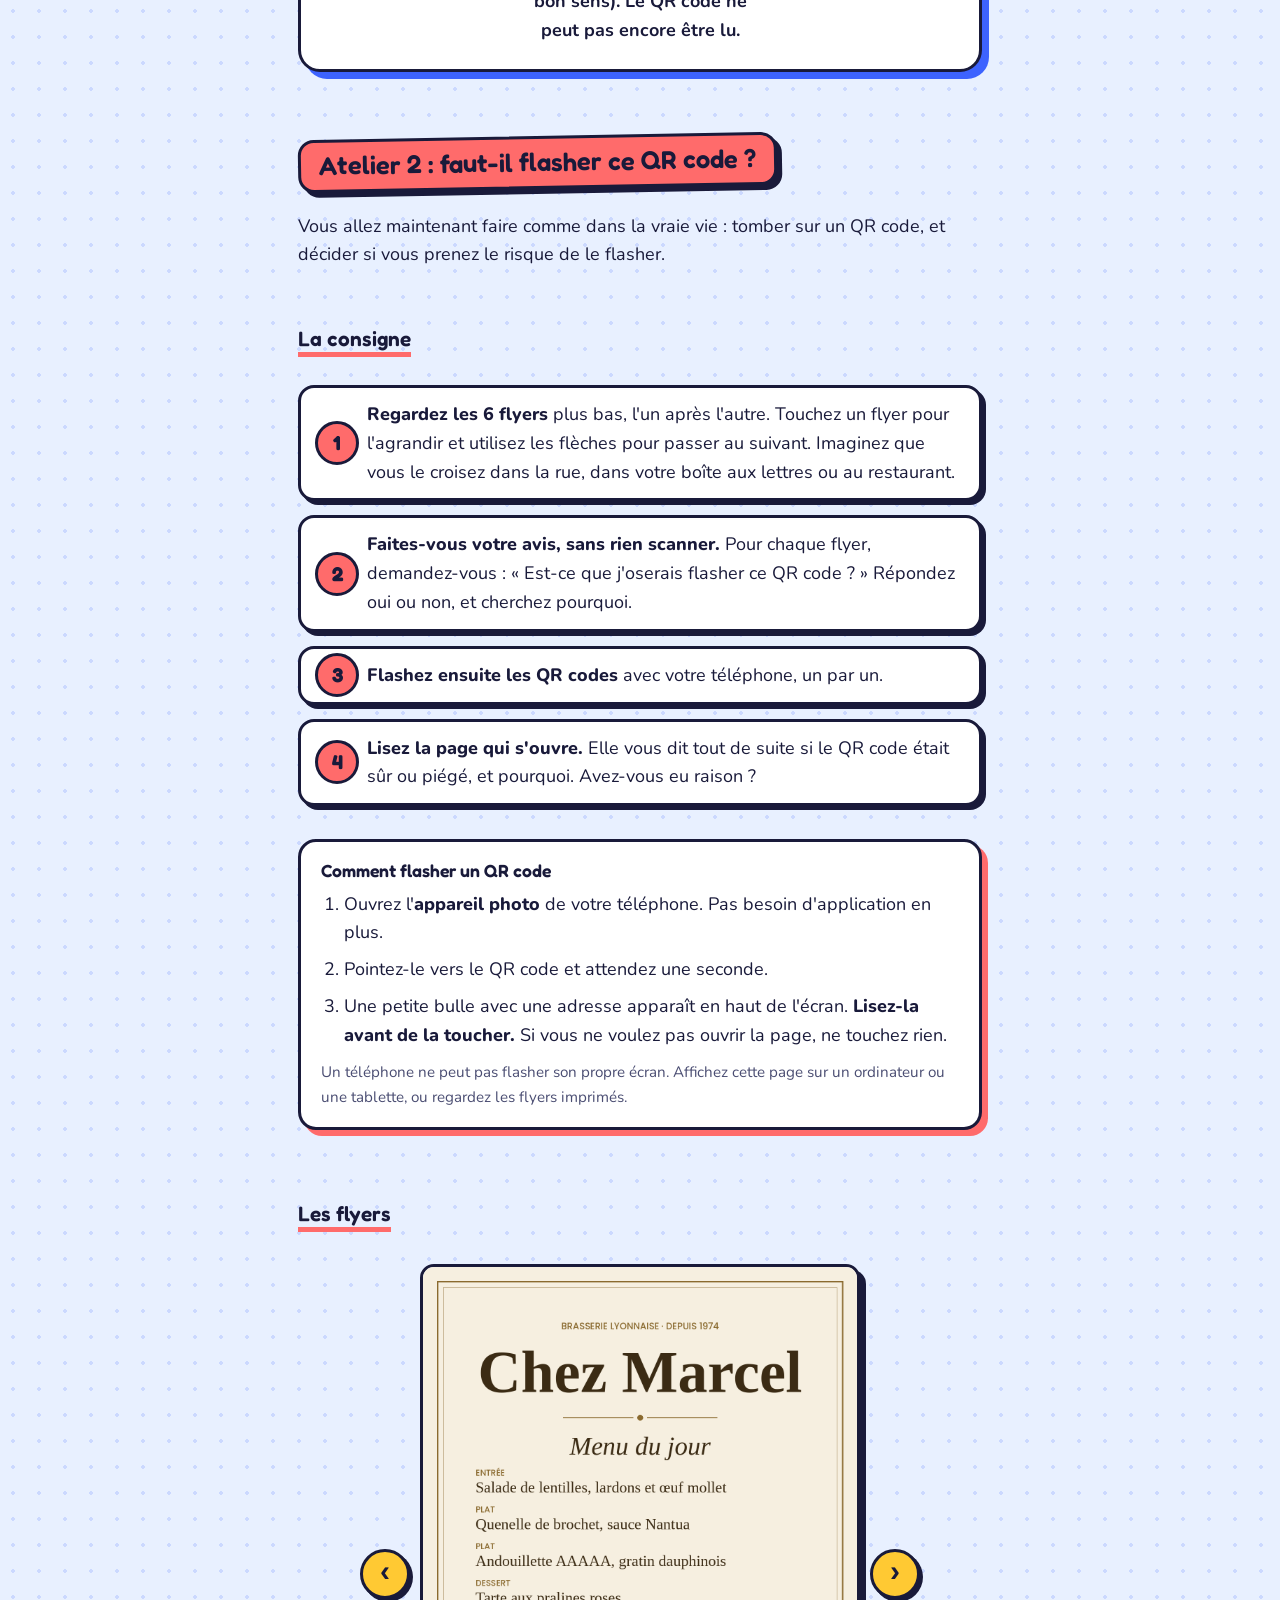
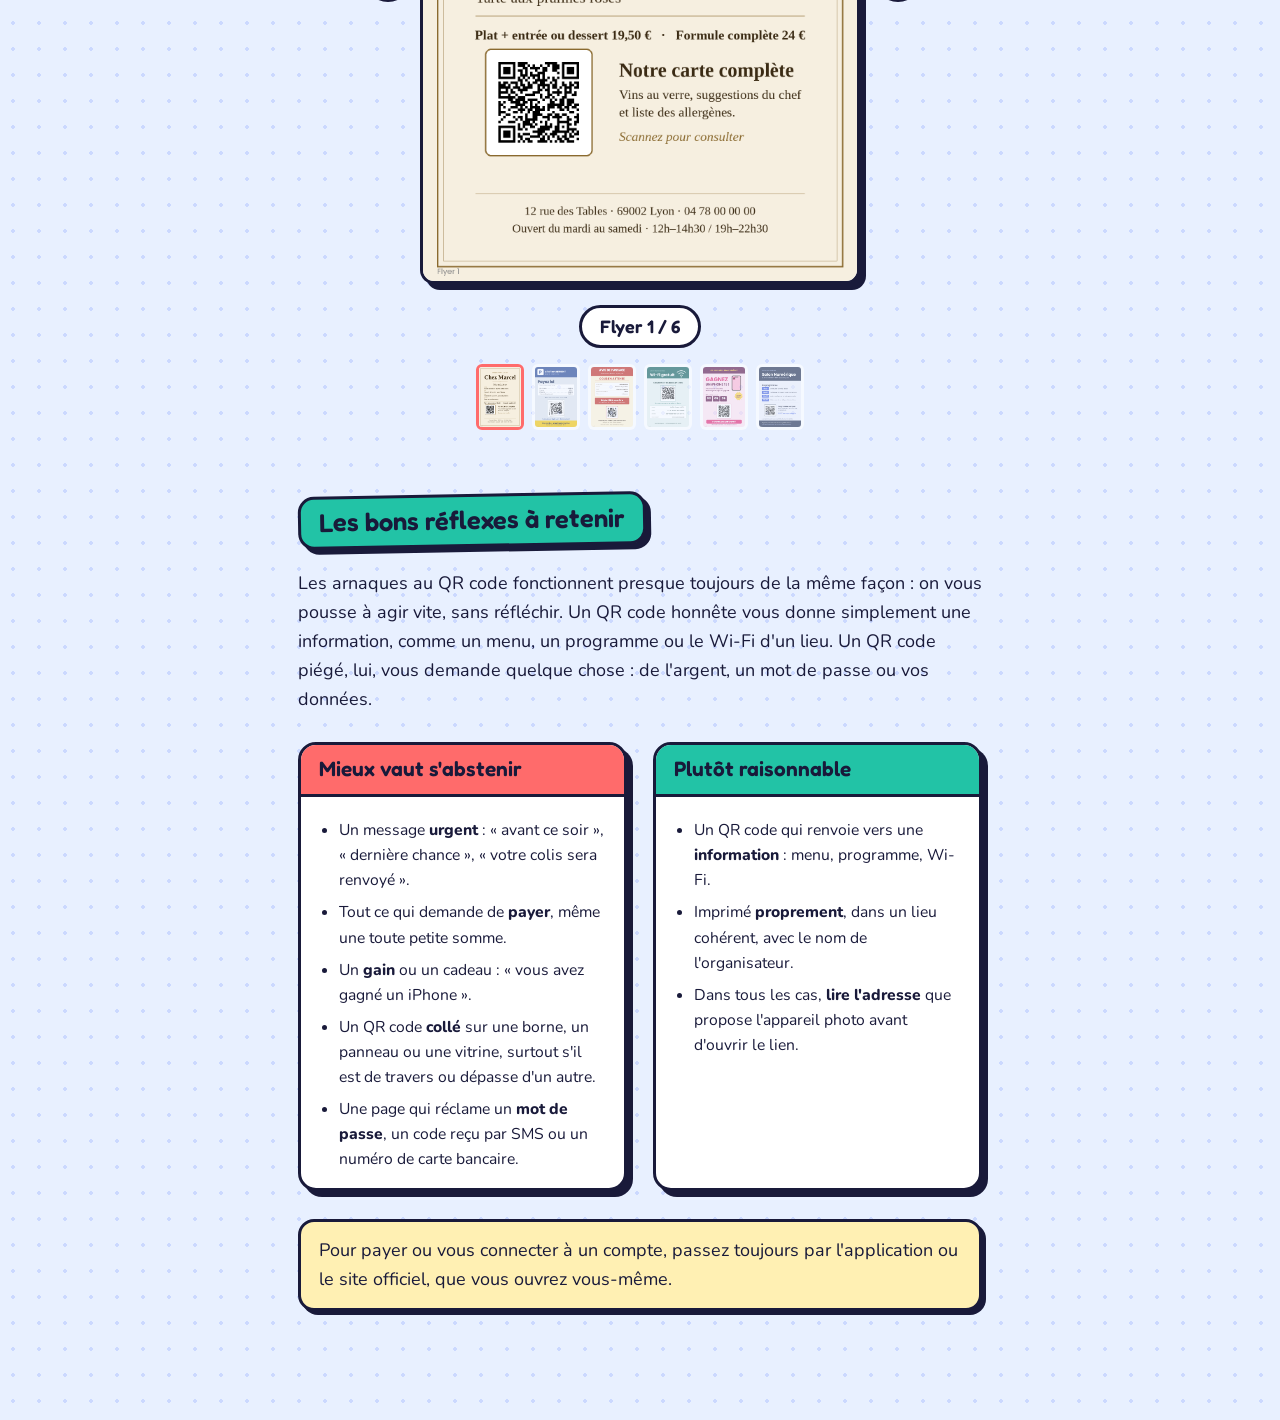
==== commit 86f2325a: "rectification consigne" ====
--- a/index.html
+++ b/index.html
@@ -70,7 +70,7 @@
     <li>Touchez une tuile : elle s'entoure de bleu.</li>
     <li>Touchez une deuxième tuile : les deux échangent leur place. (Sur ordinateur, vous pouvez aussi faire glisser une tuile sur une autre.)</li>
     <li>Le bouton <strong>↻</strong>, en bas à droite de chaque tuile, la fait tourner d'un quart de tour. Une tuile est bien placée quand elle est au bon endroit <strong>et</strong> dans le bon sens.</li>
-    <li>Regardez l'aperçu à droite et le message en dessous : ils vous disent où vous en êtes.</li>
+    <li>Regardez l'aperçu en dessous et le message en dessous : ils vous disent où vous en êtes.</li>
   </ol>
 
   <p class="tip"><strong>Par où commencer ?</strong> Cherchez d'abord les trois tuiles qui montrent un gros carré dans un coin. Placez-les aux trois coins du puzzle (en haut à gauche, en haut à droite, en bas à gauche) et tournez-les jusqu'à ce que le gros carré touche le coin extérieur. Le reste s'emboîte ensuite plus facilement. Bloqué ? Le bouton « Coup de pouce » place une tuile au bon endroit.</p>
